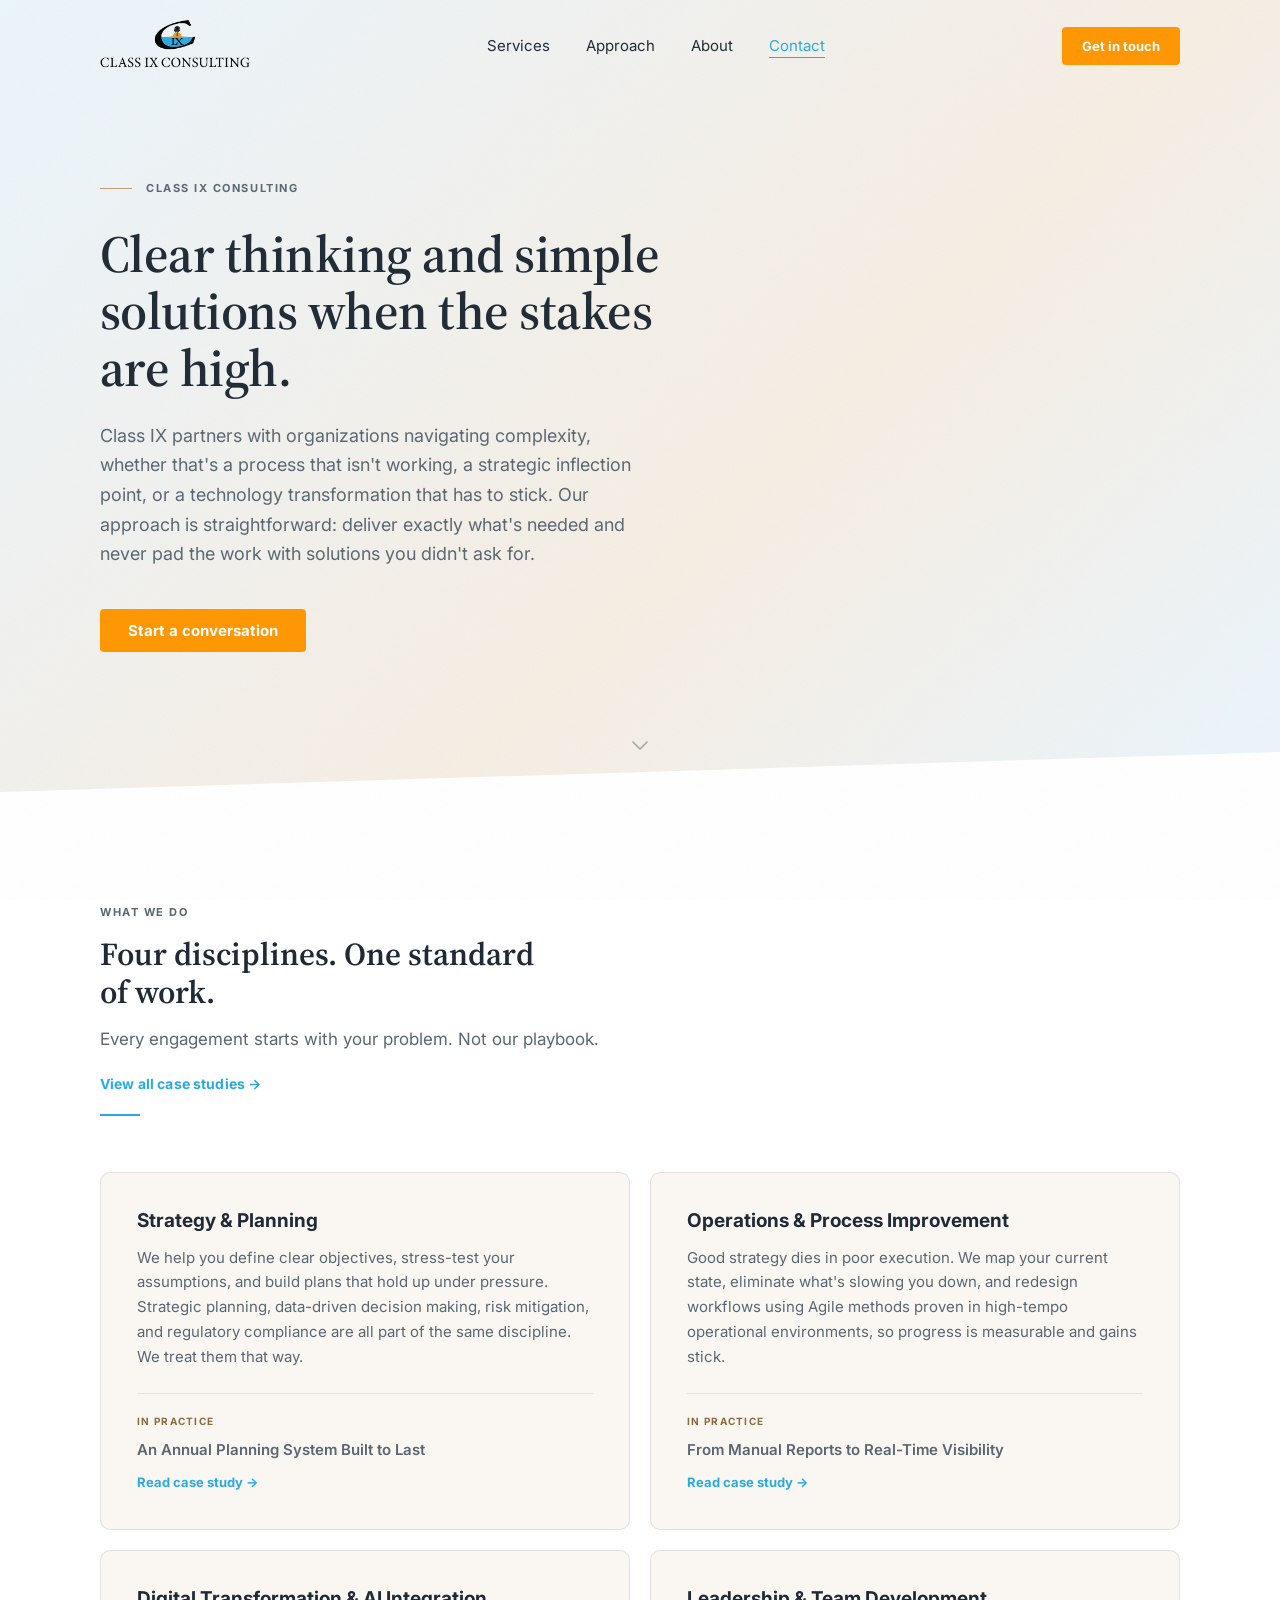
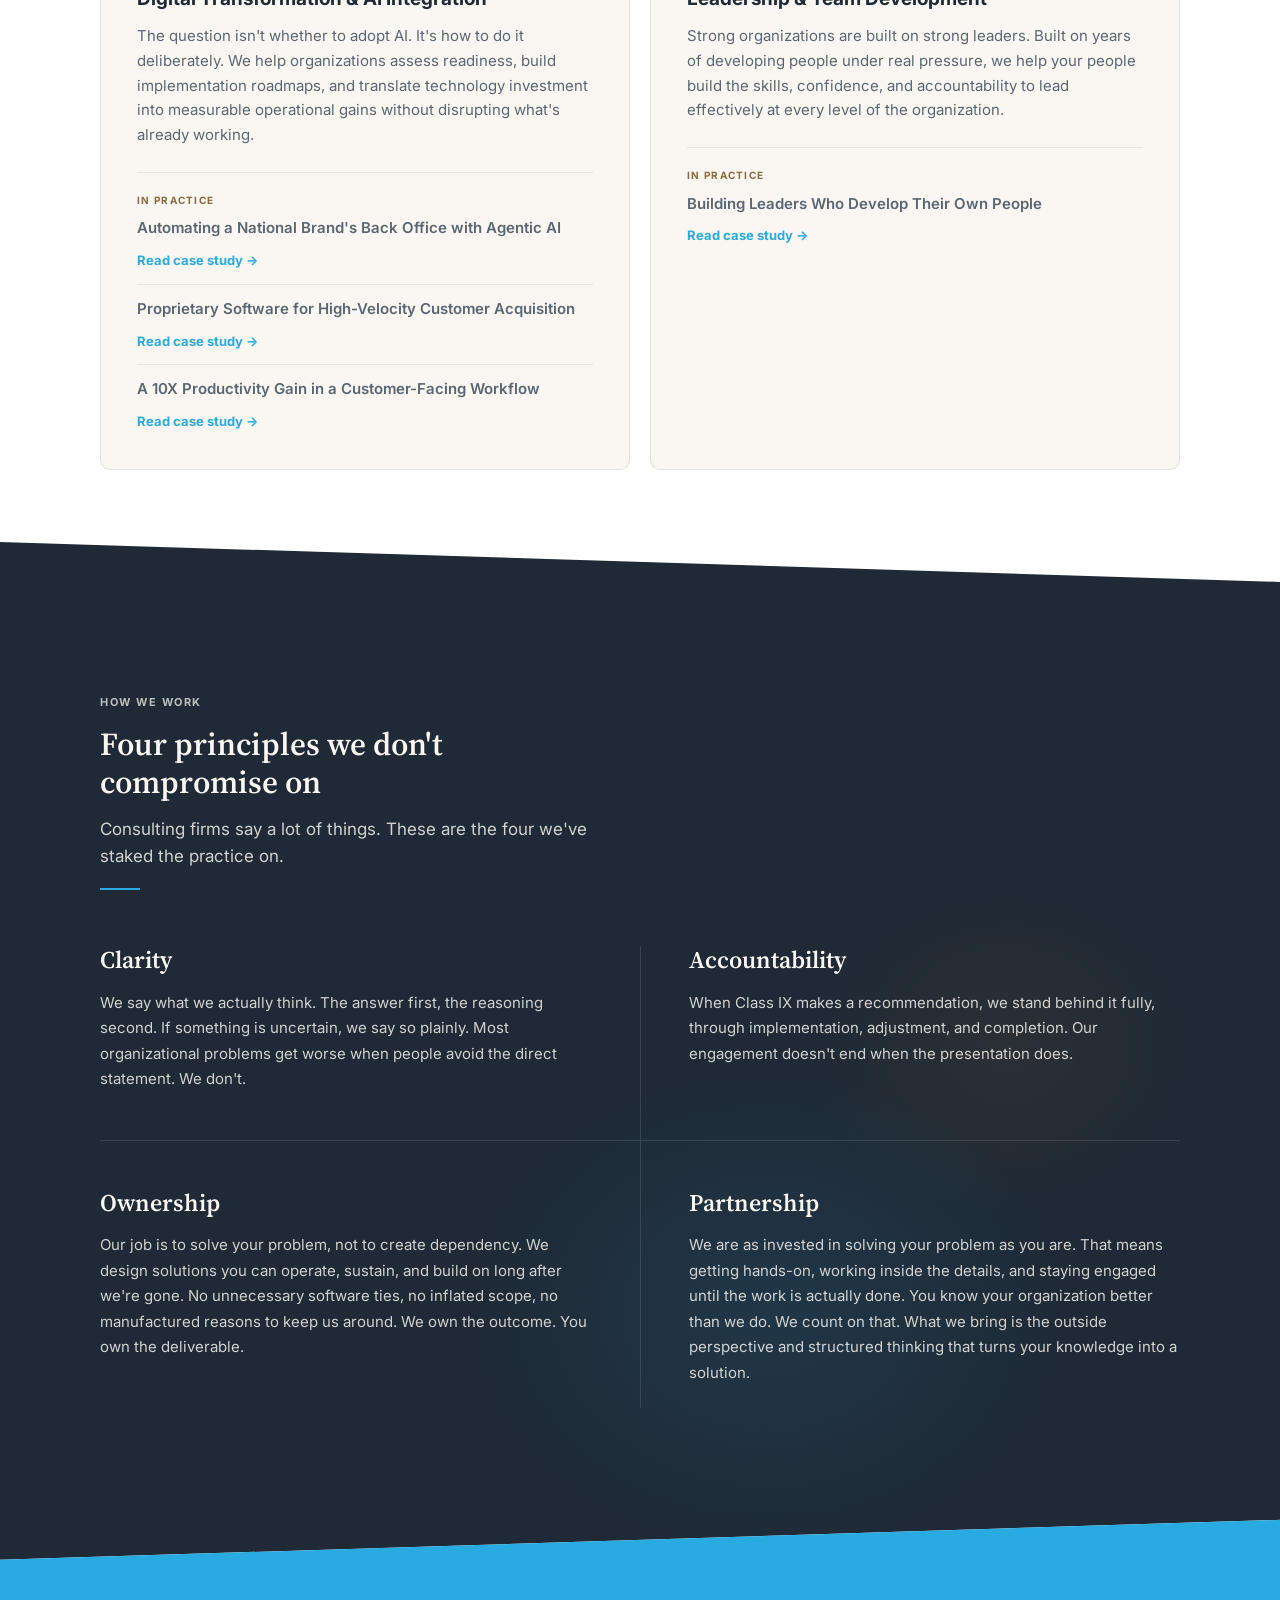
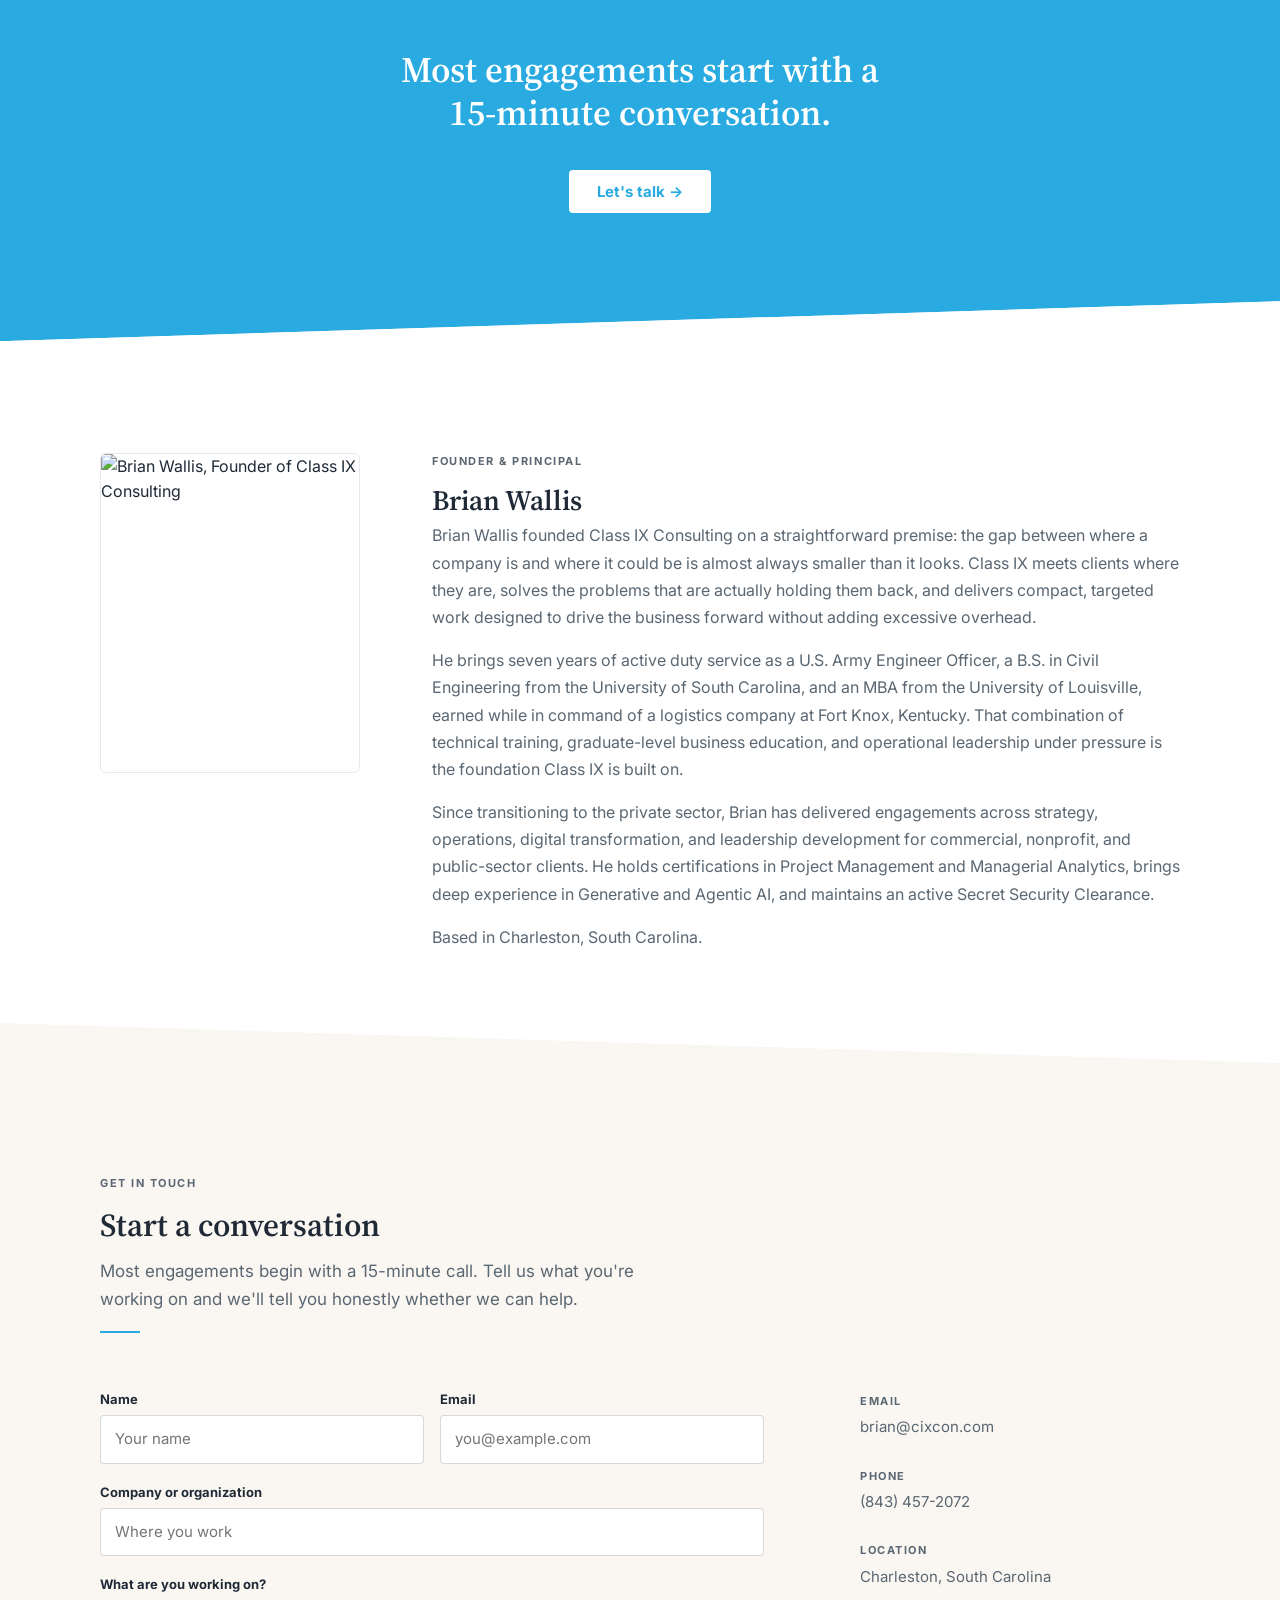
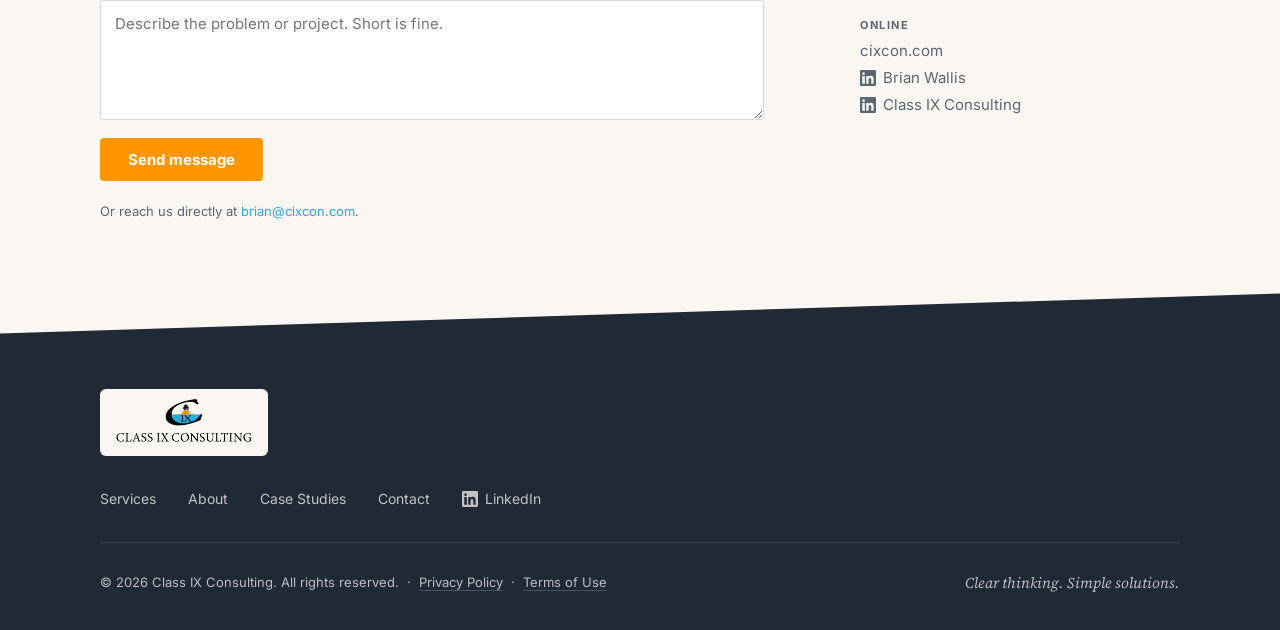
==== index.html @ 48bf20eb "Add arrow nudge, card accent, CTA word split, scroll hint, footer underline" ====
<!DOCTYPE html>
<html lang="en">
<head>
  <!-- Google tag (gtag.js) -->
  <script async src="https://www.googletagmanager.com/gtag/js?id=G-JJVH26CXZ2"></script>
  <script>
    window.dataLayer = window.dataLayer || [];
    function gtag(){dataLayer.push(arguments);}
    gtag('js', new Date());
    gtag('config', 'G-JJVH26CXZ2');
  </script>

  <meta charset="UTF-8">
  <meta name="viewport" content="width=device-width, initial-scale=1.0">
  <meta name="description" content="Class IX Consulting helps organizations close the gap between where they are and where they could be. Strategy, operations, digital transformation, and leadership development — based in Charleston, SC.">
  <title>Class IX Consulting — Clear thinking. Simple solutions.</title>

  <!-- Open Graph / Social preview -->
  <meta property="og:type" content="website">
  <meta property="og:url" content="https://cixcon.com/">
  <meta property="og:site_name" content="Class IX Consulting">
  <meta property="og:title" content="Class IX Consulting — Clear thinking. Simple solutions.">
  <meta property="og:description" content="Class IX partners with organizations navigating complexity — strategy, operations, digital transformation, and leadership development. Based in Charleston, SC.">
  <meta property="og:image" content="https://cixcon.com/images/og-image.png">
  <meta property="og:image:width" content="1200">
  <meta property="og:image:height" content="630">
  <meta property="og:image:alt" content="Class IX Consulting — Clear thinking. Simple solutions.">
  <meta name="twitter:card" content="summary_large_image">
  <meta name="twitter:title" content="Class IX Consulting — Clear thinking. Simple solutions.">
  <meta name="twitter:description" content="Class IX partners with organizations navigating complexity — strategy, operations, digital transformation, and leadership development. Based in Charleston, SC.">
  <meta name="twitter:image" content="https://cixcon.com/images/og-image.png">

  <!-- Schema.org structured data -->
  <script type="application/ld+json">
  {
    "@context": "https://schema.org",
    "@type": "ProfessionalService",
    "name": "Class IX Consulting",
    "alternateName": "CIX",
    "description": "Management consulting firm specializing in strategy, operations, digital transformation, and leadership development.",
    "url": "https://cixcon.com",
    "address": {
      "@type": "PostalAddress",
      "addressLocality": "Charleston",
      "addressRegion": "SC",
      "addressCountry": "US"
    },
    "founder": {
      "@type": "Person",
      "name": "Brian Wallis"
    },
    "sameAs": [
      "https://www.linkedin.com/company/class-ix-consulting/",
      "https://www.linkedin.com/in/bnwallis/"
    ]
  }
  </script>
  <link rel="canonical" href="https://cixcon.com/">
  <link rel="icon" href="./images/CIX-Logo_BIMI.svg" type="image/svg+xml">
  <link rel="icon" href="./images/CIX-Compact.png" type="image/png">
  <link rel="preload" as="image" href="./images/CIX-Full-Brand.png">
  <link rel="preconnect" href="https://fonts.googleapis.com">
  <link rel="preconnect" href="https://fonts.gstatic.com" crossorigin>
  <!-- Load fonts async to eliminate render-blocking -->
  <link rel="preload" as="style" onload="this.onload=null;this.rel='stylesheet'" href="https://fonts.googleapis.com/css2?family=Inter:wght@400;700&family=Source+Serif+4:ital,opsz,wght@0,8..60,400;0,8..60,600;1,8..60,400;1,8..60,600&display=swap">
  <noscript><link rel="stylesheet" href="https://fonts.googleapis.com/css2?family=Inter:wght@400;700&family=Source+Serif+4:ital,opsz,wght@0,8..60,400;0,8..60,600;1,8..60,400;1,8..60,600&display=swap"></noscript>

  <style>
    /* ── Reset ── */
    *, *::before, *::after { box-sizing: border-box; margin: 0; padding: 0; }
    img, svg { display: block; max-width: 100%; }
    ul, ol { list-style: none; }
    button { font-family: inherit; cursor: pointer; }
    input, textarea { font-family: inherit; }

    /* ── Skip link ── */
    .skip-link {
      position: absolute;
      top: -100%;
      left: 16px;
      z-index: 9999;
      background: var(--ink);
      color: var(--paper);
      font-family: var(--sans);
      font-size: 14px;
      font-weight: 700;
      padding: 10px 20px;
      border-radius: 0 0 4px 4px;
      text-decoration: none;
      transition: top 160ms;
    }
    .skip-link:focus { top: 0; }

    /* ── Tokens ── */
    :root {
      --blue:       #29ABE2;
      --orange:     #FF9600;
      --tan:        #C69C6D;
      --ink:        #1F2A36;
      --slate:      #5A6772;
      --paper:      #FAF7F2;
      --white:      #FFFFFF;
      --blue-700:   #1880AC;
      --orange-700: #C46F00;
      --tan-50:     #F6EEE3;
      --border:     rgba(31,42,54,0.10);
      --border-mid: rgba(31,42,54,0.18);
      --serif:      "Source Serif 4", Georgia, serif;
      --sans:       "Inter", -apple-system, BlinkMacSystemFont, "Segoe UI", sans-serif;
      --ease:       cubic-bezier(0.22,0.61,0.36,1);
      /* diagonal cut height */
      --cut: 40px;
    }

    html { scroll-behavior: smooth; }

    body {
      font-family: var(--sans);
      font-size: 16px;
      line-height: 1.55;
      color: var(--ink);
      background: var(--paper);
      -webkit-font-smoothing: antialiased;
      text-rendering: optimizeLegibility;
      overflow-x: hidden;
    }

    /* ── Grain texture — fixed overlay, passes clicks through ── */
    body::after {
      content: '';
      position: fixed;
      inset: 0;
      pointer-events: none;
      z-index: 9999;
      background-image: url("data:image/svg+xml,%3Csvg xmlns='http://www.w3.org/2000/svg' width='300' height='300'%3E%3Cfilter id='n'%3E%3CfeTurbulence type='fractalNoise' baseFrequency='0.75' numOctaves='4' stitchTiles='stitch'/%3E%3C/filter%3E%3Crect width='300' height='300' filter='url(%23n)'/%3E%3C/svg%3E");
      background-repeat: repeat;
      background-size: 200px 200px;
      opacity: 0.04;
    }

    /* ════════════════════════════════════════════
       KEYFRAMES
    ════════════════════════════════════════════ */

    /* Scroll-to-top button fade */
    @keyframes fadeUp {
      from { opacity: 0; transform: translateY(8px); }
      to   { opacity: 1; transform: translateY(0); }
    }

    /* Hero gradient drift — uses opacity (GPU compositable, no repaint) */
    @keyframes heroFade {
      0%   { opacity: 0; }
      100% { opacity: 1; }
    }

    /* Approach ambient light pulse */
    @keyframes ambientPulse {
      0%, 100% { opacity: 0;   transform: translate(-50%, -50%) scale(0.85); }
      50%       { opacity: 1;   transform: translate(-50%, -50%) scale(1.15); }
    }

    /* ── Layout ── */
    .wrap {
      max-width: 1160px;
      margin: 0 auto;
      padding: 0 40px;
    }
    @media (max-width: 768px) { .wrap { padding: 0 24px; } }

    .section-pad { padding: 112px 0; }
    @media (max-width: 768px) { .section-pad { padding: 64px 0; } }

    /* ── Type helpers ── */
    .eyebrow {
      display: block;
      font-size: 11px;
      font-weight: 700;
      letter-spacing: 0.14em;
      text-transform: uppercase;
      color: var(--slate);
    }

    /* ── Reveal animation — deeper travel, longer fade ── */
    .reveal {
      opacity: 0;
      transform: translateY(28px);
      transition: opacity 600ms var(--ease), transform 600ms var(--ease);
    }
    .reveal.in { opacity: 1; transform: none; }

    .stagger > .reveal:nth-child(1) { transition-delay:   0ms; }
    .stagger > .reveal:nth-child(2) { transition-delay: 120ms; }
    .stagger > .reveal:nth-child(3) { transition-delay: 240ms; }
    .stagger > .reveal:nth-child(4) { transition-delay: 360ms; }

    @media (prefers-reduced-motion: reduce) {
      .reveal { transform: none; transition: opacity 280ms linear; }
      #hero::before { animation: none; }
      #approach::before, #approach::after { animation: none; }
    }

    /* ── Focus ── */
    :focus-visible {
      outline: 2px solid var(--blue);
      outline-offset: 2px;
      border-radius: 2px;
    }

    /* ════════════════════════════════════════════════
       NAV
    ════════════════════════════════════════════════ */
    .nav {
      position: fixed;
      top: 0; left: 0; right: 0;
      z-index: 200;
      padding: 20px 0;
      transition: background 240ms var(--ease), box-shadow 240ms var(--ease), padding 240ms var(--ease);
    }
    .nav.scrolled {
      background: rgba(250,247,242,0.92);
      backdrop-filter: blur(8px);
      -webkit-backdrop-filter: blur(8px);
      box-shadow: 0 1px 0 rgba(31,42,54,0.07);
      padding: 10px 0;
    }
    .nav-inner {
      display: flex;
      align-items: center;
      justify-content: space-between;
    }
    .nav-logo img { width: 150px; height: auto; }
    .nav-links {
      display: flex;
      align-items: center;
      gap: 36px;
    }
    .nav-links a {
      font-size: 15px;
      color: var(--ink);
      text-decoration: none;
      border-bottom: none;
      padding-bottom: 0;
      position: relative;
      transition: color 140ms var(--ease);
    }
    .nav-links a::after {
      content: '';
      position: absolute;
      bottom: -3px; left: 0;
      height: 1.5px; width: 0;
      background: var(--blue);
      border-radius: 1px;
      transition: width 200ms var(--ease);
    }
    .nav-links a:hover { color: var(--blue); }
    .nav-links a:hover::after,
    .nav-links a.active::after { width: 100%; }
    .nav-links a.active { color: var(--blue); }

    /* Nav CTA button */
    .nav-cta {
      font-size: 13px;
      font-weight: 700;
      padding: 9px 20px;
      border-radius: 4px;
      background: var(--orange);
      color: var(--white);
      text-decoration: none;
      border: none;
      transition: background 140ms var(--ease), transform 140ms var(--ease);
      white-space: nowrap;
    }
    .nav-cta:hover { background: var(--orange-700); transform: translateY(-1px); }
    @media (max-width: 768px) { .nav-cta { display: none; } }

    /* Hamburger */
    .hamburger {
      display: none;
      flex-direction: column;
      justify-content: center;
      gap: 5px;
      width: 32px; height: 32px;
      background: none;
      border: none;
      padding: 0;
    }
    .hamburger span {
      display: block;
      width: 22px; height: 2px;
      background: var(--ink);
      border-radius: 1px;
      transition: transform 220ms var(--ease), opacity 220ms var(--ease);
    }
    .hamburger.open span:nth-child(1) { transform: translateY(7px) rotate(45deg); }
    .hamburger.open span:nth-child(2) { opacity: 0; transform: scaleX(0); }
    .hamburger.open span:nth-child(3) { transform: translateY(-7px) rotate(-45deg); }

    /* Mobile overlay */
    .mobile-overlay {
      position: fixed;
      inset: 0;
      z-index: 199;
      background: var(--paper);
      display: flex;
      flex-direction: column;
      align-items: center;
      justify-content: center;
      gap: 36px;
      opacity: 0;
      pointer-events: none;
      transition: opacity 220ms var(--ease);
    }
    .mobile-overlay.open { opacity: 1; pointer-events: auto; }
    .mobile-overlay a {
      font-family: var(--serif);
      font-size: 28px;
      font-weight: 600;
      color: var(--ink);
      text-decoration: none;
      transition: color 140ms;
    }
    .mobile-overlay a:hover { color: var(--blue); }
    .mob-link {
      opacity: 0;
      transform: translateY(18px);
      transition: opacity 280ms var(--ease), transform 280ms var(--ease), color 140ms;
    }
    .mobile-overlay.open .mob-link { opacity: 1; transform: none; }
    .mobile-overlay.open .mob-link:nth-child(2) { transition-delay: 60ms; }
    .mobile-overlay.open .mob-link:nth-child(3) { transition-delay: 120ms; }
    .mobile-overlay.open .mob-link:nth-child(4) { transition-delay: 180ms; }
    .mobile-overlay.open .mob-link:nth-child(5) { transition-delay: 240ms; }
    .mobile-close {
      position: absolute;
      top: 20px; right: 24px;
      background: none;
      border: none;
      font-size: 24px;
      color: var(--slate);
      line-height: 1;
      padding: 8px;
      transition: color 140ms;
    }
    .mobile-close:hover { color: var(--ink); }

    @media (max-width: 768px) {
      .nav-links { display: none; }
      .hamburger { display: flex; }
    }

    /* ── Buttons ── */
    .btn {
      display: inline-block;
      font-size: 15px;
      font-weight: 700;
      line-height: 1;
      padding: 14px 28px;
      border-radius: 4px;
      border: none;
      text-decoration: none;
      transition: background 140ms var(--ease), color 140ms var(--ease), transform 140ms var(--ease), box-shadow 140ms var(--ease);
    }
    .btn:hover {
      transform: translateY(-2px);
      box-shadow: 0 6px 20px rgba(0,0,0,0.12);
    }

    .btn-orange { background: var(--orange); color: var(--white); }
    .btn-orange:hover { background: var(--orange-700); color: var(--white); }

    .btn-outline {
      background: transparent;
      color: var(--blue);
      border: 1.5px solid var(--blue);
    }
    .btn-outline:hover { background: var(--blue); color: var(--white); }

    /* ── Section header ── */
    .sh { margin-bottom: 56px; }
    .sh .eyebrow { margin-bottom: 14px; }
    .sh h2 {
      font-family: var(--serif);
      font-size: clamp(26px,3vw,32px);
      font-weight: 600;
      color: var(--ink);
      line-height: 1.2;
      text-wrap: pretty;
      max-width: 540px;
    }
    .sh p {
      margin-top: 14px;
      font-size: 17px;
      color: var(--slate);
      line-height: 1.6;
      max-width: 540px;
    }
    .sh-rule {
      display: block;
      width: 40px; height: 2px;
      background: var(--blue);
      margin-top: 18px;
    }
    .btn-case-studies {
      display: inline-block; margin-top: 20px;
      font-size: 14px; font-weight: 700; color: var(--blue);
      text-decoration: none; letter-spacing: 0.01em;
      transition: color 140ms var(--ease);
    }
    .btn-case-studies:hover { color: var(--orange); }

    /* ════════════════════════════════════════════════
       SECTION STACKING + DIAGONAL CUTS
       Each section sits above the previous via z-index.
       clip-path creates the angled edge; negative
       margin-top pulls sections up to close the gap.
    ════════════════════════════════════════════════ */

    #hero {
      position: relative;
      z-index: 1;
    }

    /* Services — angled top-left-high ↘ */
    #services {
      position: relative;
      z-index: 2;
      margin-top: calc(-1 * var(--cut));
      clip-path: polygon(0 var(--cut), 100% 0, 100% 100%, 0 100%);
      padding-top: calc(112px + var(--cut)) !important;
    }

    /* Approach — angled top-right-high ↙ + angled bottom ↘ */
    #approach {
      position: relative;
      z-index: 3;
      overflow: hidden;
      margin-top: calc(-1 * var(--cut));
      clip-path: polygon(0 0, 100% var(--cut), 100% calc(100% - var(--cut)), 0 100%);
      padding-top: calc(112px + var(--cut)) !important;
      padding-bottom: calc(112px + var(--cut)) !important;
    }

    /* CTA Band — angled top-left-high ↘ + bottom ↘ */
    .cta-band {
      position: relative;
      z-index: 4;
      background: var(--blue);
      margin-top: calc(-1 * var(--cut));
      clip-path: polygon(0 var(--cut), 100% 0, 100% calc(100% - var(--cut)), 0 100%);
      padding: calc(88px + var(--cut)) 0 calc(88px + var(--cut));
      text-align: center;
    }

    .cta-inner { max-width: 600px; margin: 0 auto; }

    .cta-band .eyebrow { color: rgba(31,42,54,0.80); margin-bottom: 18px; }

    .cta-band h2 {
      font-family: var(--serif);
      font-size: clamp(26px, 3vw, 36px);
      font-weight: 600;
      color: var(--white);
      line-height: 1.2;
      margin-bottom: 36px;
      text-wrap: pretty;
    }

    .btn-white {
      background: var(--white);
      color: var(--blue);
    }
    .btn-white:hover {
      background: var(--paper);
      color: var(--blue-700);
    }

    /* CTA word-split entrance */
    .cta-word {
      display: inline-block;
      opacity: 0;
      transform: translateY(20px);
      transition: opacity 420ms var(--ease), transform 420ms var(--ease);
    }
    .reveal.in .cta-word { opacity: 1; transform: none; }
    .cta-btn-reveal {
      opacity: 0;
      transform: translateY(12px);
      transition: opacity 340ms var(--ease), transform 340ms var(--ease);
    }
    .reveal.in .cta-btn-reveal { opacity: 1; transform: none; }

    /* About — angled top-left-high ↘ */
    #about {
      position: relative;
      z-index: 5;
      margin-top: calc(-1 * var(--cut));
      clip-path: polygon(0 var(--cut), 100% 0, 100% 100%, 0 100%);
      padding-top: calc(112px + var(--cut)) !important;
    }

    /* Contact — angled top-right-high ↙ */
    #contact {
      position: relative;
      z-index: 6;
      margin-top: calc(-1 * var(--cut));
      clip-path: polygon(0 0, 100% var(--cut), 100% 100%, 0 100%);
      padding-top: calc(112px + var(--cut)) !important;
    }

    /* Footer — angled top-left-high ↘ */
    footer {
      position: relative;
      z-index: 7;
      margin-top: calc(-1 * var(--cut));
      clip-path: polygon(0 var(--cut), 100% 0, 100% 100%, 0 100%);
      padding-top: calc(56px + var(--cut)) !important;
    }

    /* Mobile: remove diagonal cuts — they look odd at narrow widths */
    @media (max-width: 768px) {
      #services, #approach, .cta-band, #about, #contact, footer {
        clip-path: none;
        margin-top: 0;
      }
      #services  { padding-top: 64px !important; }
      #approach  { padding-top: 64px !important; padding-bottom: 64px !important; }
      .cta-band  { padding: 64px 0 !important; }
      #about     { padding-top: 64px !important; }
      #contact   { padding-top: 64px !important; }
      footer     { padding-top: 56px !important; }
    }

    /* ════════════════════════════════════════════════
       HERO — animated gradient
    ════════════════════════════════════════════════ */
    #hero {
      background: linear-gradient(
        135deg,
        #FAF7F2 0%,
        #EAF5FC 30%,
        #F6EEE3 65%,
        #FAF7F2 100%
      );
      padding: 180px 0 140px;
      position: relative;
      overflow: hidden;
    }
    /* Animated colour wash — opacity is GPU compositable */
    #hero::before {
      content: '';
      position: absolute;
      inset: 0;
      background: linear-gradient(135deg, #EAF5FC 0%, #F6EEE3 60%, #EAF5FC 100%);
      animation: heroFade 10s ease-in-out infinite alternate;
      will-change: opacity;
      pointer-events: none;
      z-index: 0;
    }
    #hero .wrap { position: relative; z-index: 1; }

    @media (max-width: 768px) { #hero { padding: 120px 0 80px; } }

    /* Hero scroll hint */
    @keyframes hintBounce {
      0%, 100% { transform: translateX(-50%) translateY(0); }
      50%       { transform: translateX(-50%) translateY(7px); }
    }
    .hero-scroll-hint {
      position: absolute;
      bottom: 36px; left: 50%;
      transform: translateX(-50%);
      color: var(--slate);
      opacity: 0.55;
      transition: opacity 400ms var(--ease);
      animation: hintBounce 2s ease-in-out infinite;
      pointer-events: none;
    }
    .hero-scroll-hint.hidden { opacity: 0; }
    @media (max-width: 768px) { .hero-scroll-hint { bottom: 20px; } }

    .hero-eyebrow {
      display: flex;
      align-items: center;
      gap: 14px;
      margin-bottom: 28px;
    }
    .hero-rule {
      width: 32px; height: 1px;
      background: var(--tan);
    }
    #hero h1 {
      font-family: var(--serif);
      font-size: clamp(34px, 5vw, 52px);
      font-weight: 600;
      color: var(--ink);
      line-height: 1.1;
      letter-spacing: -0.01em;
      text-wrap: pretty;
      max-width: 680px;
      margin-bottom: 24px;
    }
    .hero-sub {
      font-size: 18px;
      color: var(--slate);
      line-height: 1.65;
      max-width: 560px;
      margin-bottom: 40px;
    }

    /* ════════════════════════════════════════════════
       SERVICES
    ════════════════════════════════════════════════ */
    #services { background: var(--white); }

    .services-grid {
      display: grid;
      grid-template-columns: repeat(2, 1fr);
      gap: 20px;
    }
    @media (max-width: 768px) {
      .services-grid { grid-template-columns: 1fr; }
      .svc-card { padding: 24px; }
    }

    .svc-card {
      background: var(--paper);
      border: 1px solid var(--border);
      border-radius: 10px;
      padding: 36px;
      display: flex;
      flex-direction: column;
      position: relative;
      overflow: hidden;
      transition: transform 260ms var(--ease), box-shadow 260ms var(--ease), border-color 260ms var(--ease);
    }
    .svc-card::before {
      content: '';
      position: absolute;
      top: 0; left: 0; right: 0;
      height: 3px;
      background: var(--orange);
      transform: scaleX(0);
      transform-origin: left;
      transition: transform 300ms var(--ease);
      border-radius: 10px 10px 0 0;
    }
    .svc-card:hover {
      transform: translateY(-6px);
      box-shadow: 0 20px 56px rgba(31,42,54,0.10);
      border-color: rgba(41,171,226,0.28);
    }
    .svc-card:hover::before { transform: scaleX(1); }
    .svc-card h3 {
      font-size: 19px;
      font-weight: 700;
      color: var(--ink);
      line-height: 1.3;
      margin-bottom: 12px;
    }
    .svc-card p {
      font-size: 15px;
      color: var(--slate);
      line-height: 1.65;
    }
    .svc-hook {
      margin-top: auto;
      padding-top: 20px;
      border-top: 1px solid var(--border);
      margin-top: 24px;
    }
    .svc-hook-label {
      display: block;
      font-size: 10px;
      font-weight: 700;
      letter-spacing: 0.13em;
      text-transform: uppercase;
      color: #8B6A3E;
      margin-bottom: 8px;
    }
    .svc-hook-text {
      font-size: 14px;
      color: var(--slate);
      line-height: 1.6;
      margin-bottom: 12px;
    }
    .svc-hook-link {
      font-size: 13px;
      font-weight: 700;
      color: var(--blue);
      text-decoration: none;
      display: inline-block;
      transition: color 140ms var(--ease), transform 160ms var(--ease);
    }
    .svc-hook-link:hover { color: var(--orange); transform: translateX(4px); }
    .svc-hook-cases { display: flex; flex-direction: column; }
    .svc-hook-case { padding-top: 12px; margin-top: 12px; border-top: 1px solid var(--border); }
    .svc-hook-case:first-child { border-top: none; margin-top: 0; padding-top: 0; }
    .svc-hook-case-title {
      font-size: 13px;
      font-weight: 600;
      color: var(--ink);
      line-height: 1.4;
      margin-bottom: 6px;
    }

    /* ════════════════════════════════════════════════
       APPROACH  (full-bleed Ink + ambient pulse)
    ════════════════════════════════════════════════ */
    #approach { background: var(--ink); }

    /* Ambient light sweep */
    #approach::before {
      content: '';
      position: absolute;
      top: 50%; left: 35%;
      width: 640px; height: 520px;
      background: radial-gradient(ellipse, rgba(41,171,226,0.10) 0%, transparent 65%);
      animation: ambientPulse 12s ease-in-out infinite;
      pointer-events: none;
      z-index: 0;
    }

    /* Second, slower pulse — offset in time and position */
    #approach::after {
      content: '';
      position: absolute;
      top: 30%; left: 60%;
      width: 480px; height: 400px;
      background: radial-gradient(ellipse, rgba(255,150,0,0.05) 0%, transparent 60%);
      animation: ambientPulse 18s ease-in-out 6s infinite;
      pointer-events: none;
      z-index: 0;
    }

    /* Content must sit above the pseudo-element glows */
    #approach .wrap { position: relative; z-index: 1; }

    #approach .sh h2    { color: var(--paper); }
    #approach .sh p     { color: rgba(250,247,242,0.82); }
    #approach .eyebrow  { color: rgba(250,247,242,0.72); }
    #approach .sh-rule  { background: var(--blue); }

    .approach-grid {
      display: grid;
      grid-template-columns: repeat(2, 1fr);
      gap: 0;
    }
    @media (max-width: 768px) {
      .approach-grid { grid-template-columns: 1fr; gap: 40px; }
      .ap-item { border-left: none !important; border-top: none !important; padding: 0 !important; }
      .ap-item.row-2 { border-top: 1px solid rgba(250,247,242,0.10) !important; padding-top: 40px !important; }
    }

    .ap-item {
      padding: 0 48px 48px 0;
    }
    .ap-item:nth-child(2n) {
      padding: 0 0 48px 48px;
      border-left: 1px solid rgba(250,247,242,0.12);
    }
    .ap-item:nth-child(n+3) {
      padding-top: 48px;
      border-top: 1px solid rgba(250,247,242,0.12);
    }
    .ap-item:nth-child(n+3):nth-child(2n) {
      padding: 48px 0 0 48px;
    }

    .ap-item h3 {
      font-family: var(--serif);
      font-size: 24px;
      font-weight: 600;
      color: var(--paper);
      line-height: 1.15;
      margin-bottom: 16px;
    }
    .ap-item p {
      font-size: 15px;
      color: rgba(250,247,242,0.82);
      line-height: 1.70;
    }

    /* ════════════════════════════════════════════════
       WORK
    ════════════════════════════════════════════════ */
    #work { background: var(--paper); }

    .work-grid {
      display: grid;
      grid-template-columns: repeat(2, 1fr);
      gap: 20px;
    }
    @media (max-width: 768px) {
      .work-grid { grid-template-columns: 1fr; }
      .work-card { padding: 24px; }
    }

    .work-card {
      background: var(--white);
      border: 1px solid var(--border);
      border-radius: 10px;
      padding: 36px;
      display: flex;
      flex-direction: column;
      gap: 12px;
      transition: transform 260ms var(--ease), box-shadow 260ms var(--ease), border-color 260ms var(--ease);
    }
    .work-card:hover {
      transform: translateY(-6px);
      box-shadow: 0 20px 56px rgba(31,42,54,0.10);
      border-color: rgba(41,171,226,0.28);
    }
    a.work-card { color: inherit; text-decoration: none; }
    .work-read {
      font-size: 13px;
      font-weight: 700;
      color: var(--blue);
      margin-top: auto;
      padding-top: 4px;
      transition: color 140ms var(--ease);
    }
    a.work-card:hover .work-read { color: var(--orange); }
    .work-meta {
      font-size: 11px;
      font-weight: 700;
      letter-spacing: 0.14em;
      text-transform: uppercase;
      color: #8B6A3E; /* darkened tan for contrast compliance */
    }
    .work-card p {
      font-size: 15px;
      font-weight: 400;
      color: var(--slate);
      line-height: 1.65;
    }
    .work-divider { height: 1px; background: var(--border); margin: 2px 0; }
    .work-badge {
      display: inline-block;
      font-size: 11px;
      font-weight: 700;
      letter-spacing: 0.08em;
      text-transform: uppercase;
      color: var(--slate);
      padding: 4px 10px;
      border: 1px solid var(--border);
      border-radius: 4px;
      align-self: flex-start;
    }

    /* ════════════════════════════════════════════════
       ABOUT
    ════════════════════════════════════════════════ */
    #about { background: var(--white); }

    .about-grid {
      display: grid;
      grid-template-columns: 260px 1fr;
      gap: 72px;
      align-items: start;
    }
    @media (max-width: 768px) { .about-grid { grid-template-columns: 1fr; gap: 36px; } }

    .about-photo { perspective: 900px; }
    .about-photo img {
      width: 100%;
      height: auto;
      border-radius: 6px;
      border: 1px solid var(--border);
      transition: transform 320ms var(--ease), box-shadow 320ms var(--ease);
    }
    .about-photo:hover img {
      transform: rotateX(3deg) rotateY(-5deg) scale(1.02);
      box-shadow: 12px 24px 52px rgba(31,42,54,0.15);
    }

    .about-eyebrow { margin-bottom: 14px; }
    .about-name {
      font-family: var(--serif);
      font-size: 28px;
      font-weight: 600;
      color: var(--ink);
      line-height: 1.15;
      margin-bottom: 6px;
    }
    .about-role {
      font-size: 13px;
      font-weight: 700;
      letter-spacing: 0.08em;
      text-transform: uppercase;
      color: var(--blue);
      margin-bottom: 24px;
    }
    .about-bio p {
      font-size: 16px;
      color: var(--slate);
      line-height: 1.70;
      margin-bottom: 16px;
    }
    .about-bio p:last-of-type { margin-bottom: 0; }

    .value-tags {
      display: flex;
      flex-wrap: wrap;
      gap: 8px;
      margin-top: 28px;
    }
    .vtag {
      font-size: 12px;
      font-weight: 700;
      letter-spacing: 0.06em;
      text-transform: uppercase;
      color: var(--ink);
      padding: 6px 14px;
      border: 1px solid var(--border);
      border-radius: 4px;
    }

    /* ════════════════════════════════════════════════
       CONTACT
    ════════════════════════════════════════════════ */
    #contact { background: var(--paper); }

    .contact-grid {
      display: grid;
      grid-template-columns: 1fr 320px;
      gap: 96px;
      align-items: start;
    }
    @media (max-width: 900px) { .contact-grid { grid-template-columns: 1fr; gap: 48px; } }

    .cform {
      display: flex;
      flex-direction: column;
      gap: 18px;
    }
    .form-row {
      display: grid;
      grid-template-columns: 1fr 1fr;
      gap: 16px;
    }
    @media (max-width: 560px) { .form-row { grid-template-columns: 1fr; } }

    .fg {
      display: flex;
      flex-direction: column;
      gap: 6px;
    }
    .fg label {
      font-size: 13px;
      font-weight: 700;
      color: var(--ink);
    }
    .fg input, .fg textarea {
      font-size: 15px;
      color: var(--ink);
      background: var(--white);
      border: 1px solid var(--border-mid);
      border-radius: 4px;
      padding: 12px 14px;
      outline: none;
      line-height: 1.5;
      transition: border-color 140ms var(--ease), box-shadow 140ms var(--ease);
    }
    .fg input:focus, .fg textarea:focus {
      border-color: var(--blue);
      box-shadow: 0 0 0 3px rgba(41,171,226,0.12);
    }
    .fg textarea { resize: vertical; min-height: 120px; }

    .form-note {
      font-size: 13px;
      color: var(--slate);
      margin-top: 2px;
    }
    .form-note a { color: var(--blue); border-bottom: 1px solid transparent; text-decoration: none; }
    .form-note a:hover { border-bottom-color: var(--blue); }

    /* Form success state */
    .form-success {
      display: none;
      background: #EAF7EE;
      border: 1px solid rgba(39,174,96,0.25);
      border-radius: 6px;
      padding: 20px 24px;
      font-size: 15px;
      color: #1F6B35;
      line-height: 1.5;
    }

    .cinfo {
      display: flex;
      flex-direction: column;
      gap: 28px;
      padding-top: 4px;
    }
    .ci-label {
      font-size: 11px;
      font-weight: 700;
      letter-spacing: 0.14em;
      text-transform: uppercase;
      color: var(--slate); /* tan failed contrast — slate passes 5:1 on paper */
      margin-bottom: 5px;
    }
    .ci-body {
      display: flex;
      flex-direction: column;
      gap: 2px;
    }
    .ci-body span,
    .ci-body a {
      font-size: 15px;
      color: var(--slate);
      line-height: 1.65;
      text-decoration: none;
      border-bottom: none;
    }
    .ci-body a:hover { color: var(--blue); }

    /* ════════════════════════════════════════════════
       FOOTER
    ════════════════════════════════════════════════ */
    footer {
      background: var(--ink);
      padding-bottom: 36px;
    }
    .ft-logo-plate {
      display: inline-flex;
      background: var(--paper);
      border-radius: 6px;
      padding: 10px 16px;
      margin-bottom: 32px;
    }
    .ft-links {
      display: flex;
      gap: 32px;
      margin-bottom: 32px;
    }
    .ft-links a {
      font-size: 14px;
      color: rgba(250,247,242,0.75);
      text-decoration: none;
      border-bottom: none;
      transition: color 140ms;
      display: inline-flex;
      align-items: center;
      gap: 7px;
      white-space: nowrap;
      position: relative;
    }
    .ft-links a::after {
      content: '';
      position: absolute;
      bottom: -3px; left: 0;
      height: 1px; width: 0;
      background: rgba(250,247,242,0.55);
      transition: width 200ms var(--ease);
    }
    .ft-links a:hover { color: var(--paper); }
    .ft-links a:hover::after { width: 100%; }

    /* LinkedIn icon shared style */
    .li-icon {
      display: inline-block;
      width: 16px;
      height: 16px;
      flex-shrink: 0;
      vertical-align: middle;
    }
    .ci-body a {
      display: inline-flex;
      align-items: center;
      gap: 7px;
    }
    .ft-logo-plate img { width: 136px; height: auto; }

    .ft-cols {
      display: grid;
      grid-template-columns: repeat(3, 1fr);
      gap: 48px;
      margin-bottom: 52px;
    }
    @media (max-width: 768px) { .ft-cols { grid-template-columns: 1fr; gap: 28px; } }

    .ft-col-head {
      font-size: 11px;
      font-weight: 700;
      letter-spacing: 0.14em;
      text-transform: uppercase;
      color: rgba(250,247,242,0.65);
      margin-bottom: 12px;
    }
    .ft-col-body {
      display: flex;
      flex-direction: column;
      gap: 3px;
    }
    .ft-col-body span,
    .ft-col-body a {
      font-size: 14px;
      color: rgba(250,247,242,0.75);
      line-height: 1.7;
      text-decoration: none;
      border-bottom: none;
    }
    .ft-col-body a:hover { color: var(--paper); }

    .ft-rule {
      height: 1px;
      background: rgba(250,247,242,0.10);
      margin-bottom: 28px;
    }
    .ft-bottom {
      display: flex;
      justify-content: space-between;
      align-items: center;
      flex-wrap: wrap;
      gap: 12px;
    }
    .ft-copy {
      font-size: 13px;
      color: rgba(250,247,242,0.72);
    }
    .ft-legal-link {
      color: inherit;
      text-decoration: none;
      border-bottom: 1px solid rgba(250,247,242,0.20);
      transition: color 140ms;
    }
    .ft-legal-link:hover { color: var(--paper); }
    .ft-tagline {
      font-family: var(--serif);
      font-style: italic;
      font-size: 15px;
      color: rgba(250,247,242,0.72);
    }

    /* ── Scroll progress bar ── */
    .scroll-progress {
      position: fixed;
      top: 0; left: 0;
      height: 2px; width: 0%;
      background: var(--orange);
      z-index: 9998;
      transition: width 80ms linear;
    }

    /* ── Scroll-to-top button ── */
    .back-to-top {
      position: fixed;
      bottom: 32px;
      right: 32px;
      z-index: 150;
      width: 44px;
      height: 44px;
      border-radius: 50%;
      background: var(--ink);
      color: var(--paper);
      border: none;
      cursor: pointer;
      display: flex;
      align-items: center;
      justify-content: center;
      font-size: 18px;
      opacity: 0;
      pointer-events: none;
      transition: opacity 240ms var(--ease), transform 240ms var(--ease), background 140ms var(--ease);
      box-shadow: 0 4px 16px rgba(31,42,54,0.25);
    }
    .back-to-top.visible {
      opacity: 1;
      pointer-events: auto;
    }
    .back-to-top:hover {
      background: var(--blue);
      transform: translateY(-3px);
    }
    @media (max-width: 768px) { .back-to-top { bottom: 20px; right: 20px; } }
  </style>
</head>
<body>

  <div class="scroll-progress" id="scroll-progress" aria-hidden="true"></div>
  <a href="#main-content" class="skip-link">Skip to main content</a>

  <!-- ════════════════════════════════════
       NAVIGATION
  ════════════════════════════════════ -->
  <nav class="nav" id="site-nav" aria-label="Main navigation">
    <div class="wrap nav-inner">
      <a href="/" class="nav-logo" aria-label="Class IX Consulting — home">
        <img src="./images/CIX-Full-Brand.png" alt="Class IX Consulting" width="150" height="40" fetchpriority="high">
      </a>
      <ul class="nav-links" role="list">
        <li><a href="#services">Services</a></li>
        <li><a href="#approach">Approach</a></li>
        <li><a href="#about">About</a></li>
        <li><a href="#contact">Contact</a></li>
      </ul>
      <a href="#contact" class="nav-cta">Get in touch</a>
      <button class="hamburger" id="hamburger" aria-label="Open menu" aria-expanded="false">
        <span></span>
        <span></span>
        <span></span>
      </button>
    </div>
  </nav>

  <!-- Mobile overlay -->
  <div class="mobile-overlay" id="mobile-overlay" role="dialog" aria-modal="true" aria-label="Site navigation">
    <button class="mobile-close" id="mobile-close" aria-label="Close menu">✕</button>
    <a href="#services" class="mob-link">Services</a>
    <a href="#approach" class="mob-link">Approach</a>
    <a href="#about" class="mob-link">About</a>
    <a href="#contact" class="mob-link">Contact</a>
  </div>

  <main id="main-content">

  <!-- ════════════════════════════════════
       HERO
  ════════════════════════════════════ -->
  <section id="hero">
    <div class="wrap">
      <div class="reveal">
        <div class="hero-eyebrow">
          <div class="hero-rule"></div>
          <span class="eyebrow">Class IX Consulting</span>
        </div>
        <h1>Clear thinking and simple solutions when the stakes are high.</h1>
        <p class="hero-sub">Class IX partners with organizations navigating complexity, whether that's a process that isn't working, a strategic inflection point, or a technology transformation that has to stick. Our approach is straightforward: deliver exactly what's needed and never pad the work with solutions you didn't ask for.</p>
        <a href="#contact" class="btn btn-orange">Start a conversation</a>
      </div>
    </div>
    <div class="hero-scroll-hint" id="hero-scroll-hint" aria-hidden="true">
      <svg width="22" height="22" viewBox="0 0 22 22" fill="none" xmlns="http://www.w3.org/2000/svg"><path d="M4 8l7 7 7-7" stroke="currentColor" stroke-width="1.5" stroke-linecap="round" stroke-linejoin="round"/></svg>
    </div>
  </section>

  <!-- ════════════════════════════════════
       SERVICES
  ════════════════════════════════════ -->
  <section id="services" class="section-pad">
    <div class="wrap">
      <div class="sh reveal">
        <span class="eyebrow">What we do</span>
        <h2>Four disciplines. One standard of work.</h2>
        <p>Every engagement starts with your problem. Not our playbook.</p>
        <a href="/case-studies.html" class="btn-case-studies">View all case studies &rarr;</a>
        <span class="sh-rule"></span>
      </div>
      <div class="services-grid stagger">
        <div class="svc-card reveal">
          <h3>Strategy &amp; Planning</h3>
          <p>We help you define clear objectives, stress-test your assumptions, and build plans that hold up under pressure. Strategic planning, data-driven decision making, risk mitigation, and regulatory compliance are all part of the same discipline. We treat them that way.</p>
          <div class="svc-hook">
            <span class="svc-hook-label">In practice</span>
            <div class="svc-hook-cases">
              <div class="svc-hook-case">
                <p class="svc-hook-case-title">An Annual Planning System Built to Last</p>
                <a href="/case-study-strategy.html" class="svc-hook-link">Read case study &rarr;</a>
              </div>
            </div>
          </div>
        </div>
        <div class="svc-card reveal">
          <h3>Operations &amp; Process Improvement</h3>
          <p>Good strategy dies in poor execution. We map your current state, eliminate what's slowing you down, and redesign workflows using Agile methods proven in high-tempo operational environments, so progress is measurable and gains stick.</p>
          <div class="svc-hook">
            <span class="svc-hook-label">In practice</span>
            <div class="svc-hook-cases">
              <div class="svc-hook-case">
                <p class="svc-hook-case-title">From Manual Reports to Real-Time Visibility</p>
                <a href="/case-study-operations.html" class="svc-hook-link">Read case study &rarr;</a>
              </div>
            </div>
          </div>
        </div>
        <div class="svc-card reveal">
          <h3>Digital Transformation &amp; AI Integration</h3>
          <p>The question isn't whether to adopt AI. It's how to do it deliberately. We help organizations assess readiness, build implementation roadmaps, and translate technology investment into measurable operational gains without disrupting what's already working.</p>
          <div class="svc-hook">
            <span class="svc-hook-label">In practice</span>
            <div class="svc-hook-cases">
              <div class="svc-hook-case">
                <p class="svc-hook-case-title">Automating a National Brand's Back Office with Agentic AI</p>
                <a href="/case-study-ai-workflows.html" class="svc-hook-link">Read case study &rarr;</a>
              </div>
              <div class="svc-hook-case">
                <p class="svc-hook-case-title">Proprietary Software for High-Velocity Customer Acquisition</p>
                <a href="/case-study-digital.html" class="svc-hook-link">Read case study &rarr;</a>
              </div>
              <div class="svc-hook-case">
                <p class="svc-hook-case-title">A 10X Productivity Gain in a Customer-Facing Workflow</p>
                <a href="/case-study-productivity.html" class="svc-hook-link">Read case study &rarr;</a>
              </div>
            </div>
          </div>
        </div>
        <div class="svc-card reveal">
          <h3>Leadership &amp; Team Development</h3>
          <p>Strong organizations are built on strong leaders. Built on years of developing people under real pressure, we help your people build the skills, confidence, and accountability to lead effectively at every level of the organization.</p>
          <div class="svc-hook">
            <span class="svc-hook-label">In practice</span>
            <div class="svc-hook-cases">
              <div class="svc-hook-case">
                <p class="svc-hook-case-title">Building Leaders Who Develop Their Own People</p>
                <a href="/case-study-leadership.html" class="svc-hook-link">Read case study &rarr;</a>
              </div>
            </div>
          </div>
        </div>
      </div>
    </div>
  </section>

  <!-- ════════════════════════════════════
       APPROACH  (full-bleed Ink)
  ════════════════════════════════════ -->
  <section id="approach" class="section-pad">
    <div class="wrap">
      <div class="sh reveal">
        <span class="eyebrow">How we work</span>
        <h2>Four principles we don't compromise on</h2>
        <p>Consulting firms say a lot of things. These are the four we've staked the practice on.</p>
        <span class="sh-rule"></span>
      </div>
      <div class="approach-grid stagger">
        <div class="ap-item reveal">
          <h3>Clarity</h3>
          <p>We say what we actually think. The answer first, the reasoning second. If something is uncertain, we say so plainly. Most organizational problems get worse when people avoid the direct statement. We don't.</p>
        </div>
        <div class="ap-item reveal">
          <h3>Accountability</h3>
          <p>When Class IX makes a recommendation, we stand behind it fully, through implementation, adjustment, and completion. Our engagement doesn't end when the presentation does.</p>
        </div>
        <div class="ap-item row-2 reveal">
          <h3>Ownership</h3>
          <p>Our job is to solve your problem, not to create dependency. We design solutions you can operate, sustain, and build on long after we're gone. No unnecessary software ties, no inflated scope, no manufactured reasons to keep us around. We own the outcome. You own the deliverable.</p>
        </div>
        <div class="ap-item row-2 reveal">
          <h3>Partnership</h3>
          <p>We are as invested in solving your problem as you are. That means getting hands-on, working inside the details, and staying engaged until the work is actually done. You know your organization better than we do. We count on that. What we bring is the outside perspective and structured thinking that turns your knowledge into a solution.</p>
        </div>
      </div>

    </div>
  </section>

  <!-- ════════════════════════════════════
       CTA BAND
  ════════════════════════════════════ -->
  <section class="cta-band" aria-label="Get in touch">
    <div class="wrap">
      <div class="cta-inner reveal">
        <h2>Most engagements start with a 15-minute conversation.</h2>
        <a href="#contact" class="btn btn-white cta-btn-reveal">Let's talk &rarr;</a>
      </div>
    </div>
  </section>

  <!-- ════════════════════════════════════
       ABOUT
  ════════════════════════════════════ -->
  <section id="about" class="section-pad">
    <div class="wrap">
      <div class="about-grid">
        <div class="about-photo reveal">
          <img src="./images/owner-headshot.png" alt="Brian Wallis, Founder of Class IX Consulting" width="260" height="320" loading="lazy">
        </div>
        <div class="about-content reveal">
          <span class="eyebrow about-eyebrow">Founder &amp; Principal</span>
          <div class="about-name">Brian Wallis</div>
          <div class="about-bio">
            <p>Brian Wallis founded Class IX Consulting on a straightforward premise: the gap between where a company is and where it could be is almost always smaller than it looks. Class IX meets clients where they are, solves the problems that are actually holding them back, and delivers compact, targeted work designed to drive the business forward without adding excessive overhead.</p>
            <p>He brings seven years of active duty service as a U.S. Army Engineer Officer, a B.S. in Civil Engineering from the University of South Carolina, and an MBA from the University of Louisville, earned while in command of a logistics company at Fort Knox, Kentucky. That combination of technical training, graduate-level business education, and operational leadership under pressure is the foundation Class IX is built on.</p>
            <p>Since transitioning to the private sector, Brian has delivered engagements across strategy, operations, digital transformation, and leadership development for commercial, nonprofit, and public-sector clients. He holds certifications in Project Management and Managerial Analytics, brings deep experience in Generative and Agentic AI, and maintains an active Secret Security Clearance.</p>
            <p>Based in Charleston, South Carolina.</p>
          </div>
        </div>
      </div>
    </div>
  </section>

  <!-- ════════════════════════════════════
       CONTACT
  ════════════════════════════════════ -->
  <section id="contact" class="section-pad">
    <div class="wrap">
      <div class="sh reveal">
        <span class="eyebrow">Get in touch</span>
        <h2>Start a conversation</h2>
        <p>Most engagements begin with a 15-minute call. Tell us what you're working on and we'll tell you honestly whether we can help.</p>
        <span class="sh-rule"></span>
      </div>
      <div class="contact-grid">
        <form
          class="cform reveal"
          id="contact-form"
          action="https://formspree.io/f/xaqvanll"
          method="POST"
          novalidate
          aria-label="Contact form"
        >
          <div class="form-row">
            <div class="fg">
              <label for="f-name">Name</label>
              <input type="text" id="f-name" name="name" autocomplete="name" placeholder="Your name" required>
            </div>
            <div class="fg">
              <label for="f-email">Email</label>
              <input type="email" id="f-email" name="email" autocomplete="email" placeholder="you@example.com" required>
            </div>
          </div>
          <div class="fg">
            <label for="f-company">Company or organization</label>
            <input type="text" id="f-company" name="company" autocomplete="organization" placeholder="Where you work">
          </div>
          <div class="fg">
            <label for="f-message">What are you working on?</label>
            <textarea id="f-message" name="message" placeholder="Describe the problem or project. Short is fine." required></textarea>
          </div>
          <div>
            <button type="submit" class="btn btn-orange">Send message</button>
          </div>
          <p class="form-note">Or reach us directly at <a href="mailto:brian@cixcon.com">brian@cixcon.com</a>.</p>
          <div class="form-success" id="form-success">
            <strong>Message received.</strong> We'll follow up within one business day.
          </div>
        </form>

        <div class="cinfo reveal">
          <div>
            <div class="ci-label">Email</div>
            <div class="ci-body">
              <a href="mailto:brian@cixcon.com">brian@cixcon.com</a>
            </div>
          </div>
          <div>
            <div class="ci-label">Phone</div>
            <div class="ci-body">
              <a href="tel:+18434572072">(843) 457-2072</a>
            </div>
          </div>
          <div>
            <div class="ci-label">Location</div>
            <div class="ci-body">
              <span>Charleston, South Carolina</span>
            </div>
          </div>
          <div>
            <div class="ci-label">Online</div>
            <div class="ci-body">
              <a href="https://cixcon.com">cixcon.com</a>
              <a href="https://www.linkedin.com/in/bnwallis/" target="_blank" rel="noopener noreferrer"><svg class="li-icon" viewBox="0 0 24 24" fill="currentColor" xmlns="http://www.w3.org/2000/svg"><path d="M20.447 20.452H16.89v-5.569c0-1.328-.027-3.037-1.852-3.037-1.853 0-2.136 1.445-2.136 2.939v5.667H9.351V9h3.414v1.561h.046c.477-.9 1.637-1.85 3.37-1.85 3.601 0 4.267 2.37 4.267 5.455v6.286zM5.337 7.433a1.958 1.958 0 1 1 0-3.916 1.958 1.958 0 0 1 0 3.916zm1.957 13.019H3.379V9h3.915v11.452zM22.225 0H1.771C.792 0 0 .774 0 1.729v20.542C0 23.227.792 24 1.771 24h20.451C23.2 24 24 23.227 24 22.271V1.729C24 .774 23.2 0 22.222 0h.003z"/></svg>Brian Wallis</a>
              <a href="https://www.linkedin.com/company/class-ix-consulting/" target="_blank" rel="noopener noreferrer"><svg class="li-icon" viewBox="0 0 24 24" fill="currentColor" xmlns="http://www.w3.org/2000/svg"><path d="M20.447 20.452H16.89v-5.569c0-1.328-.027-3.037-1.852-3.037-1.853 0-2.136 1.445-2.136 2.939v5.667H9.351V9h3.414v1.561h.046c.477-.9 1.637-1.85 3.37-1.85 3.601 0 4.267 2.37 4.267 5.455v6.286zM5.337 7.433a1.958 1.958 0 1 1 0-3.916 1.958 1.958 0 0 1 0 3.916zm1.957 13.019H3.379V9h3.915v11.452zM22.225 0H1.771C.792 0 0 .774 0 1.729v20.542C0 23.227.792 24 1.771 24h20.451C23.2 24 24 23.227 24 22.271V1.729C24 .774 23.2 0 22.222 0h.003z"/></svg>Class IX Consulting</a>
            </div>
          </div>
        </div>
      </div>
    </div>
  </section>

  </main>

  <!-- ════════════════════════════════════
       FOOTER
  ════════════════════════════════════ -->
  <footer>
    <div class="wrap">
      <div class="ft-logo-plate">
        <img src="./images/CIX-Full-Brand.png" alt="Class IX Consulting" width="136" height="36" loading="lazy">
      </div>
      <div class="ft-links">
        <a href="/#services">Services</a>
        <a href="/#about">About</a>
        <a href="/case-studies.html">Case Studies</a>
        <a href="/#contact">Contact</a>
        <a href="https://www.linkedin.com/company/class-ix-consulting/" target="_blank" rel="noopener noreferrer"><svg class="li-icon" viewBox="0 0 24 24" fill="currentColor" xmlns="http://www.w3.org/2000/svg"><path d="M20.447 20.452H16.89v-5.569c0-1.328-.027-3.037-1.852-3.037-1.853 0-2.136 1.445-2.136 2.939v5.667H9.351V9h3.414v1.561h.046c.477-.9 1.637-1.85 3.37-1.85 3.601 0 4.267 2.37 4.267 5.455v6.286zM5.337 7.433a1.958 1.958 0 1 1 0-3.916 1.958 1.958 0 0 1 0 3.916zm1.957 13.019H3.379V9h3.915v11.452zM22.225 0H1.771C.792 0 0 .774 0 1.729v20.542C0 23.227.792 24 1.771 24h20.451C23.2 24 24 23.227 24 22.271V1.729C24 .774 23.2 0 22.222 0h.003z"/></svg>LinkedIn</a>
      </div>
      <div class="ft-rule"></div>
      <div class="ft-bottom">
        <span class="ft-copy">© 2026 Class IX Consulting. All rights reserved. &nbsp;·&nbsp; <a href="/privacy.html" class="ft-legal-link">Privacy Policy</a> &nbsp;·&nbsp; <a href="/terms.html" class="ft-legal-link">Terms of Use</a></span>
        <span class="ft-tagline">Clear thinking. Simple solutions.</span>
      </div>
    </div>
  </footer>

  <!-- Scroll to top -->
  <button class="back-to-top" id="back-to-top" aria-label="Back to top"><span aria-hidden="true">↑</span></button>

  <script>
    (function () {

      /* ── Sticky nav ── */
      var nav  = document.getElementById('site-nav');
      var hero = document.getElementById('hero');

      var backBtn = document.getElementById('back-to-top');
      var progressBar = document.getElementById('scroll-progress');
      var scrollHint = document.getElementById('hero-scroll-hint');
      function checkScroll() {
        var y = window.scrollY;
        nav.classList.toggle('scrolled', y > 80);
        backBtn.classList.toggle('visible', y > 400);
        if (scrollHint) scrollHint.classList.toggle('hidden', y > 80);
        var docHeight = document.documentElement.scrollHeight - window.innerHeight;
        progressBar.style.width = (docHeight > 0 ? (y / docHeight) * 100 : 0) + '%';
      }
      window.addEventListener('scroll', checkScroll, { passive: true });
      checkScroll();

      /* ── Hamburger / mobile overlay + focus trap ── */
      var btn     = document.getElementById('hamburger');
      var overlay = document.getElementById('mobile-overlay');
      var closeB  = document.getElementById('mobile-close');
      var links   = document.querySelectorAll('.mob-link');

      function getFocusable() {
        return Array.from(overlay.querySelectorAll('a, button, [tabindex]:not([tabindex="-1"])'))
          .filter(function(el) { return !el.disabled; });
      }

      function openMenu() {
        overlay.classList.add('open');
        btn.classList.add('open');
        btn.setAttribute('aria-expanded', 'true');
        document.body.style.overflow = 'hidden';
        var focusable = getFocusable();
        if (focusable.length) focusable[0].focus();
      }
      function closeMenu() {
        overlay.classList.remove('open');
        btn.classList.remove('open');
        btn.setAttribute('aria-expanded', 'false');
        document.body.style.overflow = '';
        btn.focus();
      }

      /* Focus trap: cycle within overlay, close on Escape */
      overlay.addEventListener('keydown', function(e) {
        var focusable = getFocusable();
        if (!focusable.length) return;
        var first = focusable[0], last = focusable[focusable.length - 1];
        if (e.key === 'Escape') { closeMenu(); return; }
        if (e.key === 'Tab') {
          if (e.shiftKey) {
            if (document.activeElement === first) { e.preventDefault(); last.focus(); }
          } else {
            if (document.activeElement === last) { e.preventDefault(); first.focus(); }
          }
        }
      });

      btn.addEventListener('click', function() {
        overlay.classList.contains('open') ? closeMenu() : openMenu();
      });
      closeB.addEventListener('click', closeMenu);
      links.forEach(function (l) { l.addEventListener('click', closeMenu); });

      /* ── Contact form (Formspree AJAX) ── */
      var form    = document.getElementById('contact-form');
      var success = document.getElementById('form-success');

      form.addEventListener('submit', function (e) {
        e.preventDefault();
        /* Basic client-side validation */
        var name    = form.querySelector('[name="name"]').value.trim();
        var email   = form.querySelector('[name="email"]').value.trim();
        var message = form.querySelector('[name="message"]').value.trim();
        var emailOk = /^[^\s@]+@[^\s@]+\.[^\s@]+$/.test(email);
        if (!name || !email || !message || !emailOk) {
          var errMsg = !name ? 'Please enter your name.' :
                       !email || !emailOk ? 'Please enter a valid email address.' :
                       'Please describe what you\'re working on.';
          var errEl = form.querySelector('.form-error');
          if (!errEl) {
            errEl = document.createElement('p');
            errEl.className = 'form-error';
            errEl.style.cssText = 'color:#B91C1C;font-size:14px;margin-top:-8px;';
            form.insertBefore(errEl, form.querySelector('[type="submit"]').parentNode);
          }
          errEl.textContent = errMsg;
          return;
        }
        var existingErr = form.querySelector('.form-error');
        if (existingErr) existingErr.remove();
        var submitBtn = form.querySelector('[type="submit"]');
        submitBtn.disabled = true;
        submitBtn.textContent = 'Sending…';
        var data = new FormData(form);
        fetch(form.action, {
          method: 'POST',
          body: data,
          headers: { 'Accept': 'application/json' }
        }).then(function (res) {
          if (res.ok) {
            form.reset();
            success.style.display = 'block';
            submitBtn.style.display = 'none';
          } else {
            alert('Something went wrong. Please email brian@cixcon.com directly.');
            submitBtn.disabled = false;
            submitBtn.textContent = 'Send message';
          }
        }).catch(function () {
          alert('Something went wrong. Please email brian@cixcon.com directly.');
          submitBtn.disabled = false;
          submitBtn.textContent = 'Send message';
        });
      });

      /* ── CTA word split ── */
      var ctaH2 = document.querySelector('.cta-band h2');
      if (ctaH2) {
        ctaH2.innerHTML = ctaH2.textContent.trim().split(' ').map(function(w, i) {
          return '<span class="cta-word" style="transition-delay:' + (i * 45 + 80) + 'ms">' + w + '</span>';
        }).join(' ');
      }

      /* ── Scroll reveal (IntersectionObserver) ── */
      var reveals = document.querySelectorAll('.reveal');
      var io = new IntersectionObserver(function (entries) {
        entries.forEach(function (entry) {
          if (entry.isIntersecting) {
            entry.target.classList.add('in');
            io.unobserve(entry.target);
          }
        });
      }, { threshold: 0.08, rootMargin: '0px 0px -32px 0px' });

      reveals.forEach(function (el) { io.observe(el); });

      /* ── Active nav highlighting ── */
      var navAnchors = document.querySelectorAll('.nav-links a[href^="#"]');
      var sections = Array.from(navAnchors).map(function(a) {
        return document.querySelector(a.getAttribute('href'));
      });

      var sectionObserver = new IntersectionObserver(function(entries) {
        entries.forEach(function(entry) {
          if (entry.isIntersecting) {
            var id = entry.target.id;
            navAnchors.forEach(function(a) {
              a.classList.toggle('active', a.getAttribute('href') === '#' + id);
            });
          }
        });
      }, { threshold: 0.35 });

      sections.forEach(function(s) { if (s) sectionObserver.observe(s); });

      /* ── Scroll-to-top button ── */
      backBtn.addEventListener('click', function() {
        window.scrollTo({ top: 0, behavior: 'smooth' });
      });

      /* ── Smooth-scroll with nav offset ── */
      document.querySelectorAll('a[href^="#"]').forEach(function (a) {
        a.addEventListener('click', function (e) {
          var id = this.getAttribute('href');
          if (!id || id === '#') return;   /* guard: bare # throws on querySelector */
          var target = document.querySelector(id);
          if (!target) return;
          e.preventDefault();
          var offset = nav.offsetHeight + 16;
          var top = target.getBoundingClientRect().top + window.scrollY - offset;
          window.scrollTo({ top: top, behavior: 'smooth' });
        });
      });

    })();
  </script>

</body>
</html>
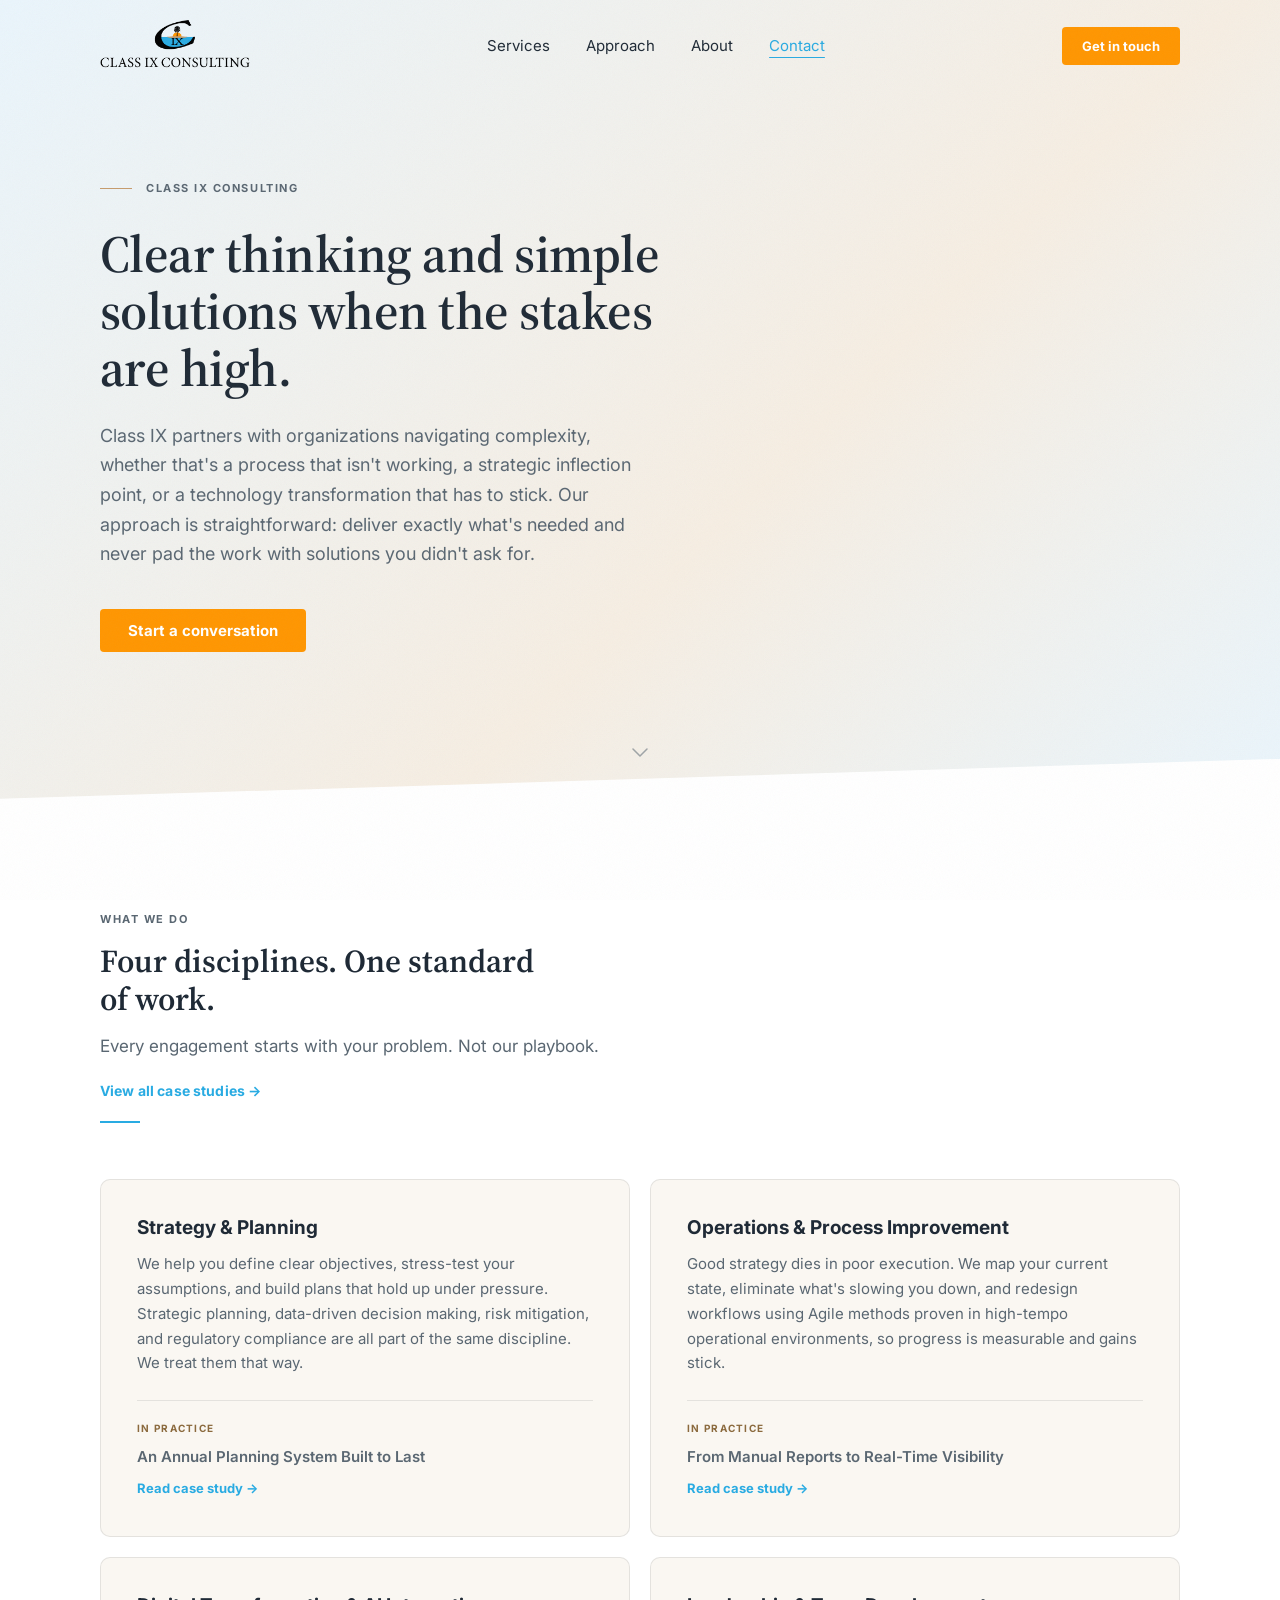
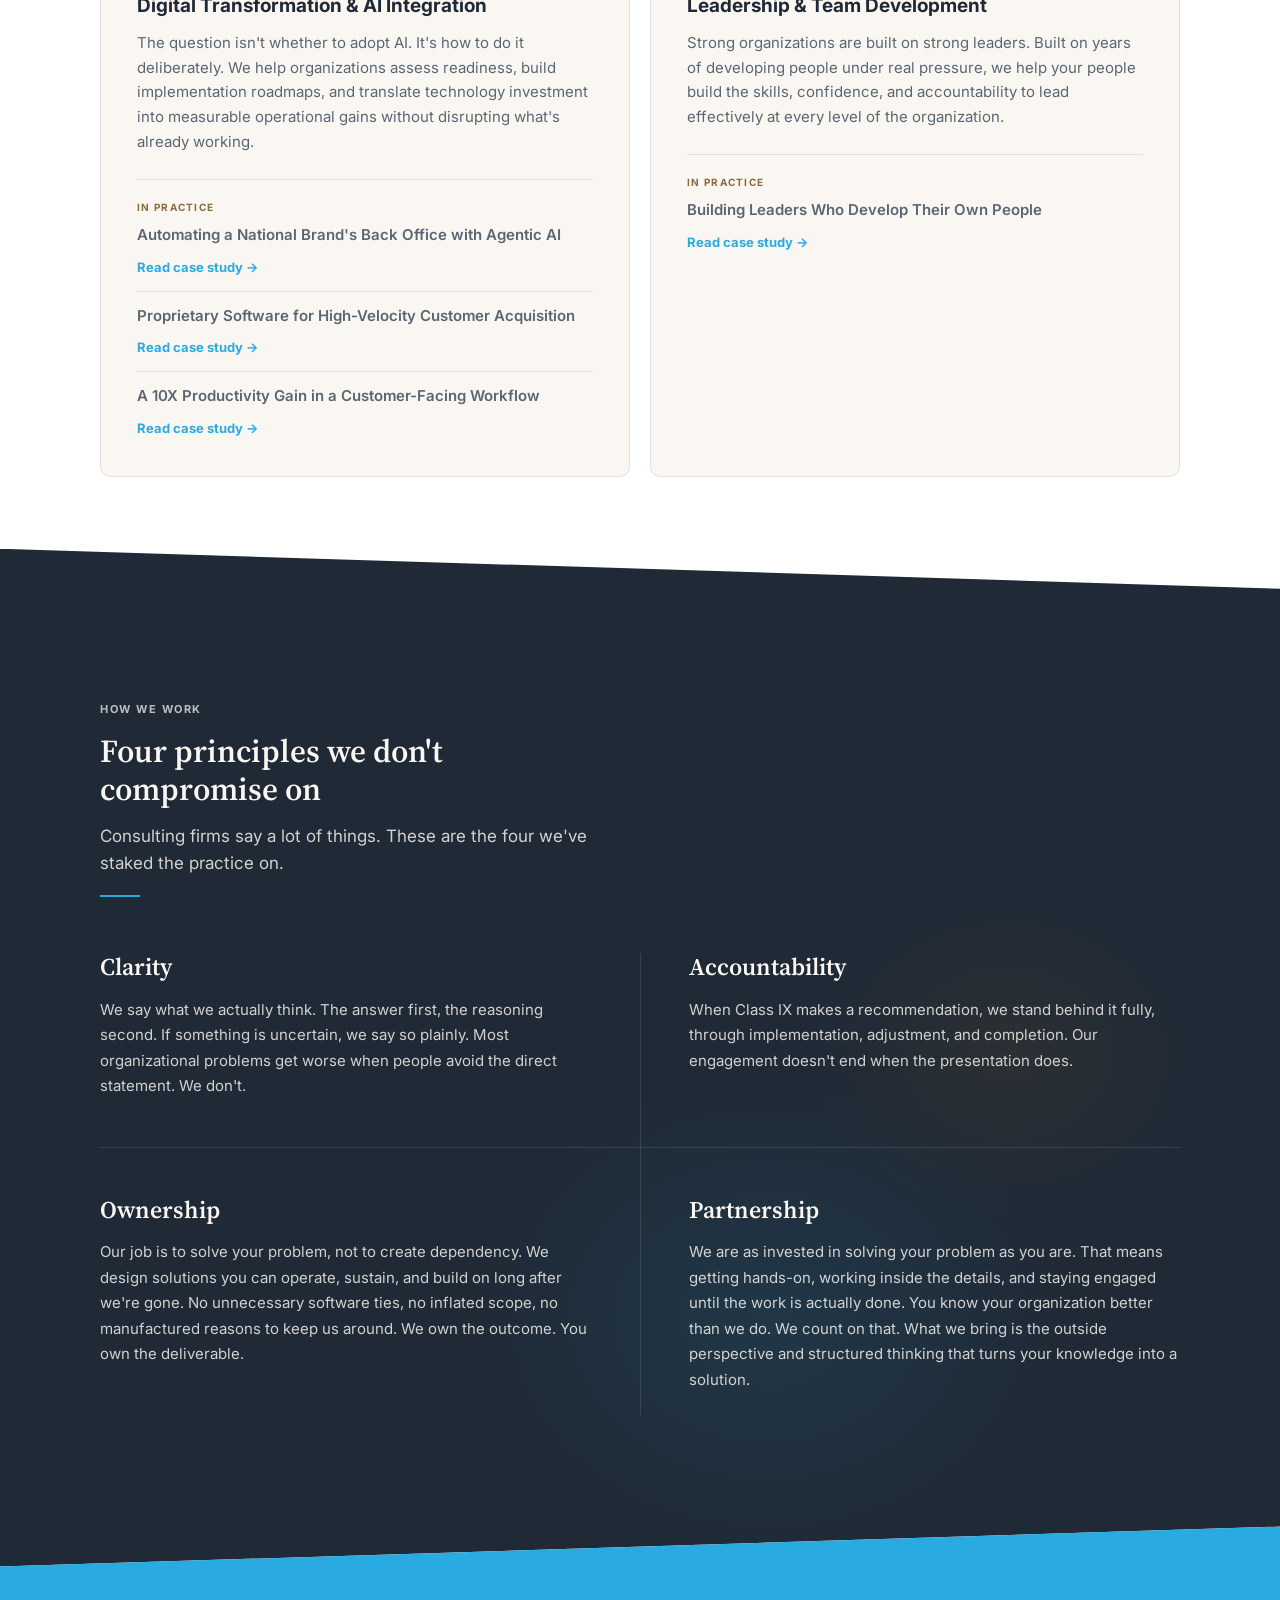
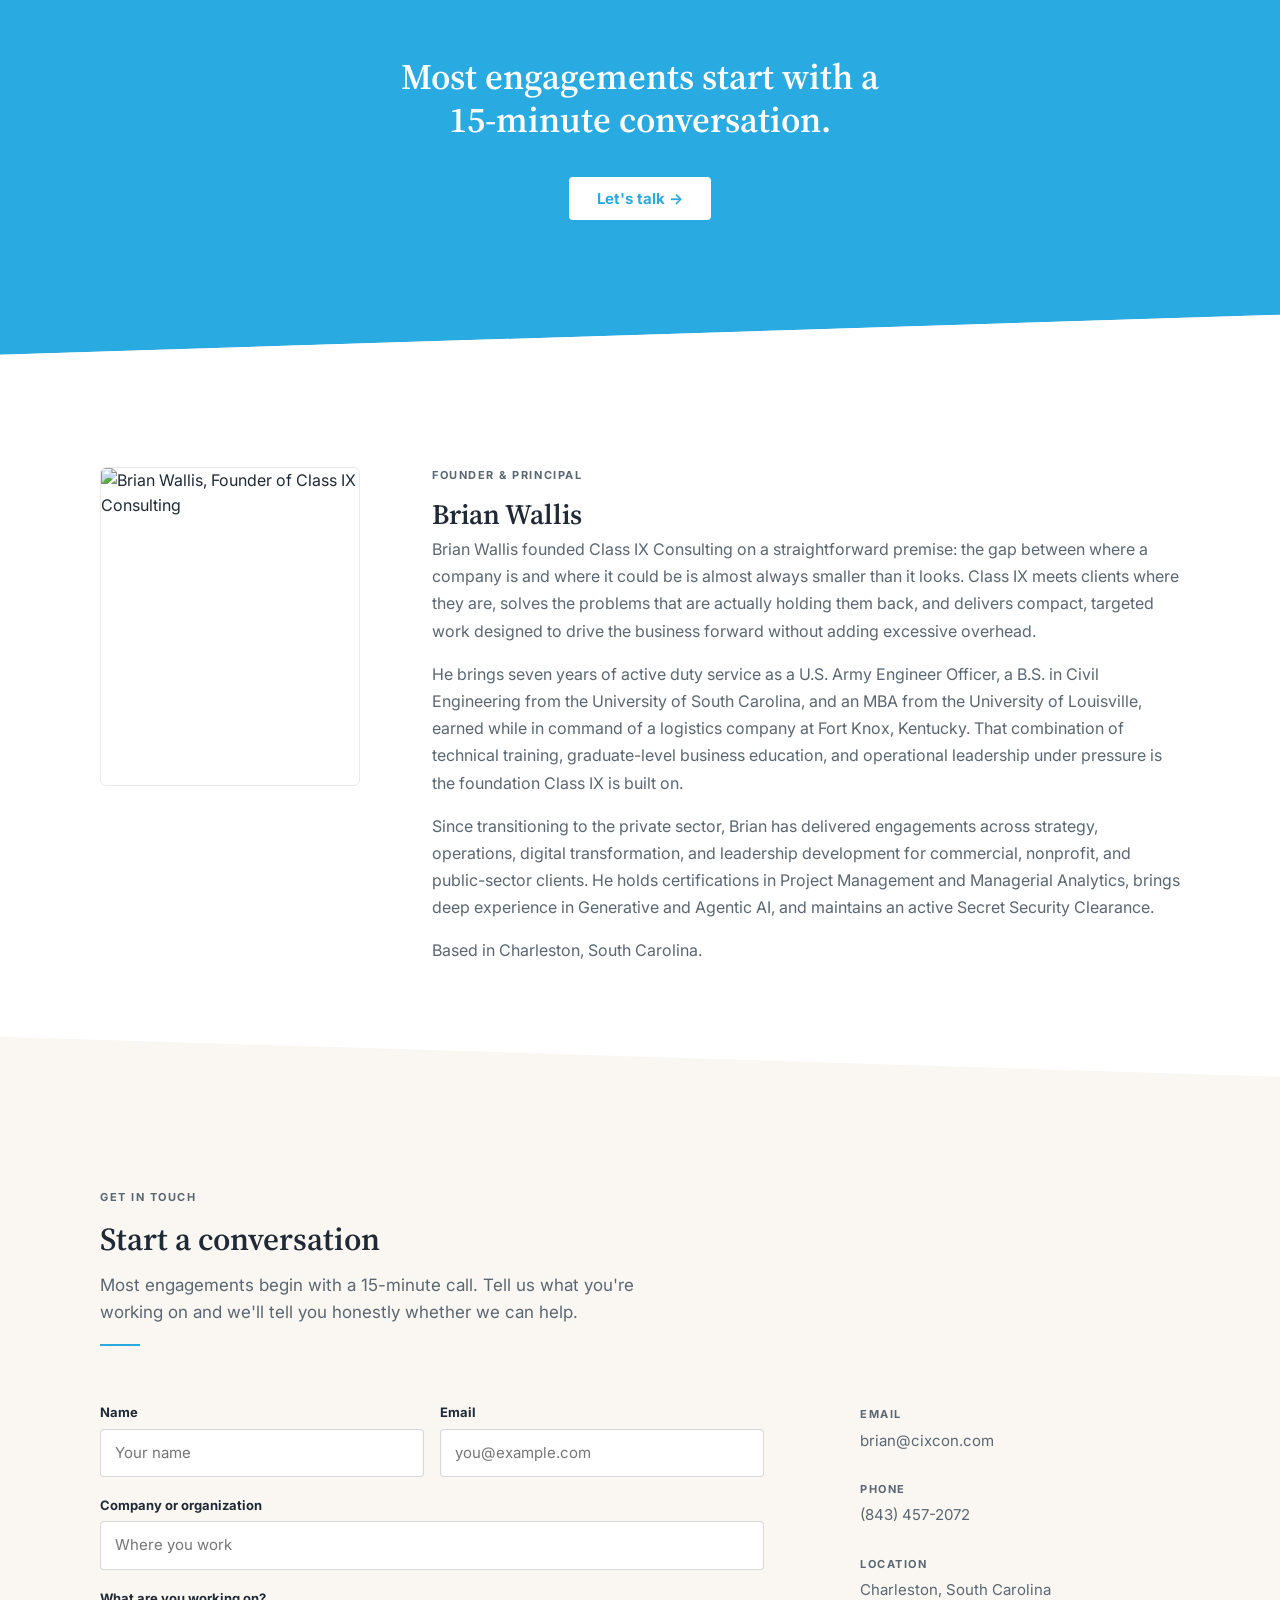
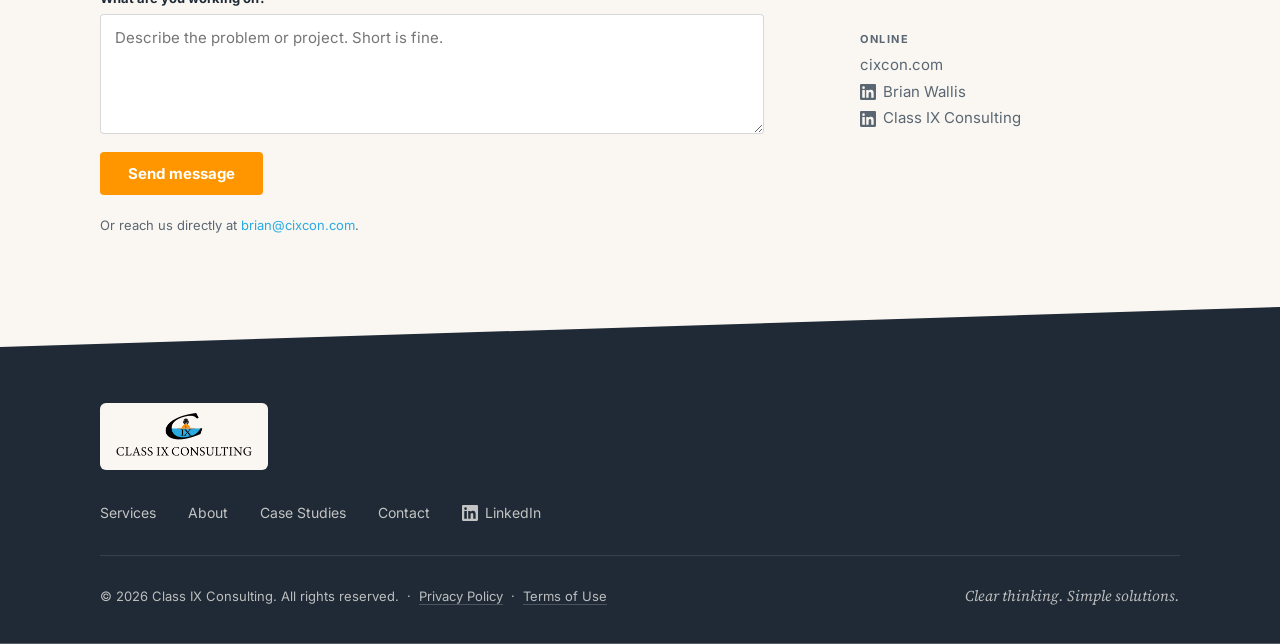
==== commit ebe1c5d1: "Add ripple, card stagger, page transition" ====
--- a/index.html
+++ b/index.html
@@ -1134,6 +1134,32 @@
       font-size: 15px;
       color: rgba(250,247,242,0.72);
     }
+
+    /* ── Button ripple ── */
+    .btn { position: relative; overflow: hidden; }
+    .btn-ripple {
+      position: absolute;
+      border-radius: 50%;
+      background: rgba(255,255,255,0.30);
+      transform: scale(0);
+      animation: rippleOut 520ms var(--ease) forwards;
+      pointer-events: none;
+    }
+    @keyframes rippleOut {
+      to { transform: scale(4); opacity: 0; }
+    }
+
+    /* ── Service card child stagger ── */
+    .svc-card h3,
+    .svc-card > p,
+    .svc-card .svc-hook {
+      opacity: 0;
+      transform: translateY(12px);
+      transition: opacity 360ms var(--ease), transform 360ms var(--ease);
+    }
+    .svc-card.in h3   { opacity: 1; transform: none; transition-delay: 100ms; }
+    .svc-card.in > p  { opacity: 1; transform: none; transition-delay: 190ms; }
+    .svc-card.in .svc-hook { opacity: 1; transform: none; transition-delay: 280ms; }
 
     /* ── Scroll progress bar ── */
     .scroll-progress {
@@ -1610,6 +1636,19 @@
         });
       });
 
+      /* ── Button ripple ── */
+      document.querySelectorAll('.btn').forEach(function(btn) {
+        btn.addEventListener('click', function(e) {
+          var rect = btn.getBoundingClientRect();
+          var size = Math.max(rect.width, rect.height);
+          var r = document.createElement('span');
+          r.className = 'btn-ripple';
+          r.style.cssText = 'width:' + size + 'px;height:' + size + 'px;left:' + (e.clientX - rect.left - size/2) + 'px;top:' + (e.clientY - rect.top - size/2) + 'px;';
+          btn.appendChild(r);
+          r.addEventListener('animationend', function() { r.remove(); });
+        });
+      });
+
       /* ── CTA word split ── */
       var ctaH2 = document.querySelector('.cta-band h2');
       if (ctaH2) {
@@ -1672,5 +1711,25 @@
     })();
   </script>
 
+  <script>
+  (function(){
+    var o = document.createElement('div');
+    o.style.cssText = 'position:fixed;inset:0;background:#FAF7F2;opacity:1;pointer-events:auto;z-index:10000;transition:opacity 260ms cubic-bezier(0.22,0.61,0.36,1)';
+    document.body.appendChild(o);
+    requestAnimationFrame(function(){ requestAnimationFrame(function(){ o.style.opacity='0'; o.style.pointerEvents='none'; }); });
+    document.addEventListener('click', function(e) {
+      var a = e.target.closest('a[href]');
+      if (!a) return;
+      var h = a.getAttribute('href');
+      if (!h || h[0]==='#' || /^(https?:|mailto:|tel:)/.test(h) || a.target==='_blank') return;
+      e.preventDefault();
+      o.style.opacity='1'; o.style.pointerEvents='auto';
+      setTimeout(function(){ window.location.href=h; }, 260);
+    });
+    window.addEventListener('pageshow', function(e) {
+      if (e.persisted) { o.style.opacity='0'; o.style.pointerEvents='none'; }
+    });
+  })();
+  </script>
 </body>
 </html>
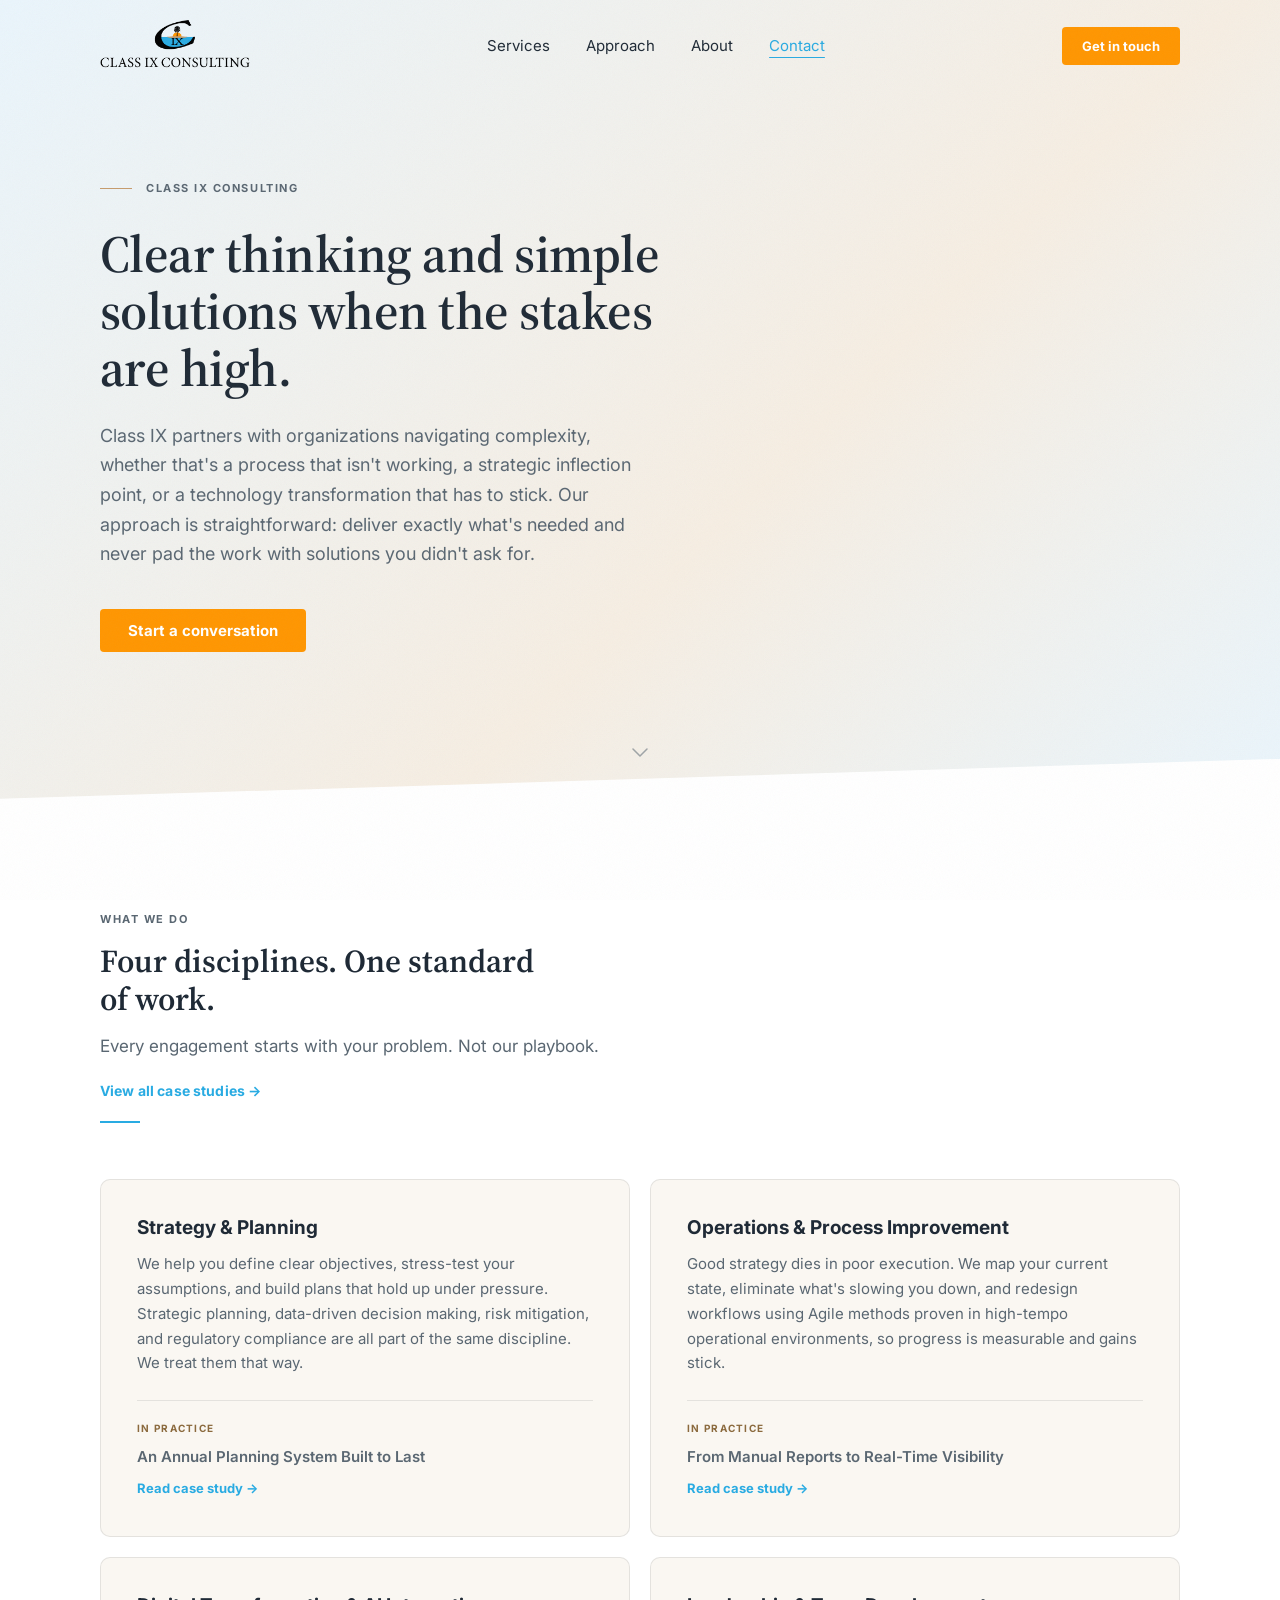
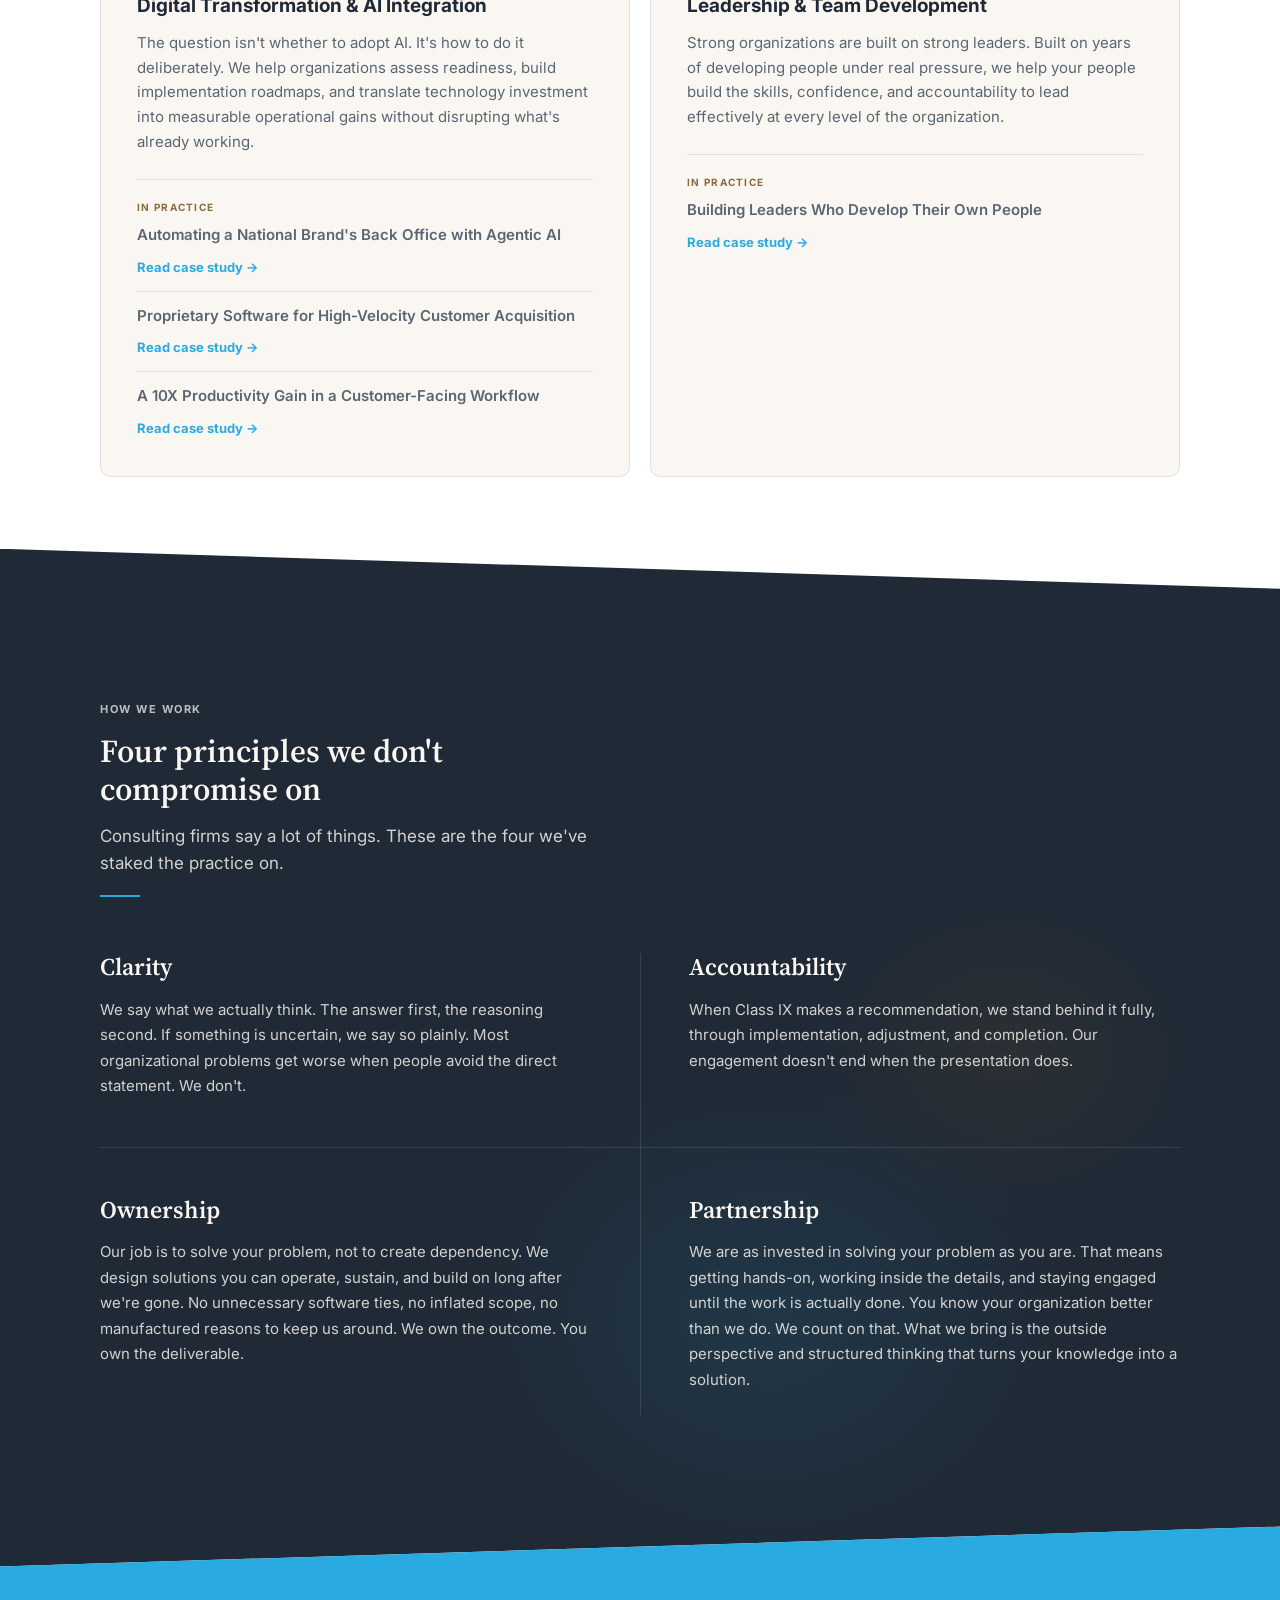
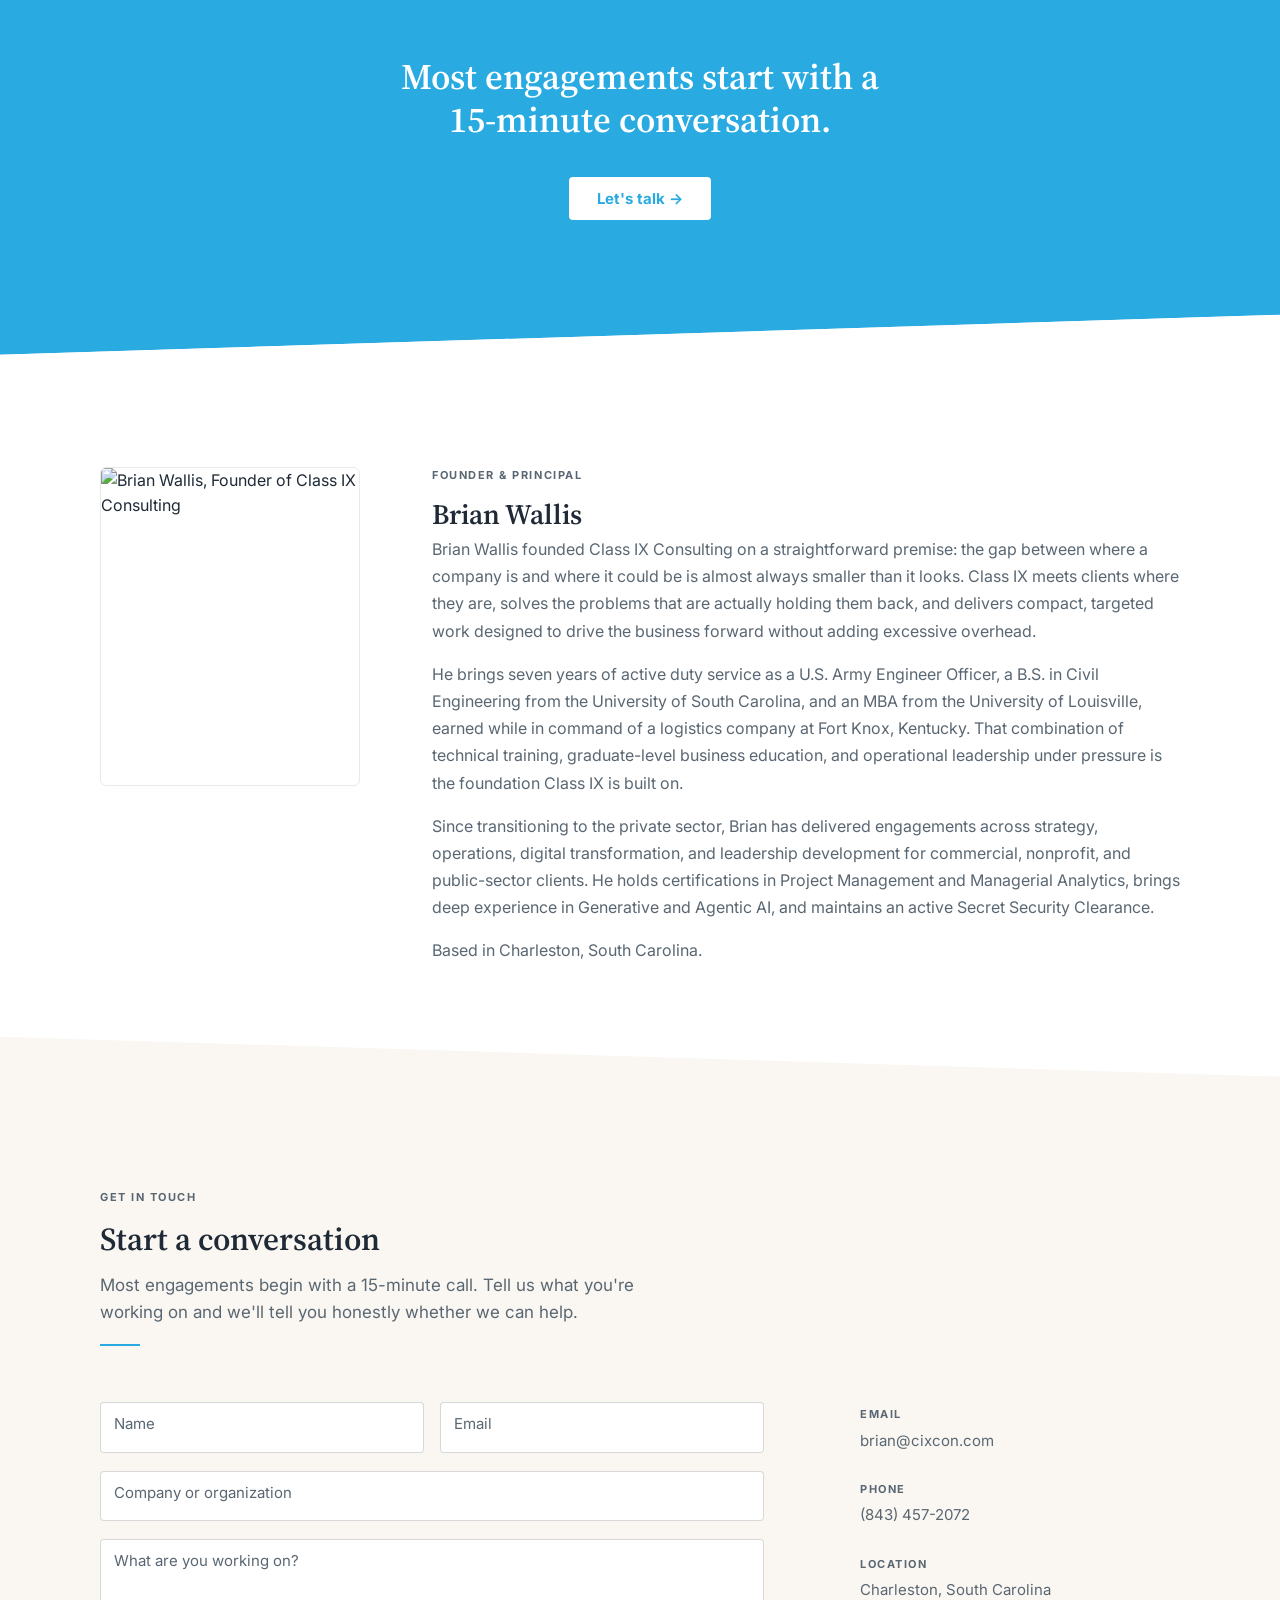
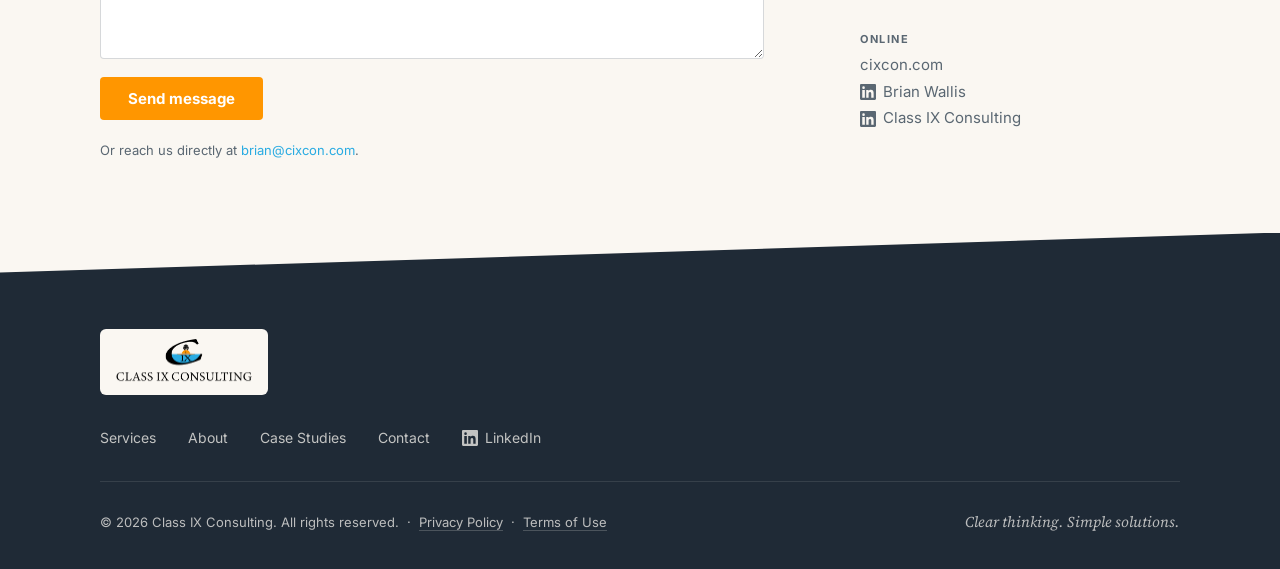
==== commit b3c305f3: "Add floating label pattern to contact form" ====
--- a/index.html
+++ b/index.html
@@ -941,23 +941,16 @@
     }
     @media (max-width: 560px) { .form-row { grid-template-columns: 1fr; } }
 
-    .fg {
-      display: flex;
-      flex-direction: column;
-      gap: 6px;
-    }
-    .fg label {
-      font-size: 13px;
-      font-weight: 700;
-      color: var(--ink);
-    }
+    .fg { position: relative; }
     .fg input, .fg textarea {
+      display: block;
+      width: 100%;
       font-size: 15px;
       color: var(--ink);
       background: var(--white);
       border: 1px solid var(--border-mid);
       border-radius: 4px;
-      padding: 12px 14px;
+      padding: 18px 14px 8px;
       outline: none;
       line-height: 1.5;
       transition: border-color 140ms var(--ease), box-shadow 140ms var(--ease);
@@ -967,6 +960,29 @@
       box-shadow: 0 0 0 3px rgba(41,171,226,0.12);
     }
     .fg textarea { resize: vertical; min-height: 120px; }
+    .fg label {
+      position: absolute;
+      left: 14px; top: 14px;
+      font-size: 15px; font-weight: 400;
+      color: var(--slate);
+      line-height: 1;
+      pointer-events: none;
+      transform-origin: left center;
+      background: transparent;
+      transition: transform 180ms var(--ease), color 180ms var(--ease), font-weight 180ms var(--ease);
+      z-index: 1;
+    }
+    .fg input:focus + label,
+    .fg input:not(:placeholder-shown) + label,
+    .fg textarea:focus + label,
+    .fg textarea:not(:placeholder-shown) + label {
+      transform: translateY(-10px) scale(0.78);
+      font-weight: 700;
+    }
+    .fg input:focus + label,
+    .fg textarea:focus + label { color: var(--blue); }
+    .fg input:not(:focus):not(:placeholder-shown) + label,
+    .fg textarea:not(:focus):not(:placeholder-shown) + label { color: var(--ink); }
 
     .form-note {
       font-size: 13px;
@@ -1430,21 +1446,21 @@
         >
           <div class="form-row">
             <div class="fg">
+              <input type="text" id="f-name" name="name" autocomplete="name" placeholder=" " required>
               <label for="f-name">Name</label>
-              <input type="text" id="f-name" name="name" autocomplete="name" placeholder="Your name" required>
             </div>
             <div class="fg">
+              <input type="email" id="f-email" name="email" autocomplete="email" placeholder=" " required>
               <label for="f-email">Email</label>
-              <input type="email" id="f-email" name="email" autocomplete="email" placeholder="you@example.com" required>
             </div>
           </div>
           <div class="fg">
+            <input type="text" id="f-company" name="company" autocomplete="organization" placeholder=" ">
             <label for="f-company">Company or organization</label>
-            <input type="text" id="f-company" name="company" autocomplete="organization" placeholder="Where you work">
           </div>
           <div class="fg">
+            <textarea id="f-message" name="message" placeholder=" " required></textarea>
             <label for="f-message">What are you working on?</label>
-            <textarea id="f-message" name="message" placeholder="Describe the problem or project. Short is fine." required></textarea>
           </div>
           <div>
             <button type="submit" class="btn btn-orange">Send message</button>
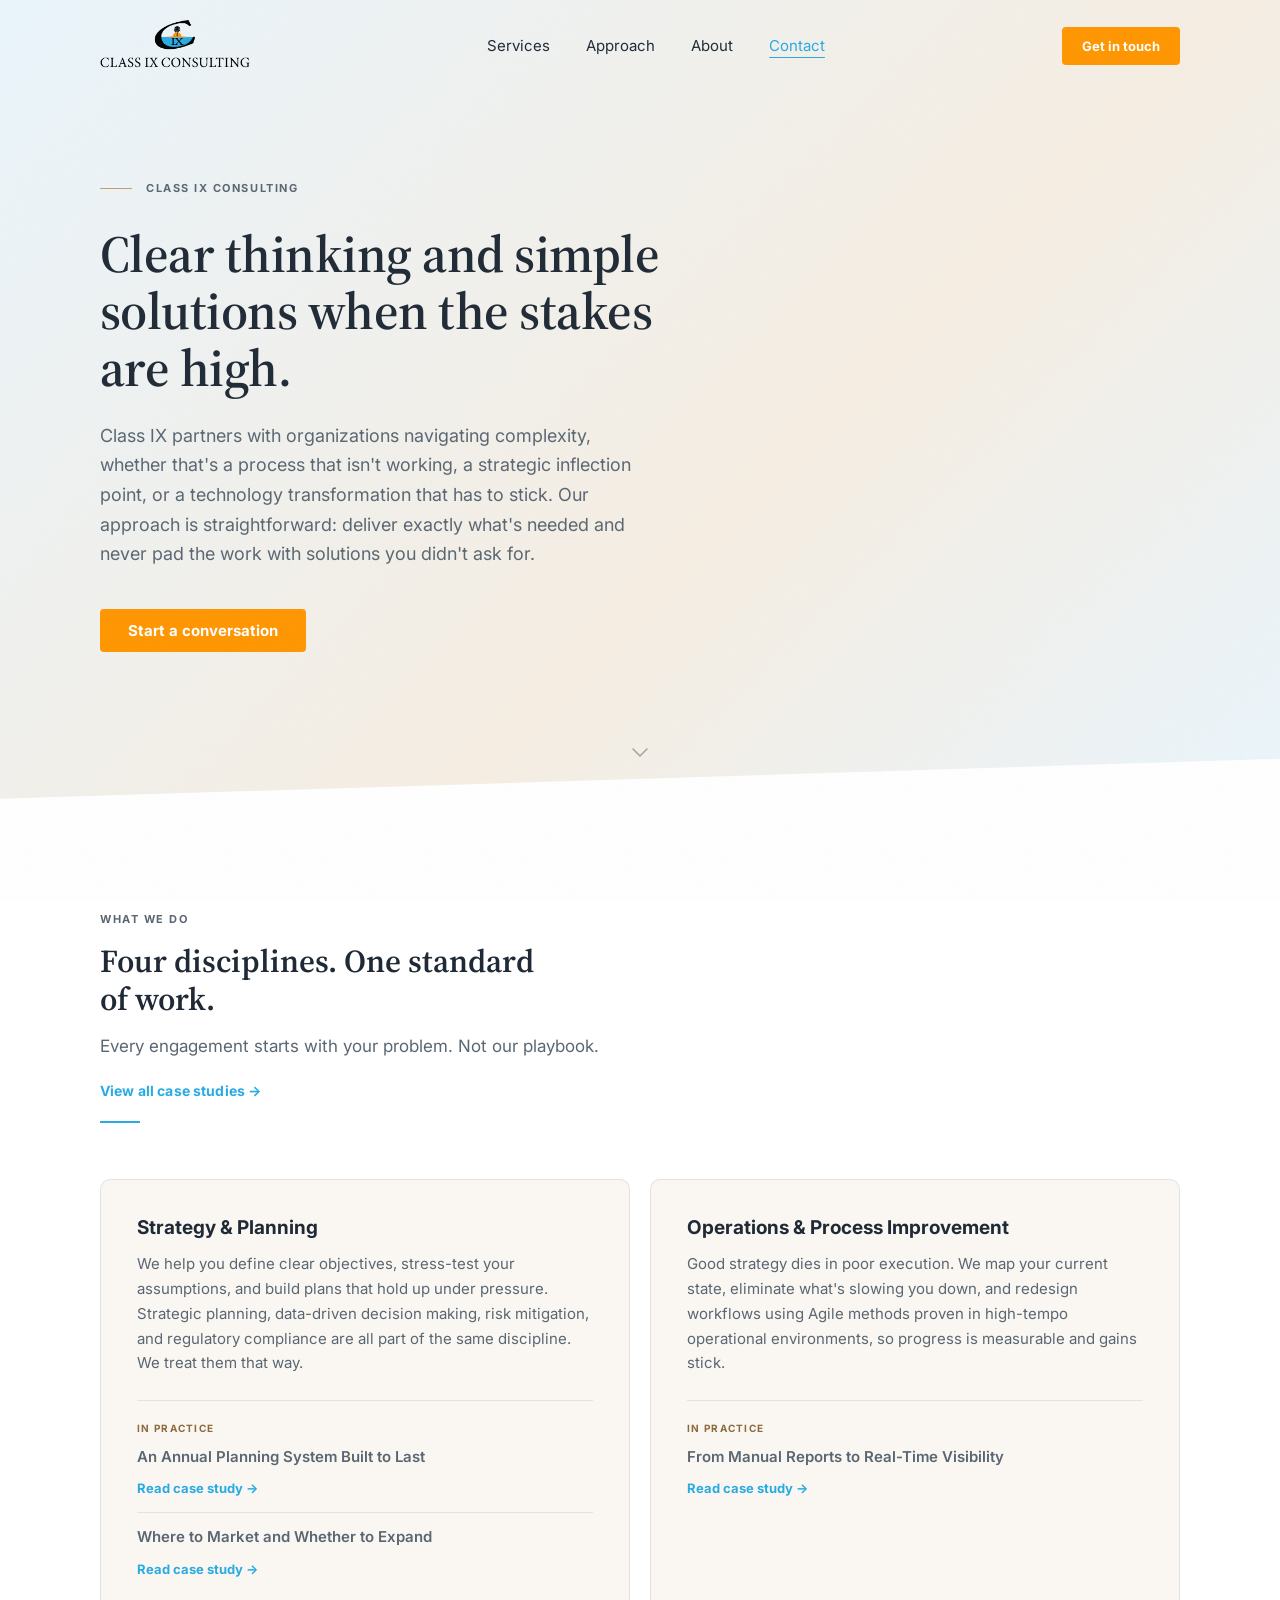
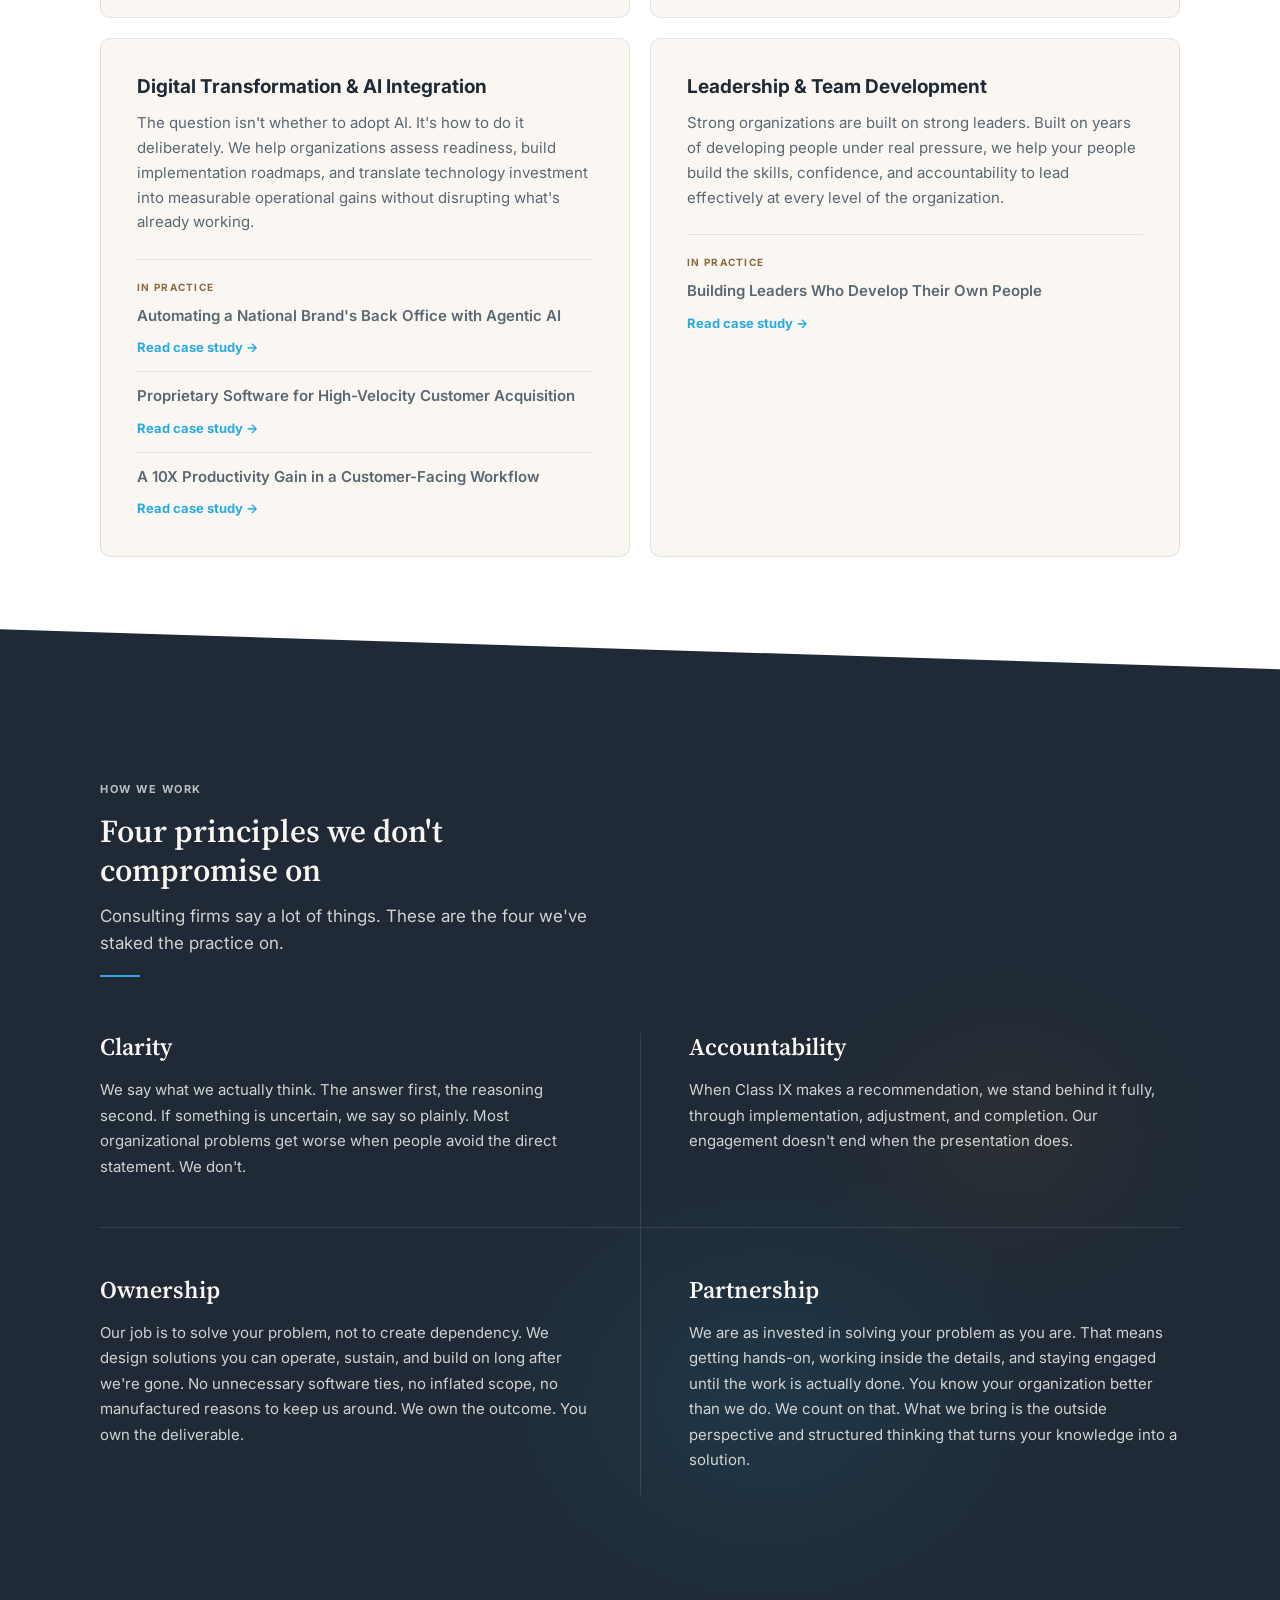
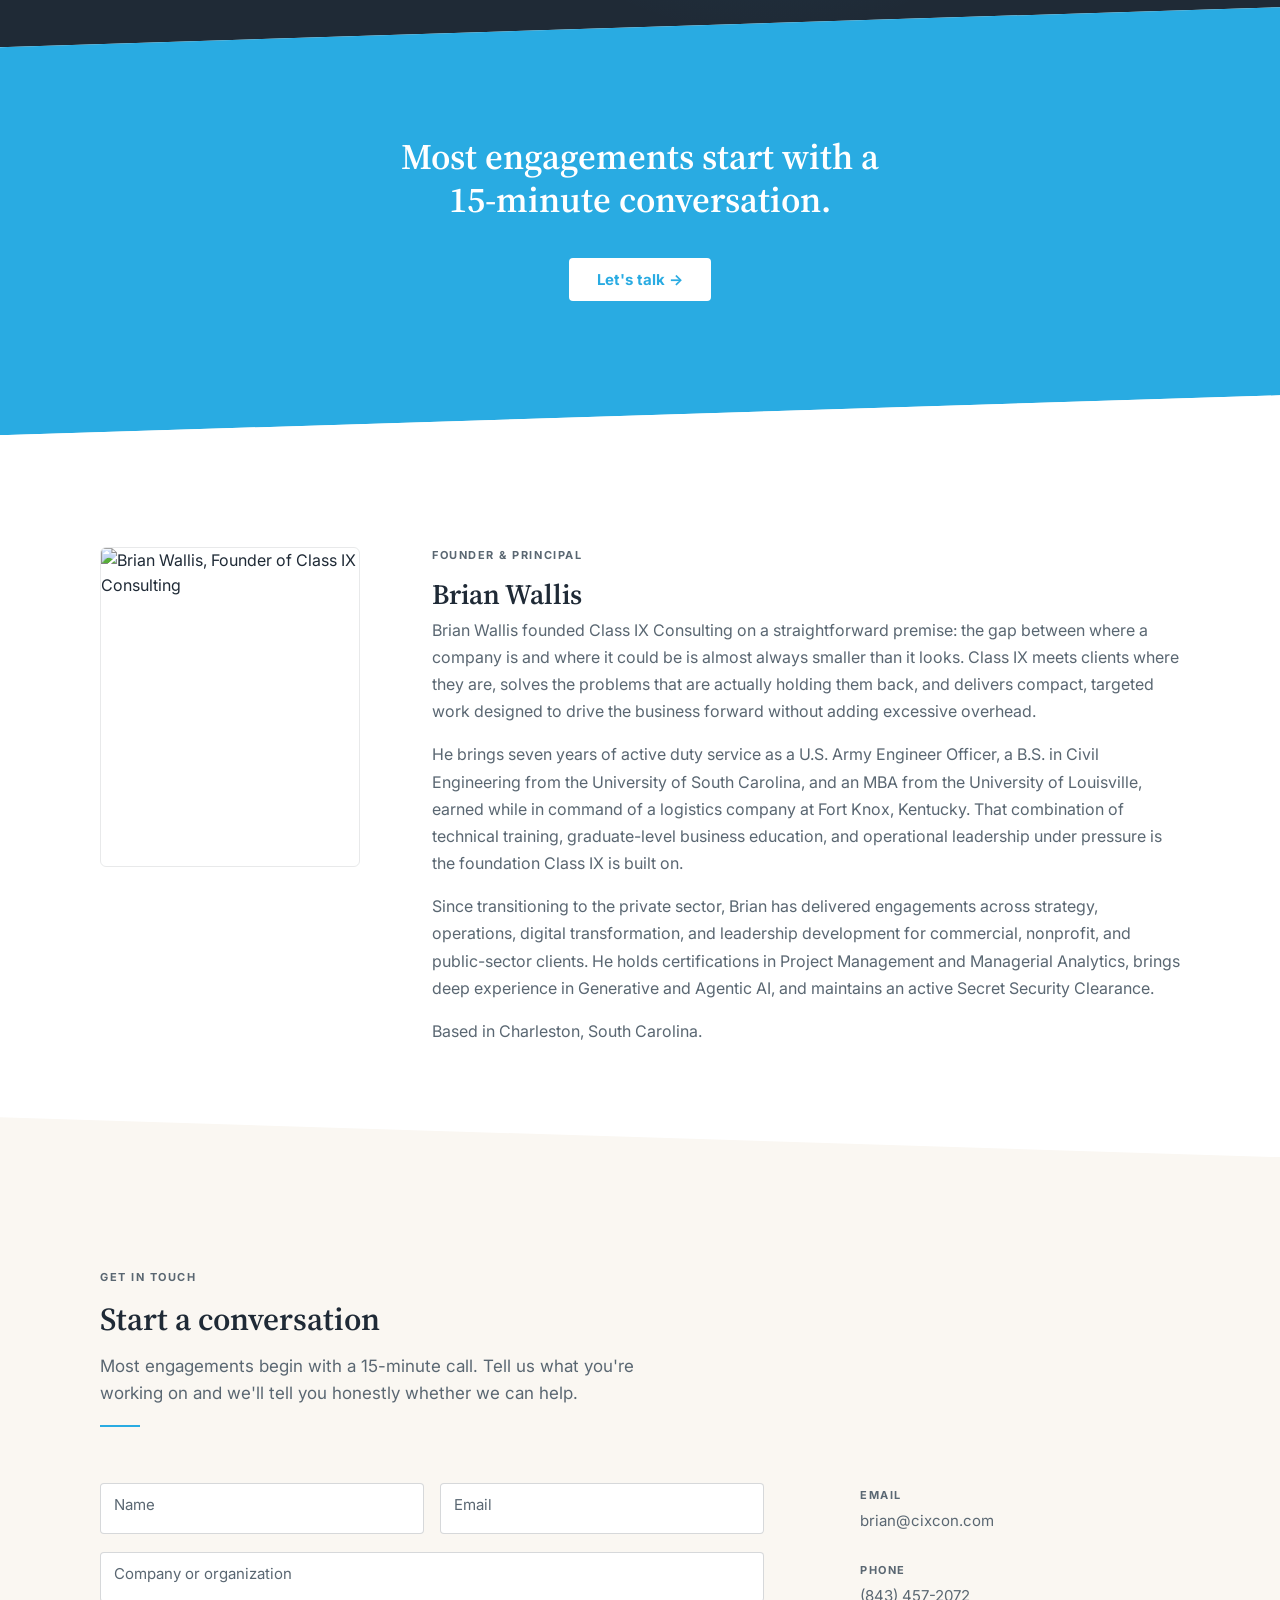
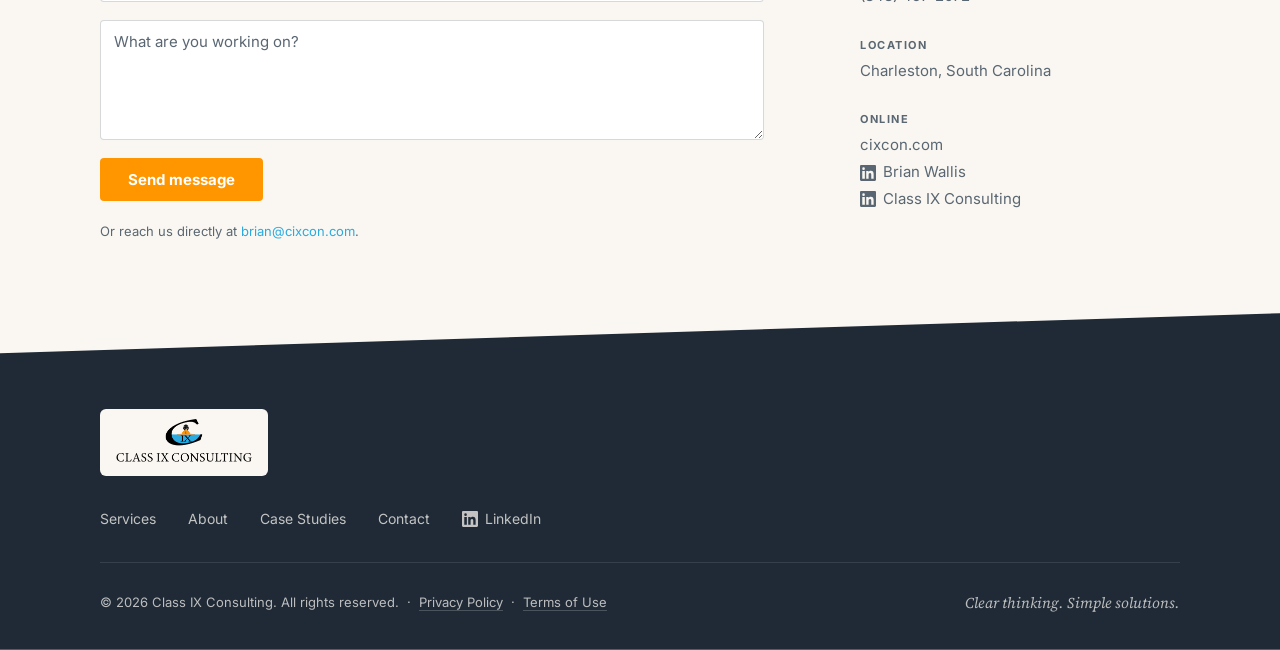
==== commit 9d6d9de2: "Add/update index.html: market strategy case study" ====
--- a/index.html
+++ b/index.html
@@ -1301,6 +1301,10 @@
               <div class="svc-hook-case">
                 <p class="svc-hook-case-title">An Annual Planning System Built to Last</p>
                 <a href="/case-study-strategy.html" class="svc-hook-link">Read case study &rarr;</a>
+              </div>
+              <div class="svc-hook-case">
+                <p class="svc-hook-case-title">Where to Market and Whether to Expand</p>
+                <a href="/case-study-market.html" class="svc-hook-link">Read case study &rarr;</a>
               </div>
             </div>
           </div>
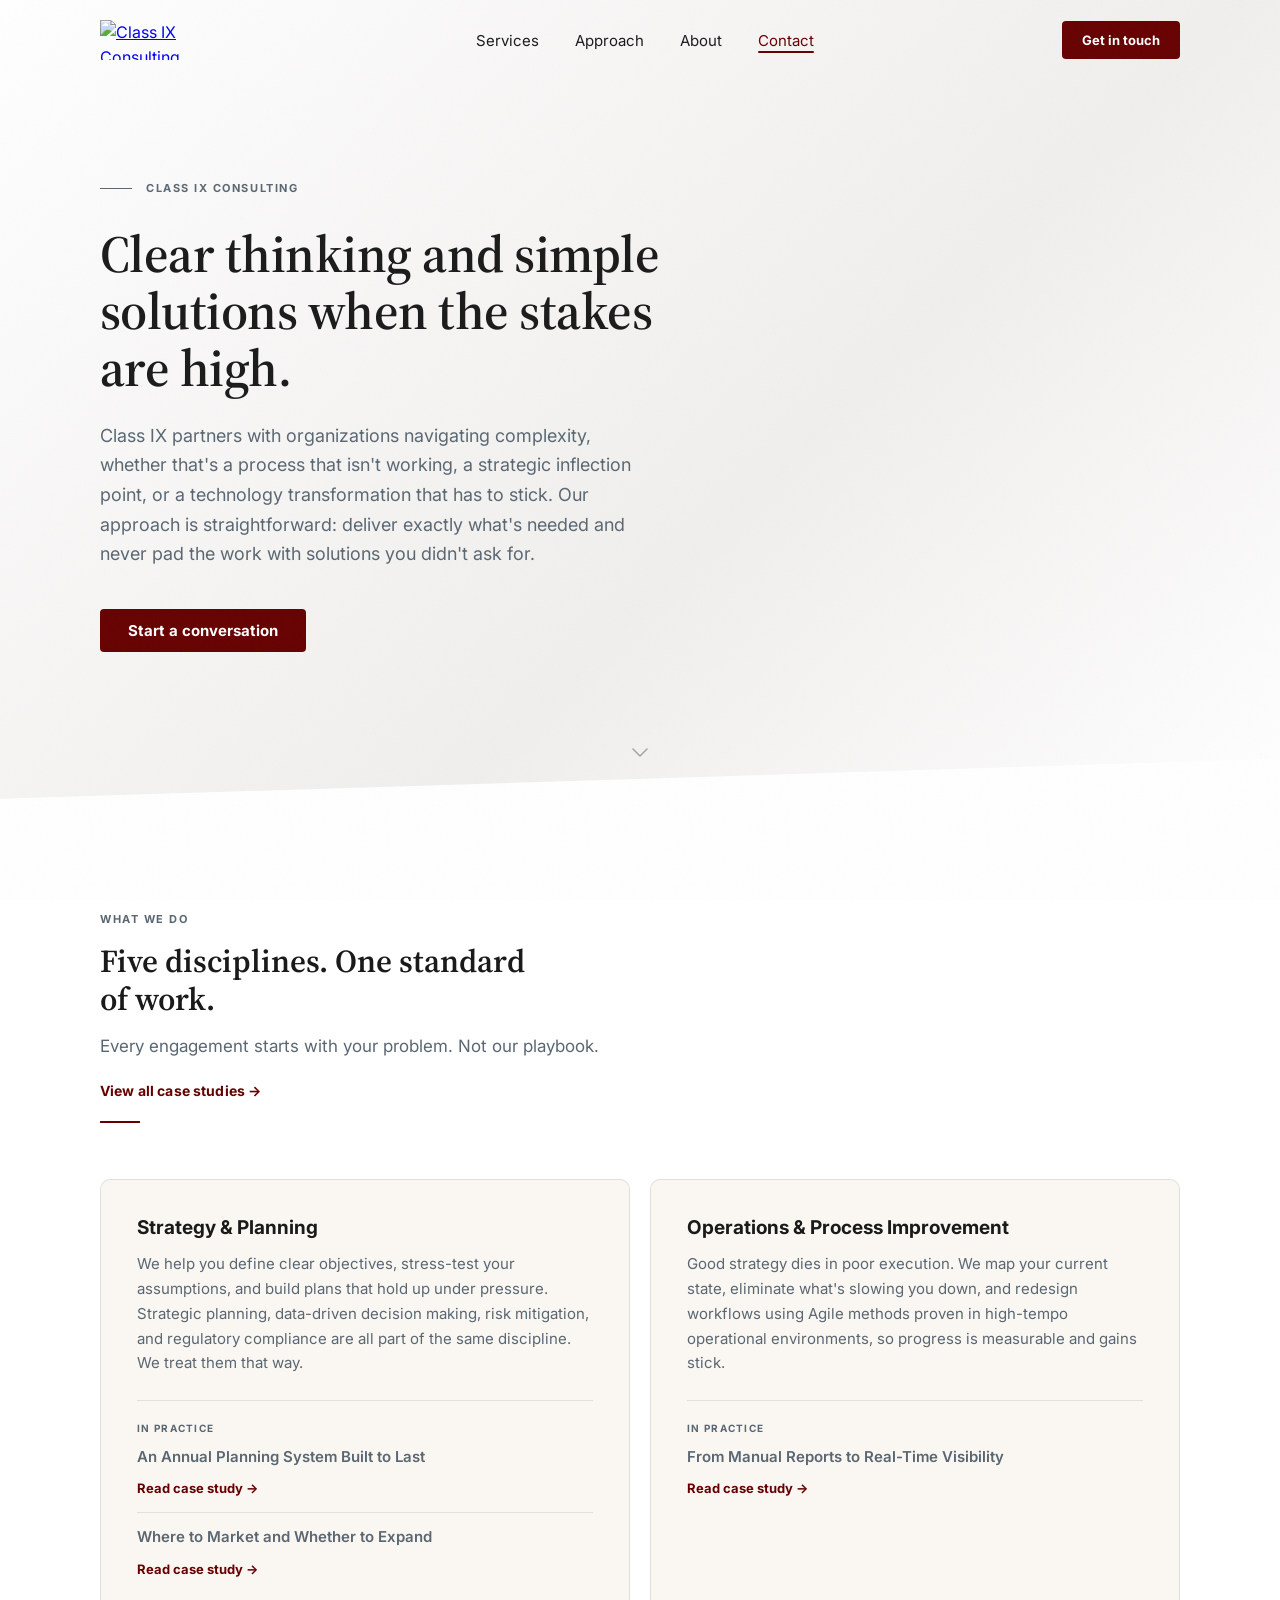
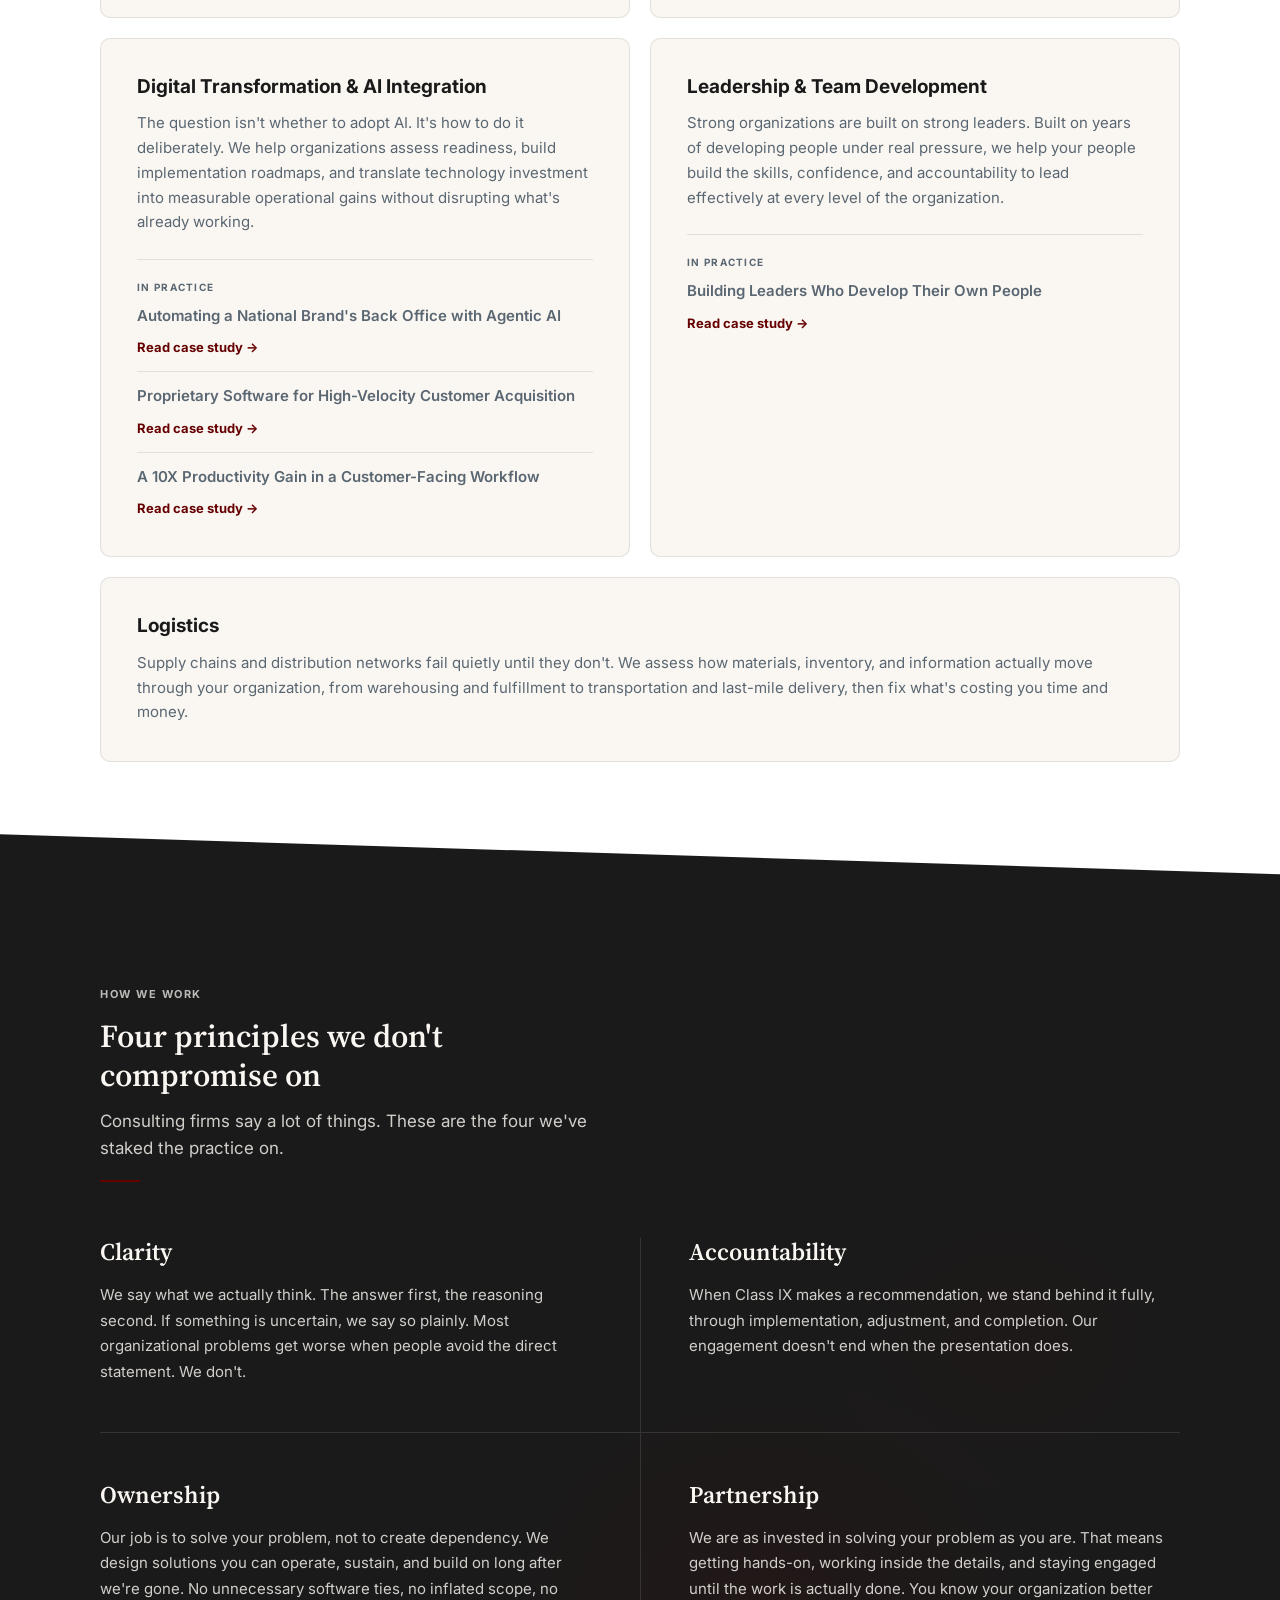
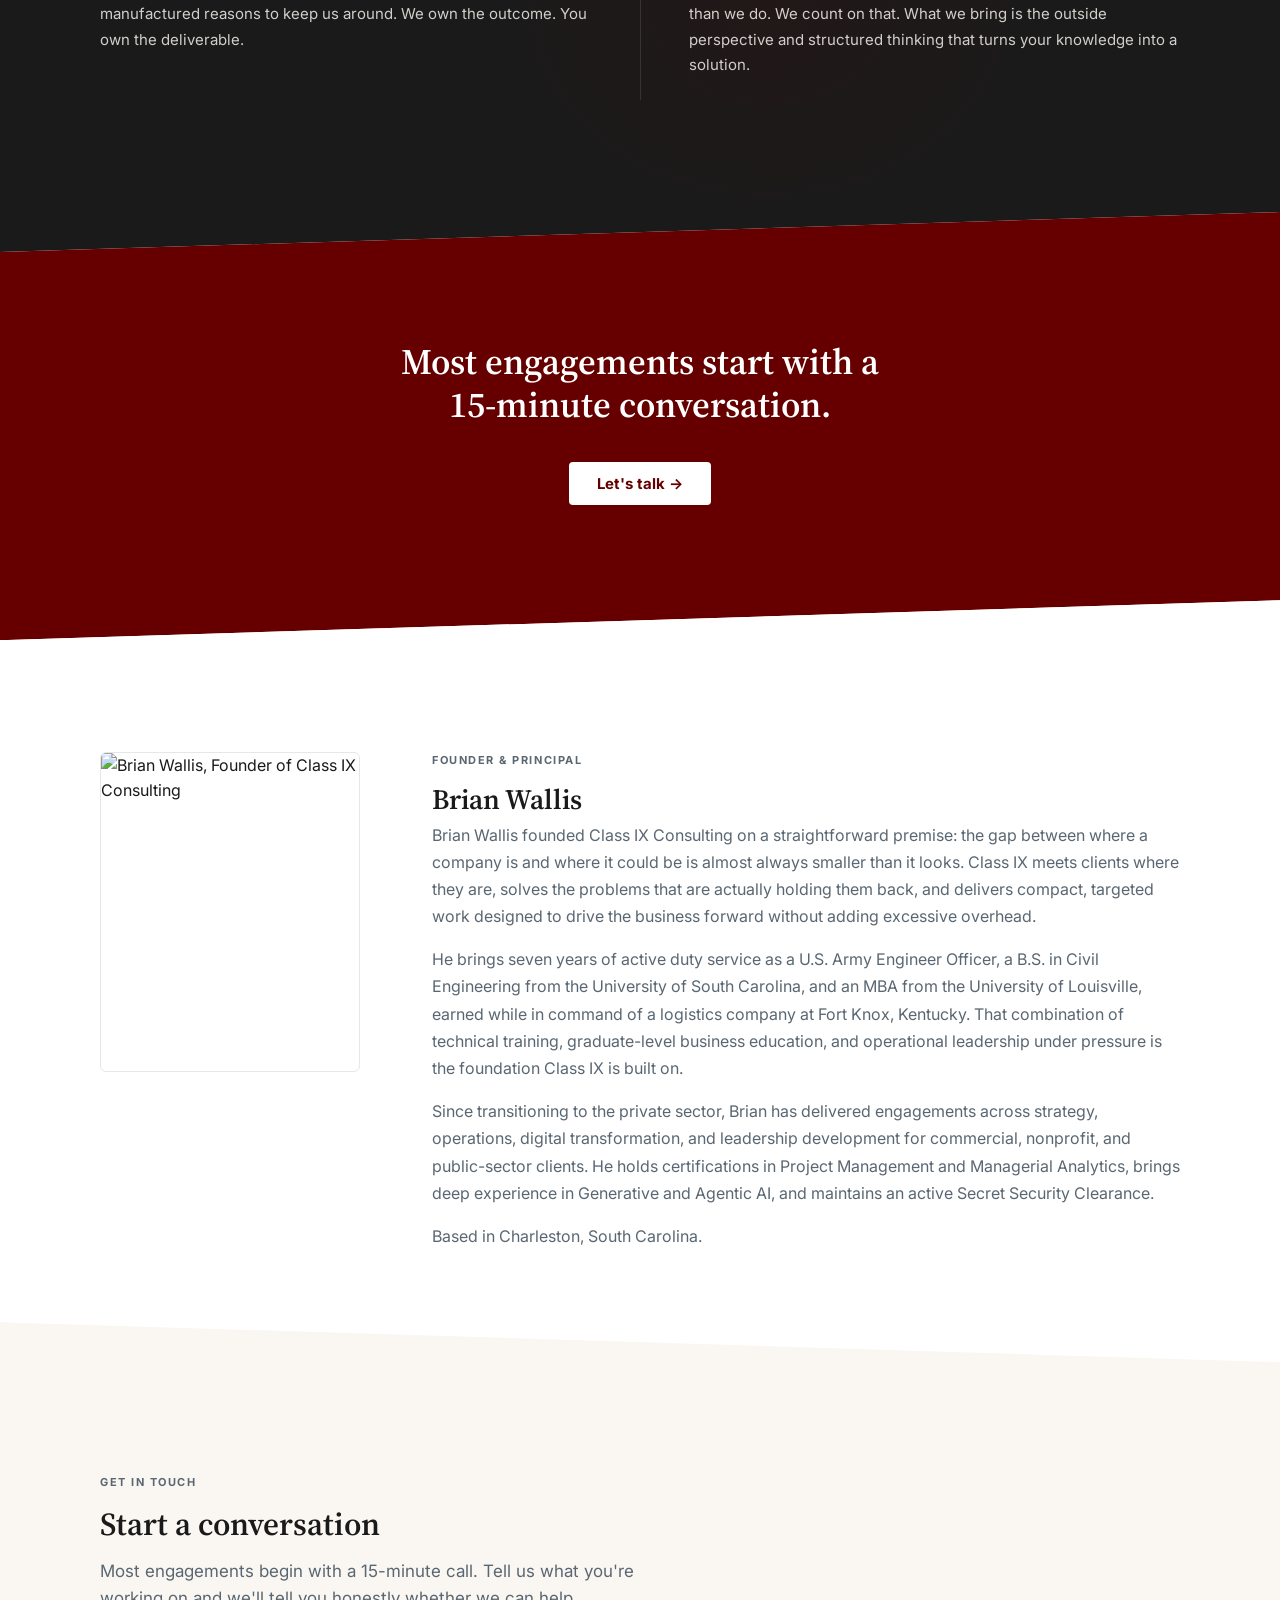
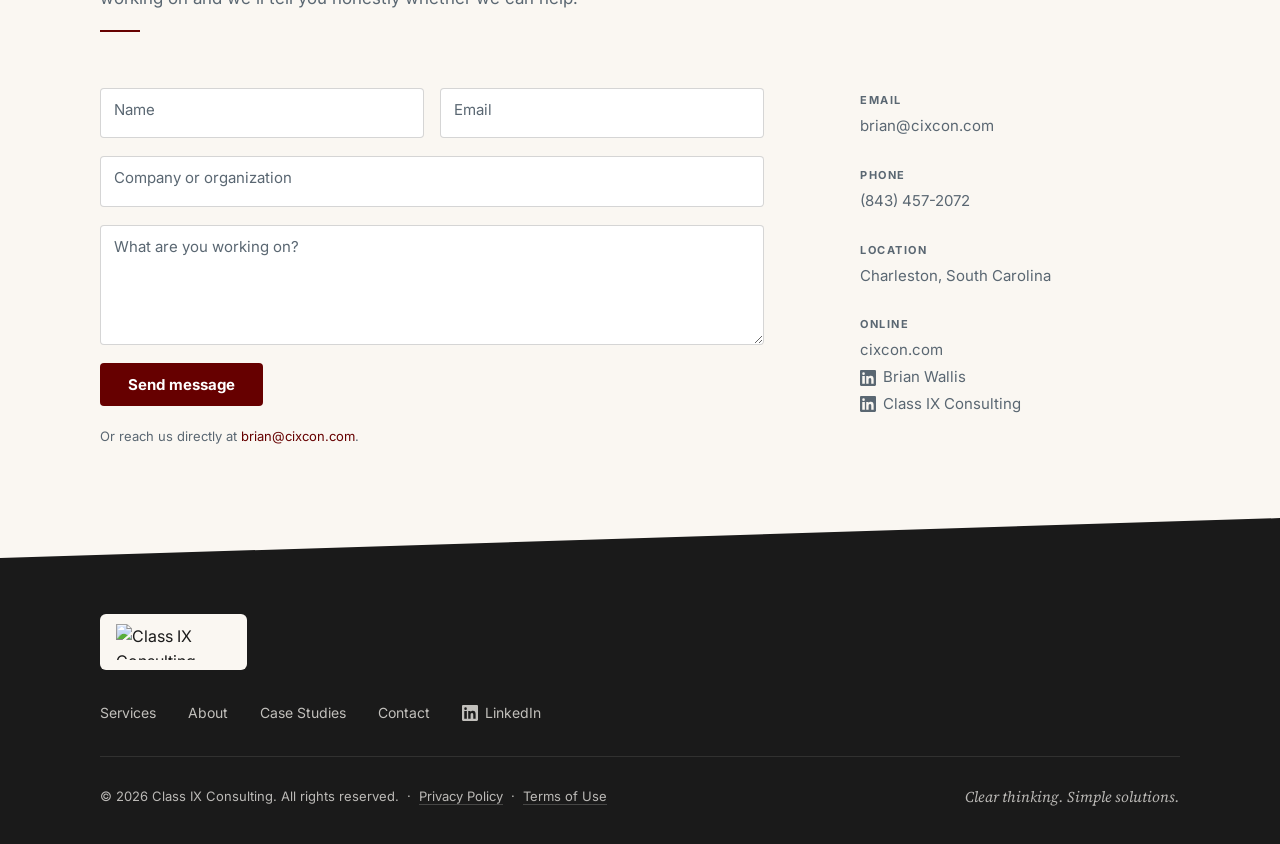
==== commit 2f0acd9e: "Rebrand: Class IX Garamond wordmark, oxblood/greyscale palette, Logistics discipline, manifest/theme" ====
--- a/index.html
+++ b/index.html
@@ -56,9 +56,12 @@
   }
   </script>
   <link rel="canonical" href="https://cixcon.com/">
-  <link rel="icon" href="./images/CIX-Logo_BIMI.svg" type="image/svg+xml">
-  <link rel="icon" href="./images/CIX-Compact.png" type="image/png">
-  <link rel="preload" as="image" href="./images/CIX-Full-Brand.png">
+  <link rel="icon" href="./images/branding/class-ix-rect.svg" type="image/svg+xml">
+  <link rel="icon" href="./images/branding/favicon-32.png" type="image/png">
+  <link rel="apple-touch-icon" href="./images/branding/apple-touch-icon.png">
+  <link rel="manifest" href="./site.webmanifest">
+  <meta name="theme-color" content="#660000">
+  <link rel="preload" as="image" href="./images/branding/class-ix-two-liner.svg">
   <link rel="preconnect" href="https://fonts.googleapis.com">
   <link rel="preconnect" href="https://fonts.gstatic.com" crossorigin>
   <!-- Load fonts async to eliminate render-blocking -->
@@ -93,18 +96,13 @@
 
     /* ── Tokens ── */
     :root {
-      --blue:       #29ABE2;
-      --orange:     #FF9600;
-      --tan:        #C69C6D;
-      --ink:        #1F2A36;
+      --oxblood:    #660000;
+      --ink:        #1A1A1A;
       --slate:      #5A6772;
       --paper:      #FAF7F2;
       --white:      #FFFFFF;
-      --blue-700:   #1880AC;
-      --orange-700: #C46F00;
-      --tan-50:     #F6EEE3;
-      --border:     rgba(31,42,54,0.10);
-      --border-mid: rgba(31,42,54,0.18);
+      --border:     rgba(26,26,26,0.10);
+      --border-mid: rgba(26,26,26,0.18);
       --serif:      "Source Serif 4", Georgia, serif;
       --sans:       "Inter", -apple-system, BlinkMacSystemFont, "Segoe UI", sans-serif;
       --ease:       cubic-bezier(0.22,0.61,0.36,1);
@@ -202,7 +200,7 @@
 
     /* ── Focus ── */
     :focus-visible {
-      outline: 2px solid var(--blue);
+      outline: 2px solid var(--oxblood);
       outline-offset: 2px;
       border-radius: 2px;
     }
@@ -221,7 +219,7 @@
       background: rgba(250,247,242,0.92);
       backdrop-filter: blur(8px);
       -webkit-backdrop-filter: blur(8px);
-      box-shadow: 0 1px 0 rgba(31,42,54,0.07);
+      box-shadow: 0 1px 0 rgba(26,26,26,0.07);
       padding: 10px 0;
     }
     .nav-inner {
@@ -229,7 +227,7 @@
       align-items: center;
       justify-content: space-between;
     }
-    .nav-logo img { width: 150px; height: auto; }
+    .nav-logo img { width: 128px; height: auto; }
     .nav-links {
       display: flex;
       align-items: center;
@@ -249,14 +247,14 @@
       position: absolute;
       bottom: -3px; left: 0;
       height: 1.5px; width: 0;
-      background: var(--blue);
+      background: var(--oxblood);
       border-radius: 1px;
       transition: width 200ms var(--ease);
     }
-    .nav-links a:hover { color: var(--blue); }
+    .nav-links a:hover { color: var(--oxblood); }
     .nav-links a:hover::after,
     .nav-links a.active::after { width: 100%; }
-    .nav-links a.active { color: var(--blue); }
+    .nav-links a.active { color: var(--oxblood); }
 
     /* Nav CTA button */
     .nav-cta {
@@ -264,14 +262,14 @@
       font-weight: 700;
       padding: 9px 20px;
       border-radius: 4px;
-      background: var(--orange);
+      background: var(--oxblood);
       color: var(--white);
       text-decoration: none;
       border: none;
       transition: background 140ms var(--ease), transform 140ms var(--ease);
       white-space: nowrap;
     }
-    .nav-cta:hover { background: var(--orange-700); transform: translateY(-1px); }
+    .nav-cta:hover { background: var(--ink); transform: translateY(-1px); }
     @media (max-width: 768px) { .nav-cta { display: none; } }
 
     /* Hamburger */
@@ -320,7 +318,7 @@
       text-decoration: none;
       transition: color 140ms;
     }
-    .mobile-overlay a:hover { color: var(--blue); }
+    .mobile-overlay a:hover { color: var(--oxblood); }
     .mob-link {
       opacity: 0;
       transform: translateY(18px);
@@ -331,19 +329,6 @@
     .mobile-overlay.open .mob-link:nth-child(3) { transition-delay: 120ms; }
     .mobile-overlay.open .mob-link:nth-child(4) { transition-delay: 180ms; }
     .mobile-overlay.open .mob-link:nth-child(5) { transition-delay: 240ms; }
-    .mobile-close {
-      position: absolute;
-      top: 20px; right: 24px;
-      background: none;
-      border: none;
-      font-size: 24px;
-      color: var(--slate);
-      line-height: 1;
-      padding: 8px;
-      transition: color 140ms;
-    }
-    .mobile-close:hover { color: var(--ink); }
-
     @media (max-width: 768px) {
       .nav-links { display: none; }
       .hamburger { display: flex; }
@@ -366,15 +351,15 @@
       box-shadow: 0 6px 20px rgba(0,0,0,0.12);
     }
 
-    .btn-orange { background: var(--orange); color: var(--white); }
-    .btn-orange:hover { background: var(--orange-700); color: var(--white); }
+    .btn-orange { background: var(--oxblood); color: var(--white); }
+    .btn-orange:hover { background: var(--ink); color: var(--white); }
 
     .btn-outline {
       background: transparent;
-      color: var(--blue);
-      border: 1.5px solid var(--blue);
-    }
-    .btn-outline:hover { background: var(--blue); color: var(--white); }
+      color: var(--oxblood);
+      border: 1.5px solid var(--oxblood);
+    }
+    .btn-outline:hover { background: var(--oxblood); color: var(--white); }
 
     /* ── Section header ── */
     .sh { margin-bottom: 56px; }
@@ -398,16 +383,16 @@
     .sh-rule {
       display: block;
       width: 40px; height: 2px;
-      background: var(--blue);
+      background: var(--oxblood);
       margin-top: 18px;
     }
     .btn-case-studies {
       display: inline-block; margin-top: 20px;
-      font-size: 14px; font-weight: 700; color: var(--blue);
+      font-size: 14px; font-weight: 700; color: var(--oxblood);
       text-decoration: none; letter-spacing: 0.01em;
       transition: color 140ms var(--ease);
     }
-    .btn-case-studies:hover { color: var(--orange); }
+    .btn-case-studies:hover { color: var(--oxblood); }
 
     /* ════════════════════════════════════════════════
        SECTION STACKING + DIAGONAL CUTS
@@ -445,7 +430,7 @@
     .cta-band {
       position: relative;
       z-index: 4;
-      background: var(--blue);
+      background: var(--oxblood);
       margin-top: calc(-1 * var(--cut));
       clip-path: polygon(0 var(--cut), 100% 0, 100% calc(100% - var(--cut)), 0 100%);
       padding: calc(88px + var(--cut)) 0 calc(88px + var(--cut));
@@ -454,7 +439,7 @@
 
     .cta-inner { max-width: 600px; margin: 0 auto; }
 
-    .cta-band .eyebrow { color: rgba(31,42,54,0.80); margin-bottom: 18px; }
+    .cta-band .eyebrow { color: rgba(26,26,26,0.80); margin-bottom: 18px; }
 
     .cta-band h2 {
       font-family: var(--serif);
@@ -468,11 +453,11 @@
 
     .btn-white {
       background: var(--white);
-      color: var(--blue);
+      color: var(--oxblood);
     }
     .btn-white:hover {
       background: var(--paper);
-      color: var(--blue-700);
+      color: var(--ink);
     }
 
     /* CTA word-split entrance */
@@ -537,10 +522,10 @@
     #hero {
       background: linear-gradient(
         135deg,
-        #FAF7F2 0%,
-        #EAF5FC 30%,
-        #F6EEE3 65%,
-        #FAF7F2 100%
+        var(--paper) 0%,
+        var(--white) 30%,
+        #F0EFED 65%,
+        var(--paper) 100%
       );
       padding: 180px 0 140px;
       position: relative;
@@ -551,7 +536,7 @@
       content: '';
       position: absolute;
       inset: 0;
-      background: linear-gradient(135deg, #EAF5FC 0%, #F6EEE3 60%, #EAF5FC 100%);
+      background: linear-gradient(135deg, var(--white) 0%, #F0EFED 60%, var(--white) 100%);
       animation: heroFade 10s ease-in-out infinite alternate;
       will-change: opacity;
       pointer-events: none;
@@ -587,7 +572,7 @@
     }
     .hero-rule {
       width: 32px; height: 1px;
-      background: var(--tan);
+      background: var(--slate);
     }
     #hero h1 {
       font-family: var(--serif);
@@ -618,6 +603,7 @@
       grid-template-columns: repeat(2, 1fr);
       gap: 20px;
     }
+    .svc-card-wide { grid-column: 1 / -1; }
     @media (max-width: 768px) {
       .services-grid { grid-template-columns: 1fr; }
       .svc-card { padding: 24px; }
@@ -639,7 +625,7 @@
       position: absolute;
       top: 0; left: 0; right: 0;
       height: 3px;
-      background: var(--orange);
+      background: var(--oxblood);
       transform: scaleX(0);
       transform-origin: left;
       transition: transform 300ms var(--ease);
@@ -647,8 +633,8 @@
     }
     .svc-card:hover {
       transform: translateY(-6px);
-      box-shadow: 0 20px 56px rgba(31,42,54,0.10);
-      border-color: rgba(41,171,226,0.28);
+      box-shadow: 0 20px 56px rgba(26,26,26,0.10);
+      border-color: rgba(102,0,0,0.28);
     }
     .svc-card:hover::before { transform: scaleX(1); }
     .svc-card h3 {
@@ -675,7 +661,7 @@
       font-weight: 700;
       letter-spacing: 0.13em;
       text-transform: uppercase;
-      color: #8B6A3E;
+      color: var(--slate);
       margin-bottom: 8px;
     }
     .svc-hook-text {
@@ -687,12 +673,12 @@
     .svc-hook-link {
       font-size: 13px;
       font-weight: 700;
-      color: var(--blue);
+      color: var(--oxblood);
       text-decoration: none;
       display: inline-block;
       transition: color 140ms var(--ease), transform 160ms var(--ease);
     }
-    .svc-hook-link:hover { color: var(--orange); transform: translateX(4px); }
+    .svc-hook-link:hover { color: var(--oxblood); transform: translateX(4px); }
     .svc-hook-cases { display: flex; flex-direction: column; }
     .svc-hook-case { padding-top: 12px; margin-top: 12px; border-top: 1px solid var(--border); }
     .svc-hook-case:first-child { border-top: none; margin-top: 0; padding-top: 0; }
@@ -715,7 +701,7 @@
       position: absolute;
       top: 50%; left: 35%;
       width: 640px; height: 520px;
-      background: radial-gradient(ellipse, rgba(41,171,226,0.10) 0%, transparent 65%);
+      background: radial-gradient(ellipse, rgba(102,0,0,0.10) 0%, transparent 65%);
       animation: ambientPulse 12s ease-in-out infinite;
       pointer-events: none;
       z-index: 0;
@@ -727,7 +713,7 @@
       position: absolute;
       top: 30%; left: 60%;
       width: 480px; height: 400px;
-      background: radial-gradient(ellipse, rgba(255,150,0,0.05) 0%, transparent 60%);
+      background: radial-gradient(ellipse, rgba(102,0,0,0.05) 0%, transparent 60%);
       animation: ambientPulse 18s ease-in-out 6s infinite;
       pointer-events: none;
       z-index: 0;
@@ -739,7 +725,7 @@
     #approach .sh h2    { color: var(--paper); }
     #approach .sh p     { color: rgba(250,247,242,0.82); }
     #approach .eyebrow  { color: rgba(250,247,242,0.72); }
-    #approach .sh-rule  { background: var(--blue); }
+    #approach .sh-rule  { background: var(--oxblood); }
 
     .approach-grid {
       display: grid;
@@ -808,25 +794,25 @@
     }
     .work-card:hover {
       transform: translateY(-6px);
-      box-shadow: 0 20px 56px rgba(31,42,54,0.10);
-      border-color: rgba(41,171,226,0.28);
+      box-shadow: 0 20px 56px rgba(26,26,26,0.10);
+      border-color: rgba(102,0,0,0.28);
     }
     a.work-card { color: inherit; text-decoration: none; }
     .work-read {
       font-size: 13px;
       font-weight: 700;
-      color: var(--blue);
+      color: var(--oxblood);
       margin-top: auto;
       padding-top: 4px;
       transition: color 140ms var(--ease);
     }
-    a.work-card:hover .work-read { color: var(--orange); }
+    a.work-card:hover .work-read { color: var(--oxblood); }
     .work-meta {
       font-size: 11px;
       font-weight: 700;
       letter-spacing: 0.14em;
       text-transform: uppercase;
-      color: #8B6A3E; /* darkened tan for contrast compliance */
+      color: var(--slate); /* contrast-compliant neutral */
     }
     .work-card p {
       font-size: 15px;
@@ -871,7 +857,7 @@
     }
     .about-photo:hover img {
       transform: rotateX(3deg) rotateY(-5deg) scale(1.02);
-      box-shadow: 12px 24px 52px rgba(31,42,54,0.15);
+      box-shadow: 12px 24px 52px rgba(26,26,26,0.15);
     }
 
     .about-eyebrow { margin-bottom: 14px; }
@@ -888,7 +874,7 @@
       font-weight: 700;
       letter-spacing: 0.08em;
       text-transform: uppercase;
-      color: var(--blue);
+      color: var(--oxblood);
       margin-bottom: 24px;
     }
     .about-bio p {
@@ -956,8 +942,8 @@
       transition: border-color 140ms var(--ease), box-shadow 140ms var(--ease);
     }
     .fg input:focus, .fg textarea:focus {
-      border-color: var(--blue);
-      box-shadow: 0 0 0 3px rgba(41,171,226,0.12);
+      border-color: var(--oxblood);
+      box-shadow: 0 0 0 3px rgba(102,0,0,0.12);
     }
     .fg textarea { resize: vertical; min-height: 120px; }
     .fg label {
@@ -980,7 +966,7 @@
       font-weight: 700;
     }
     .fg input:focus + label,
-    .fg textarea:focus + label { color: var(--blue); }
+    .fg textarea:focus + label { color: var(--oxblood); }
     .fg input:not(:focus):not(:placeholder-shown) + label,
     .fg textarea:not(:focus):not(:placeholder-shown) + label { color: var(--ink); }
 
@@ -989,8 +975,8 @@
       color: var(--slate);
       margin-top: 2px;
     }
-    .form-note a { color: var(--blue); border-bottom: 1px solid transparent; text-decoration: none; }
-    .form-note a:hover { border-bottom-color: var(--blue); }
+    .form-note a { color: var(--oxblood); border-bottom: 1px solid transparent; text-decoration: none; }
+    .form-note a:hover { border-bottom-color: var(--oxblood); }
 
     /* Form success state */
     .form-success {
@@ -1031,7 +1017,7 @@
       text-decoration: none;
       border-bottom: none;
     }
-    .ci-body a:hover { color: var(--blue); }
+    .ci-body a:hover { color: var(--oxblood); }
 
     /* ════════════════════════════════════════════════
        FOOTER
@@ -1088,7 +1074,7 @@
       align-items: center;
       gap: 7px;
     }
-    .ft-logo-plate img { width: 136px; height: auto; }
+    .ft-logo-plate img { width: 115px; height: auto; }
 
     .ft-cols {
       display: grid;
@@ -1182,7 +1168,7 @@
       position: fixed;
       top: 0; left: 0;
       height: 2px; width: 0%;
-      background: var(--orange);
+      background: var(--oxblood);
       z-index: 9998;
       transition: width 80ms linear;
     }
@@ -1207,14 +1193,14 @@
       opacity: 0;
       pointer-events: none;
       transition: opacity 240ms var(--ease), transform 240ms var(--ease), background 140ms var(--ease);
-      box-shadow: 0 4px 16px rgba(31,42,54,0.25);
+      box-shadow: 0 4px 16px rgba(26,26,26,0.25);
     }
     .back-to-top.visible {
       opacity: 1;
       pointer-events: auto;
     }
     .back-to-top:hover {
-      background: var(--blue);
+      background: var(--oxblood);
       transform: translateY(-3px);
     }
     @media (max-width: 768px) { .back-to-top { bottom: 20px; right: 20px; } }
@@ -1231,7 +1217,7 @@
   <nav class="nav" id="site-nav" aria-label="Main navigation">
     <div class="wrap nav-inner">
       <a href="/" class="nav-logo" aria-label="Class IX Consulting — home">
-        <img src="./images/CIX-Full-Brand.png" alt="Class IX Consulting" width="150" height="40" fetchpriority="high">
+        <img src="./images/branding/class-ix-two-liner.svg" alt="Class IX Consulting" width="128" height="40" fetchpriority="high">
       </a>
       <ul class="nav-links" role="list">
         <li><a href="#services">Services</a></li>
@@ -1250,7 +1236,6 @@
 
   <!-- Mobile overlay -->
   <div class="mobile-overlay" id="mobile-overlay" role="dialog" aria-modal="true" aria-label="Site navigation">
-    <button class="mobile-close" id="mobile-close" aria-label="Close menu">✕</button>
     <a href="#services" class="mob-link">Services</a>
     <a href="#approach" class="mob-link">Approach</a>
     <a href="#about" class="mob-link">About</a>
@@ -1286,7 +1271,7 @@
     <div class="wrap">
       <div class="sh reveal">
         <span class="eyebrow">What we do</span>
-        <h2>Four disciplines. One standard of work.</h2>
+        <h2>Five disciplines. One standard of work.</h2>
         <p>Every engagement starts with your problem. Not our playbook.</p>
         <a href="/case-studies.html" class="btn-case-studies">View all case studies &rarr;</a>
         <span class="sh-rule"></span>
@@ -1356,6 +1341,10 @@
             </div>
           </div>
         </div>
+        <div class="svc-card svc-card-wide reveal">
+          <h3>Logistics</h3>
+          <p>Supply chains and distribution networks fail quietly until they don't. We assess how materials, inventory, and information actually move through your organization, from warehousing and fulfillment to transportation and last-mile delivery, then fix what's costing you time and money.</p>
+        </div>
       </div>
     </div>
   </section>
@@ -1515,7 +1504,7 @@
   <footer>
     <div class="wrap">
       <div class="ft-logo-plate">
-        <img src="./images/CIX-Full-Brand.png" alt="Class IX Consulting" width="136" height="36" loading="lazy">
+        <img src="./images/branding/class-ix-two-liner.svg" alt="Class IX Consulting" width="115" height="36" loading="lazy">
       </div>
       <div class="ft-links">
         <a href="/#services">Services</a>
@@ -1559,7 +1548,6 @@
       /* ── Hamburger / mobile overlay + focus trap ── */
       var btn     = document.getElementById('hamburger');
       var overlay = document.getElementById('mobile-overlay');
-      var closeB  = document.getElementById('mobile-close');
       var links   = document.querySelectorAll('.mob-link');
 
       function getFocusable() {
@@ -1601,7 +1589,6 @@
       btn.addEventListener('click', function() {
         overlay.classList.contains('open') ? closeMenu() : openMenu();
       });
-      closeB.addEventListener('click', closeMenu);
       links.forEach(function (l) { l.addEventListener('click', closeMenu); });
 
       /* ── Contact form (Formspree AJAX) ── */
@@ -1736,7 +1723,9 @@
     var o = document.createElement('div');
     o.style.cssText = 'position:fixed;inset:0;background:#FAF7F2;opacity:1;pointer-events:auto;z-index:10000;transition:opacity 260ms cubic-bezier(0.22,0.61,0.36,1)';
     document.body.appendChild(o);
-    requestAnimationFrame(function(){ requestAnimationFrame(function(){ o.style.opacity='0'; o.style.pointerEvents='none'; }); });
+    function reveal(){ o.style.opacity='0'; o.style.pointerEvents='none'; }
+    requestAnimationFrame(function(){ requestAnimationFrame(reveal); });
+    setTimeout(reveal, 100);
     document.addEventListener('click', function(e) {
       var a = e.target.closest('a[href]');
       if (!a) return;
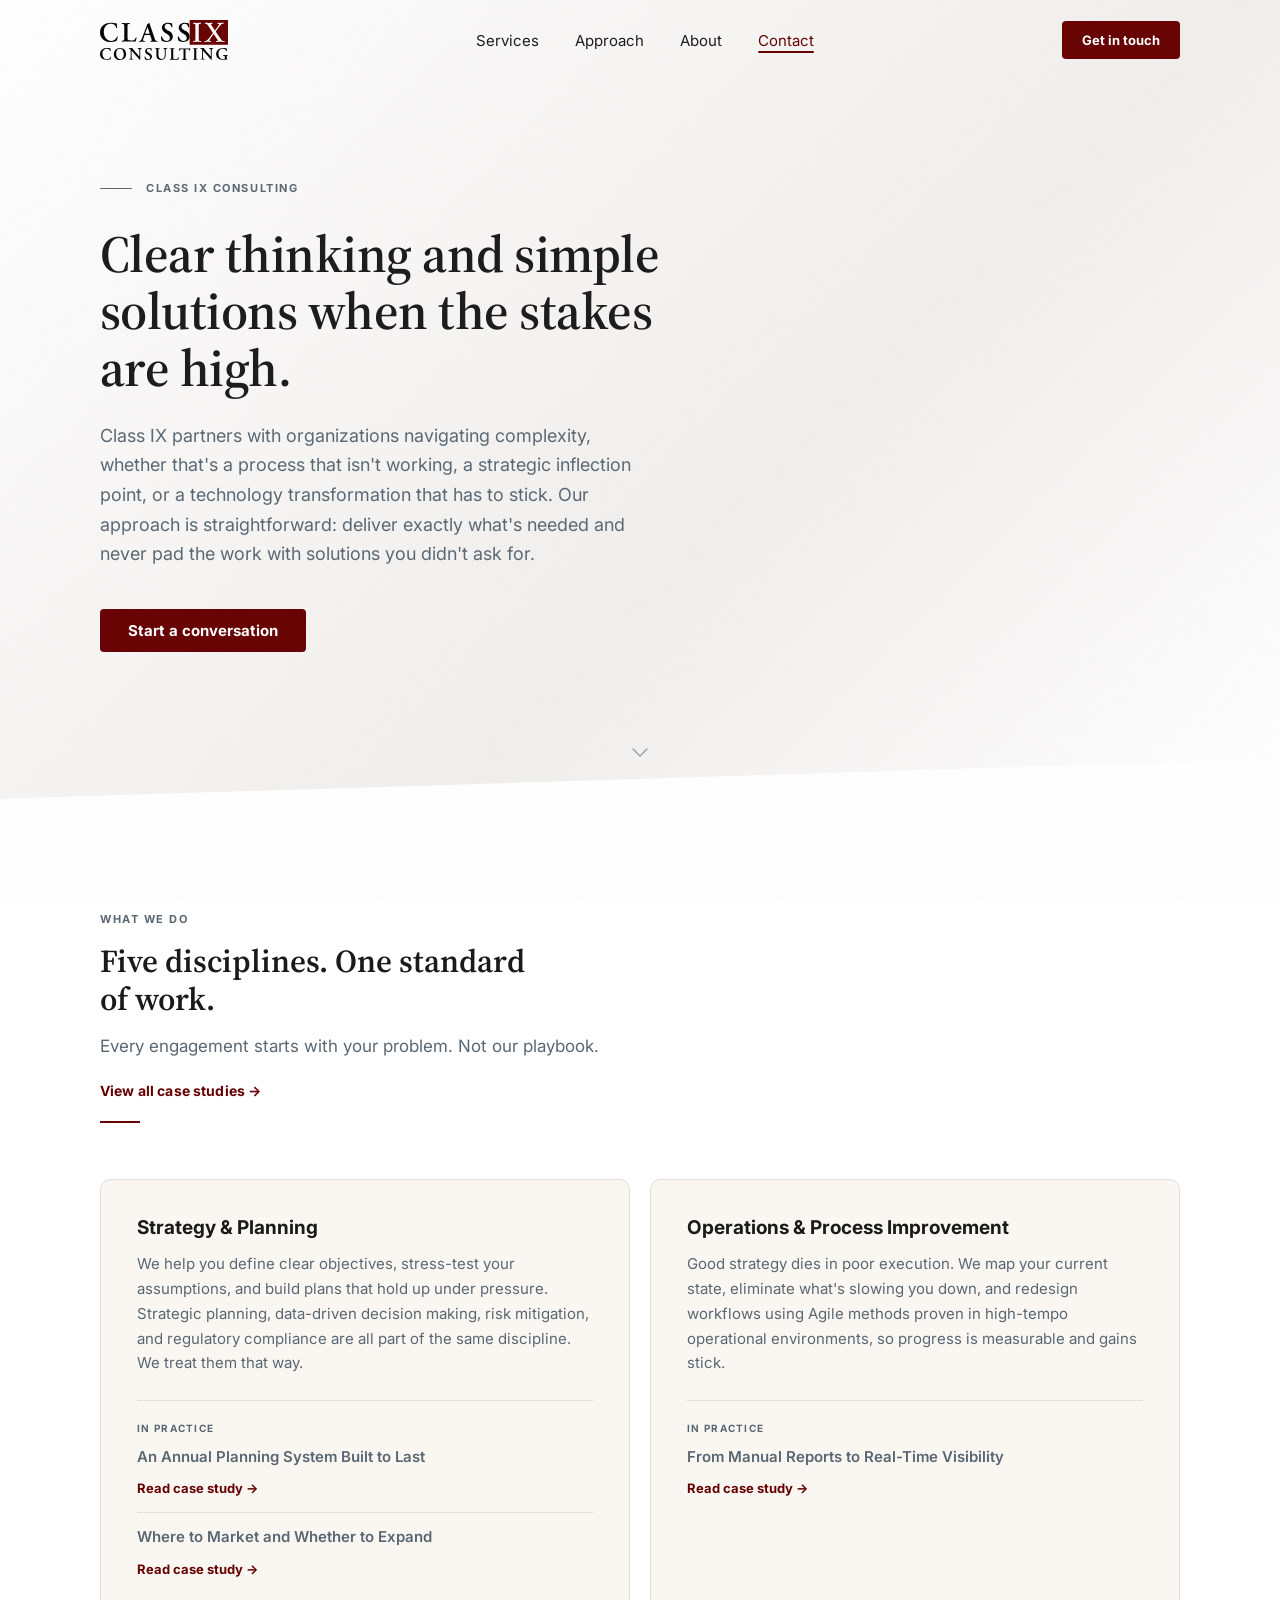
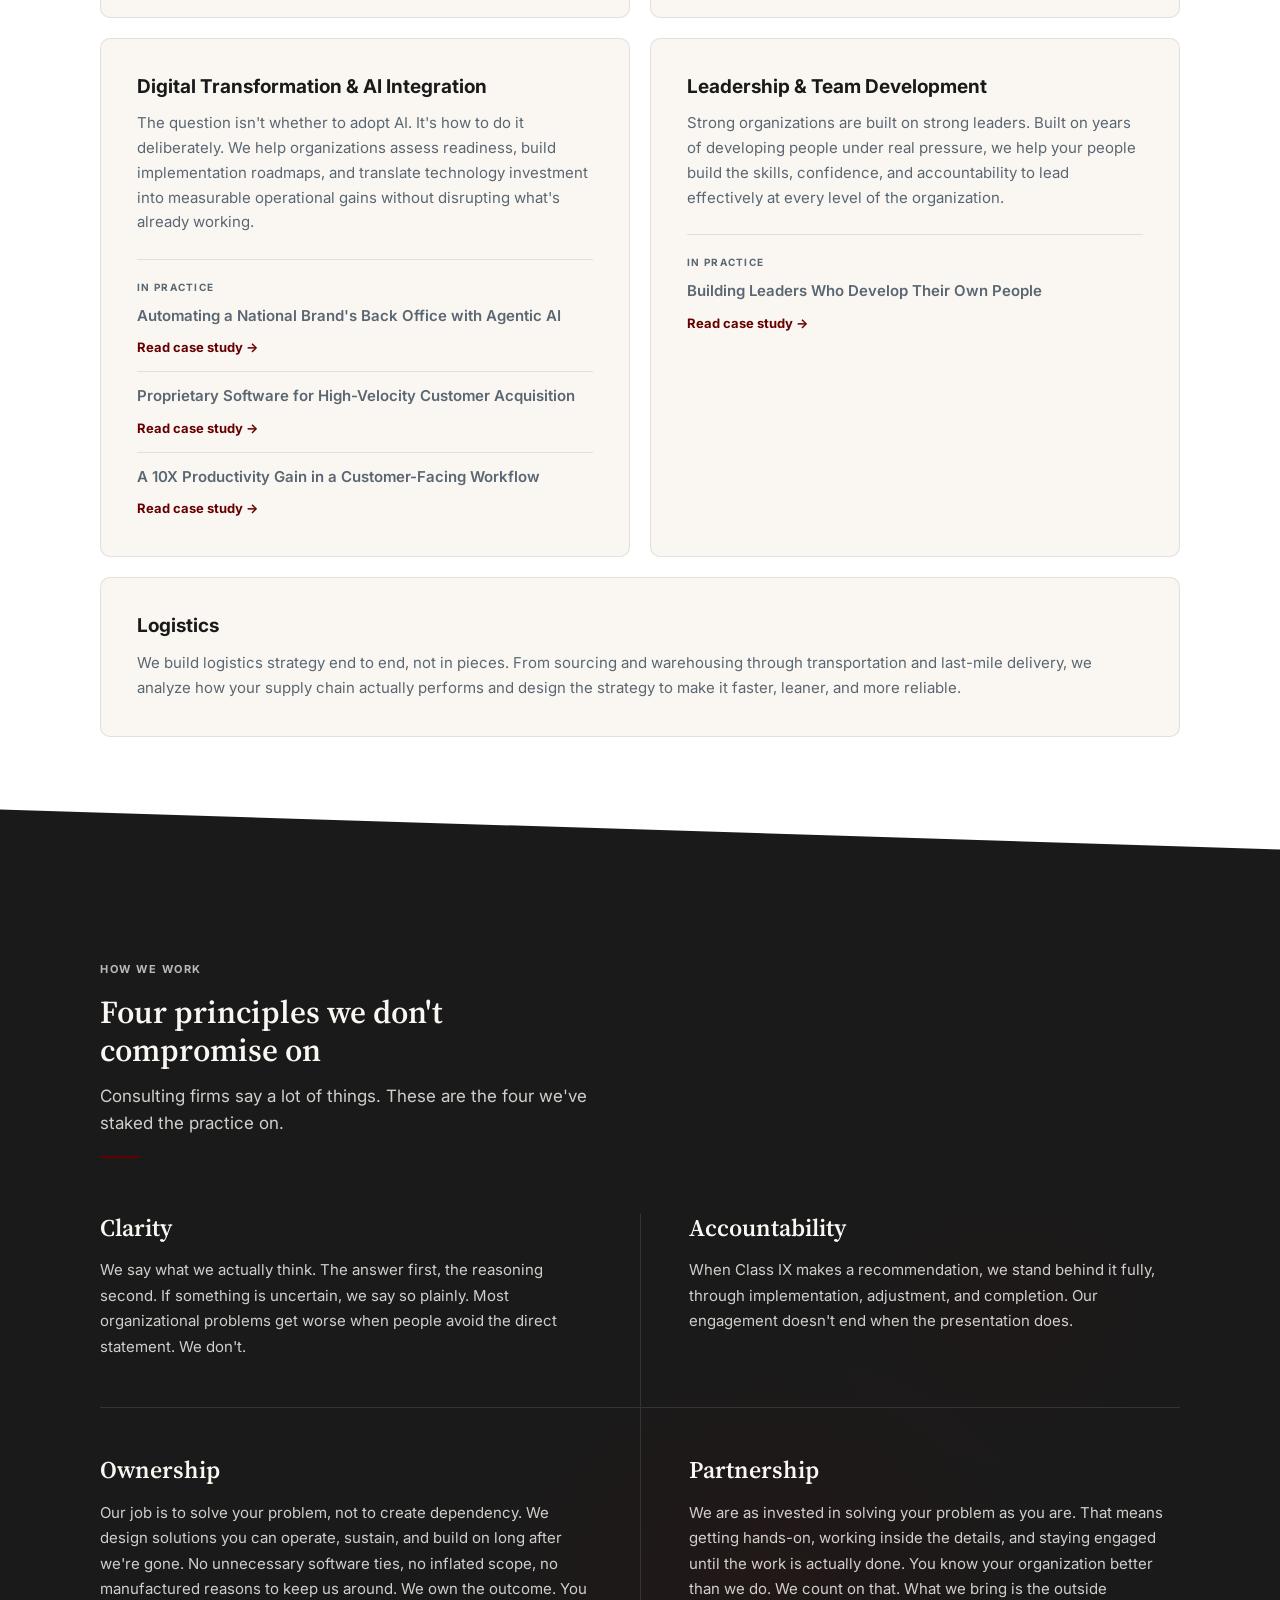
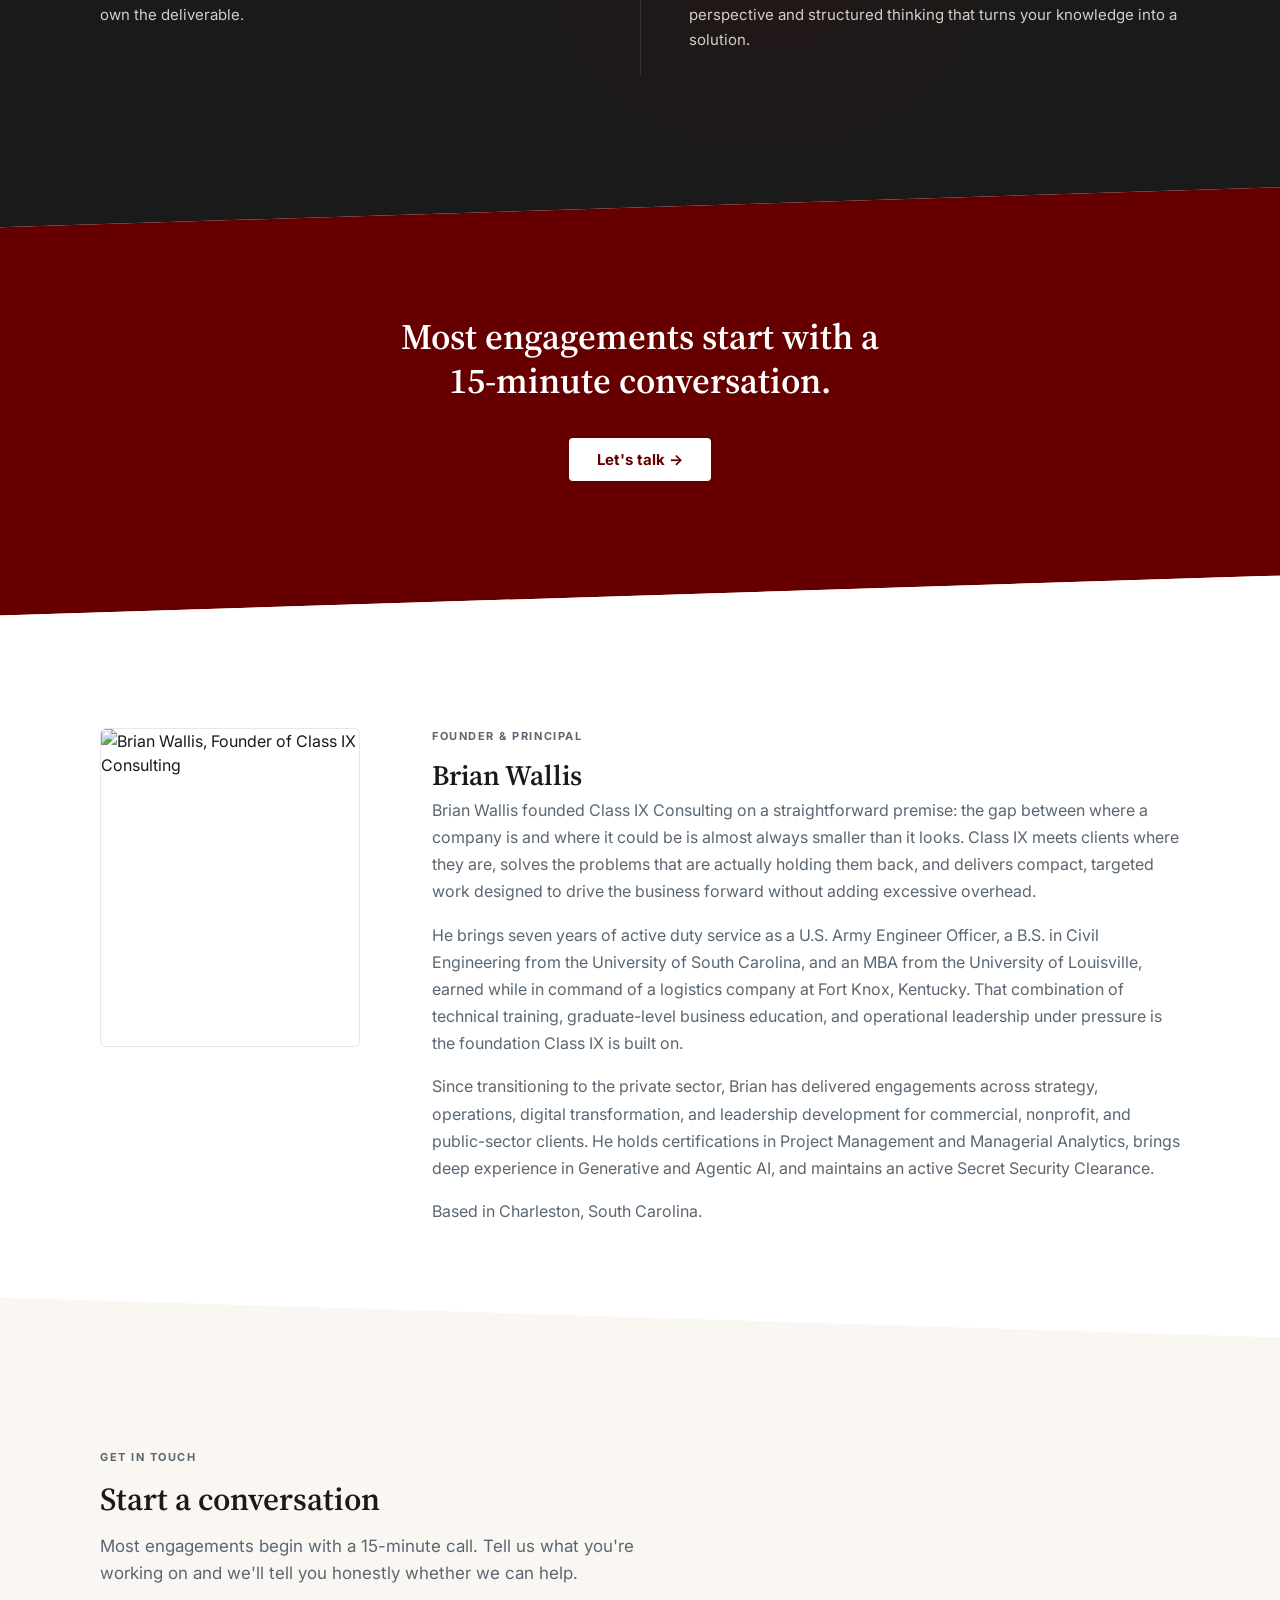
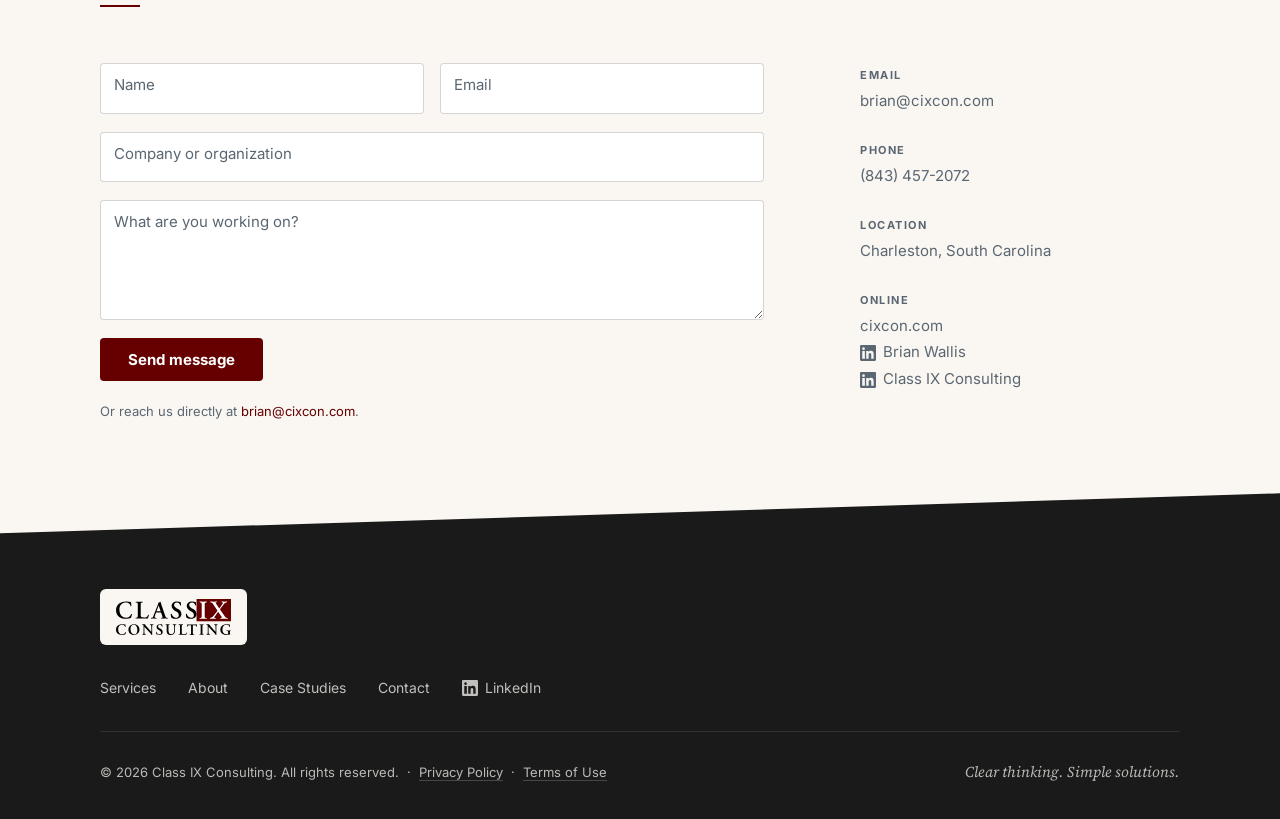
==== commit fdea6754: "Update Logistics discipline copy: logistics strategy and supply chain analysis, end to end" ====
--- a/index.html
+++ b/index.html
@@ -1343,7 +1343,7 @@
         </div>
         <div class="svc-card svc-card-wide reveal">
           <h3>Logistics</h3>
-          <p>Supply chains and distribution networks fail quietly until they don't. We assess how materials, inventory, and information actually move through your organization, from warehousing and fulfillment to transportation and last-mile delivery, then fix what's costing you time and money.</p>
+          <p>We build logistics strategy end to end, not in pieces. From sourcing and warehousing through transportation and last-mile delivery, we analyze how your supply chain actually performs and design the strategy to make it faster, leaner, and more reliable.</p>
         </div>
       </div>
     </div>
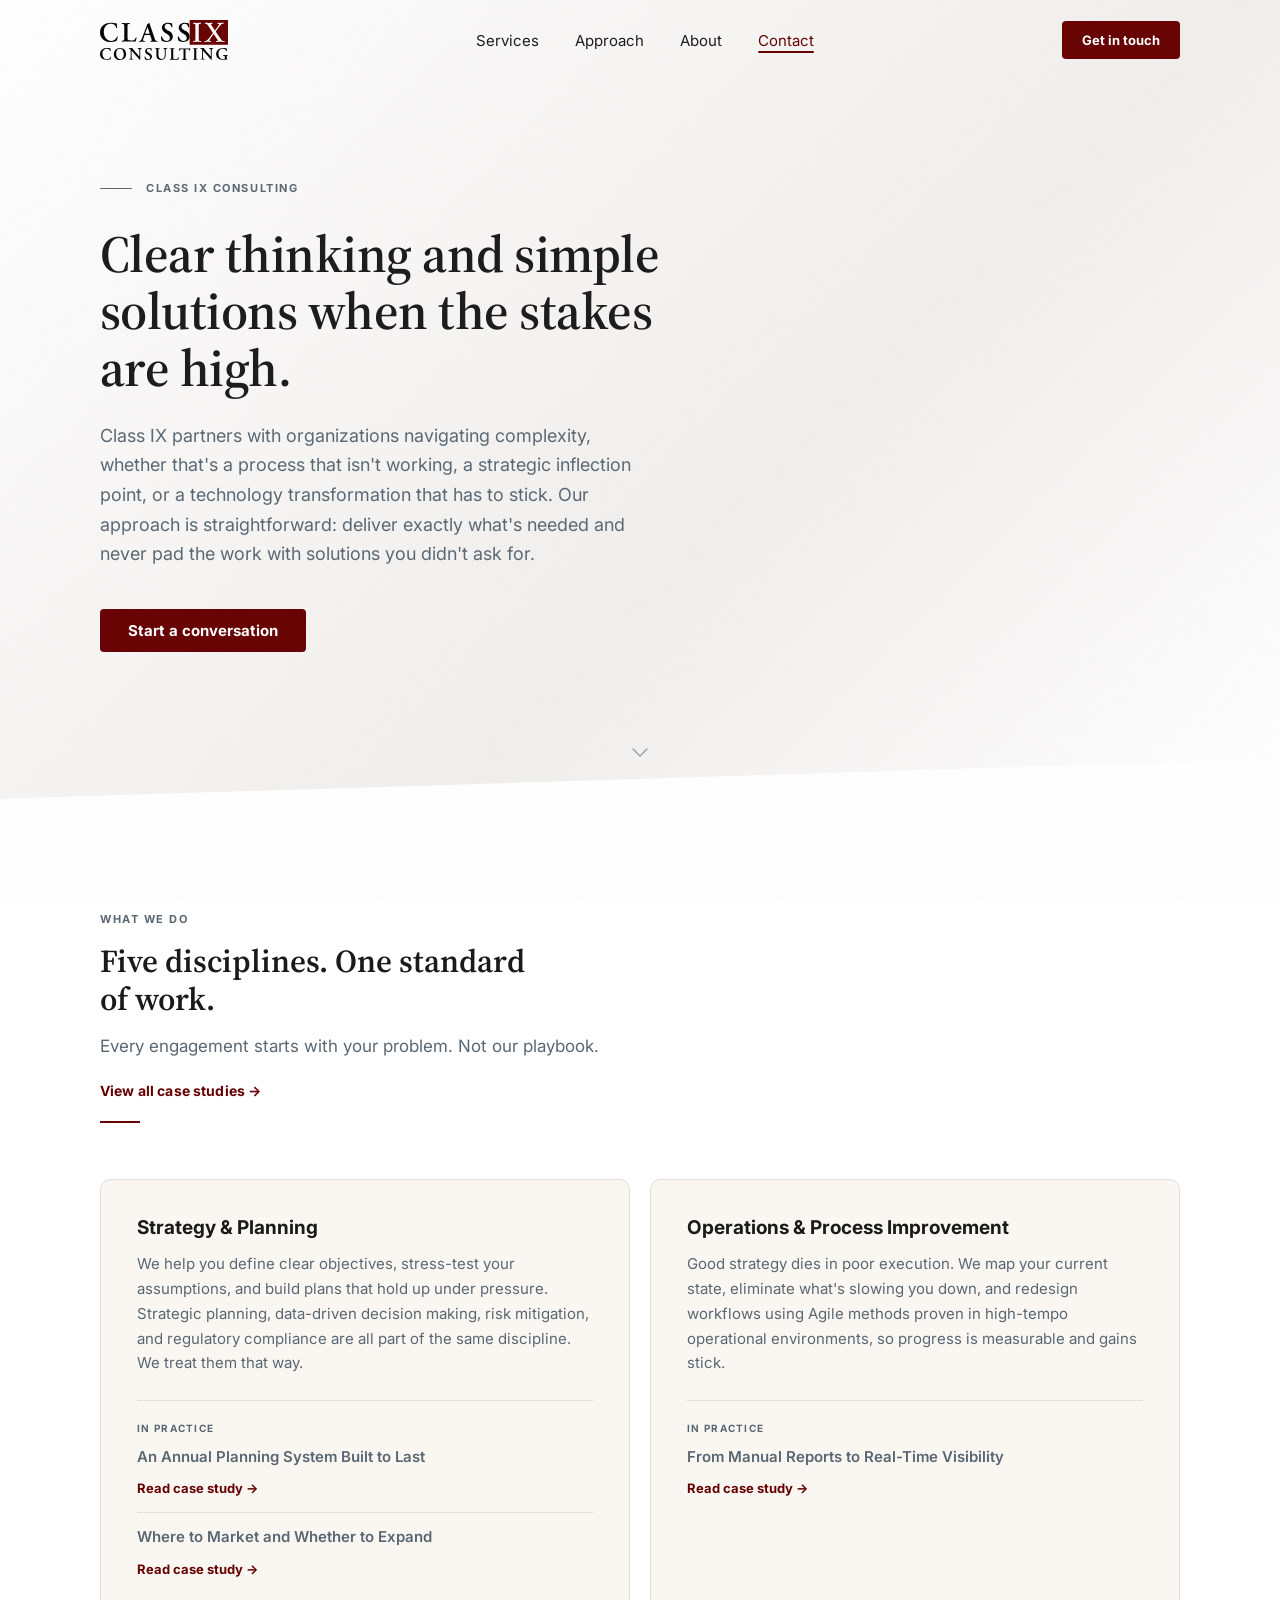
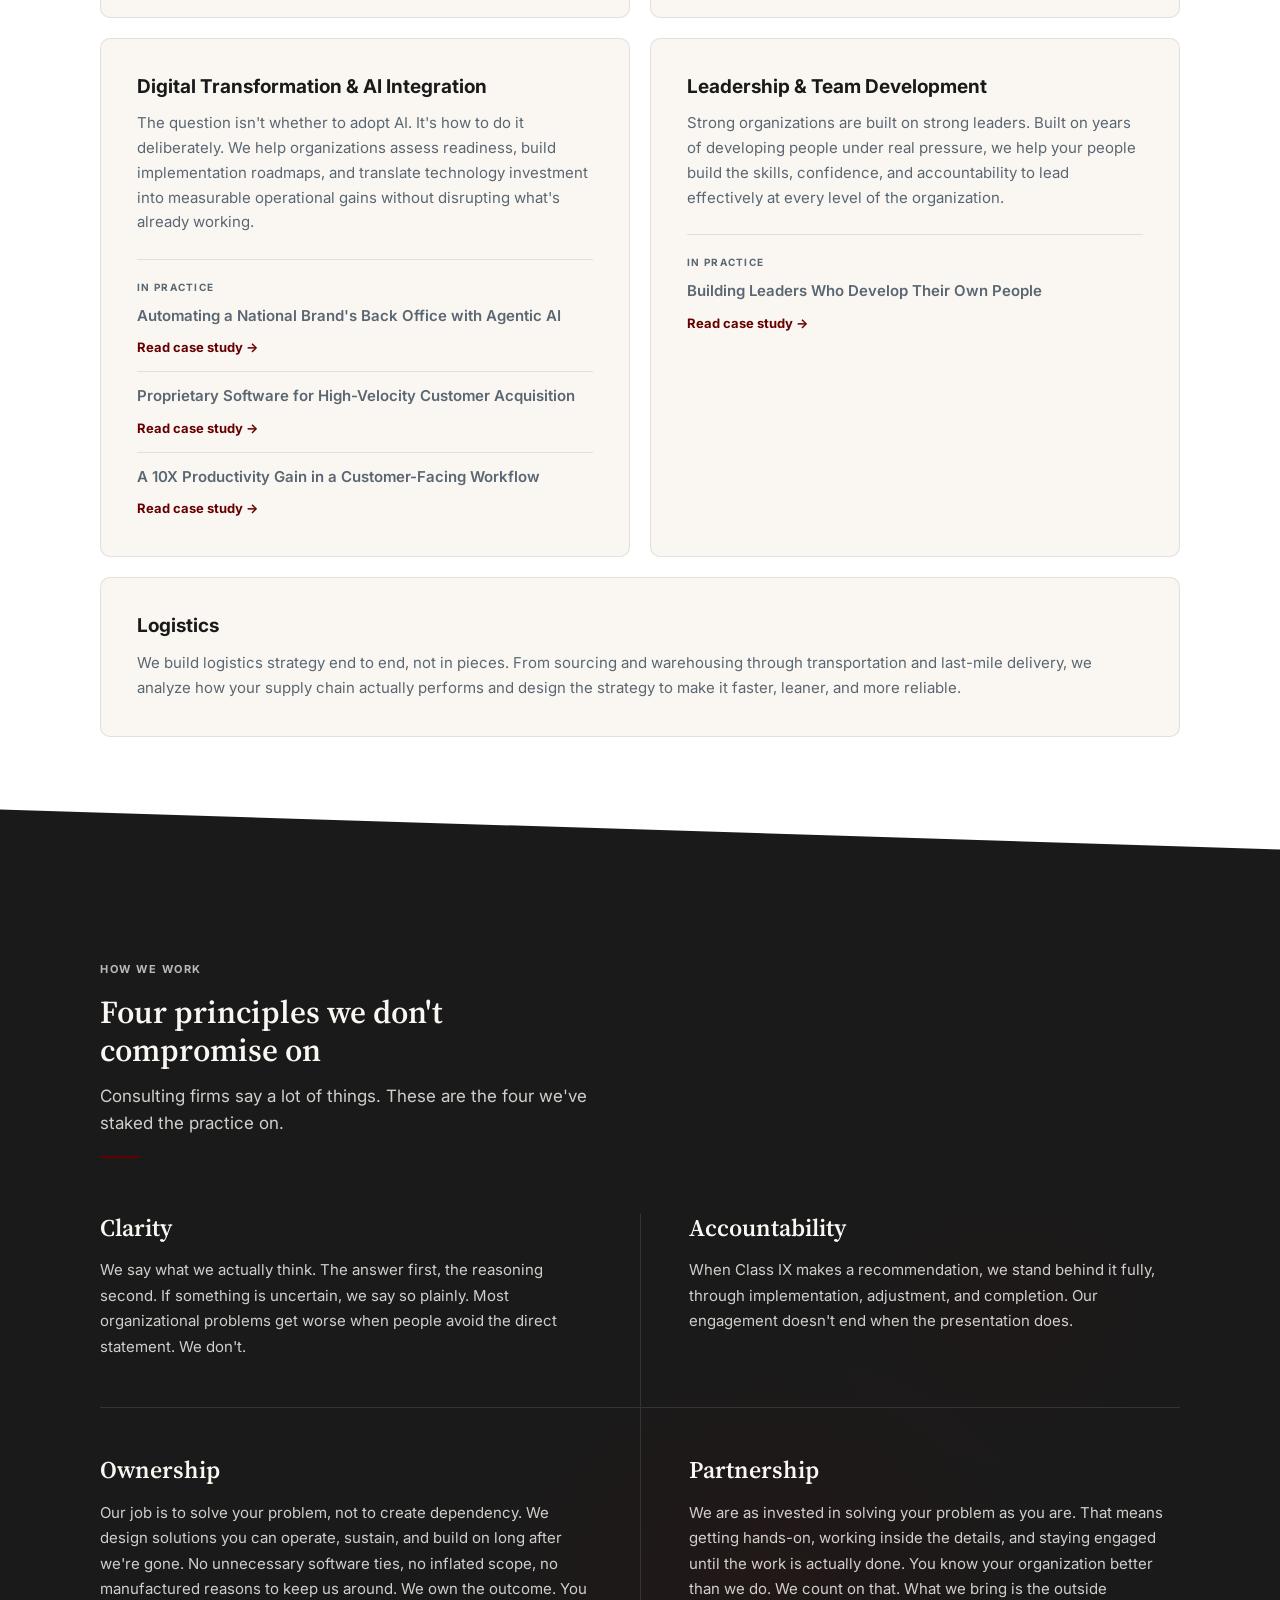
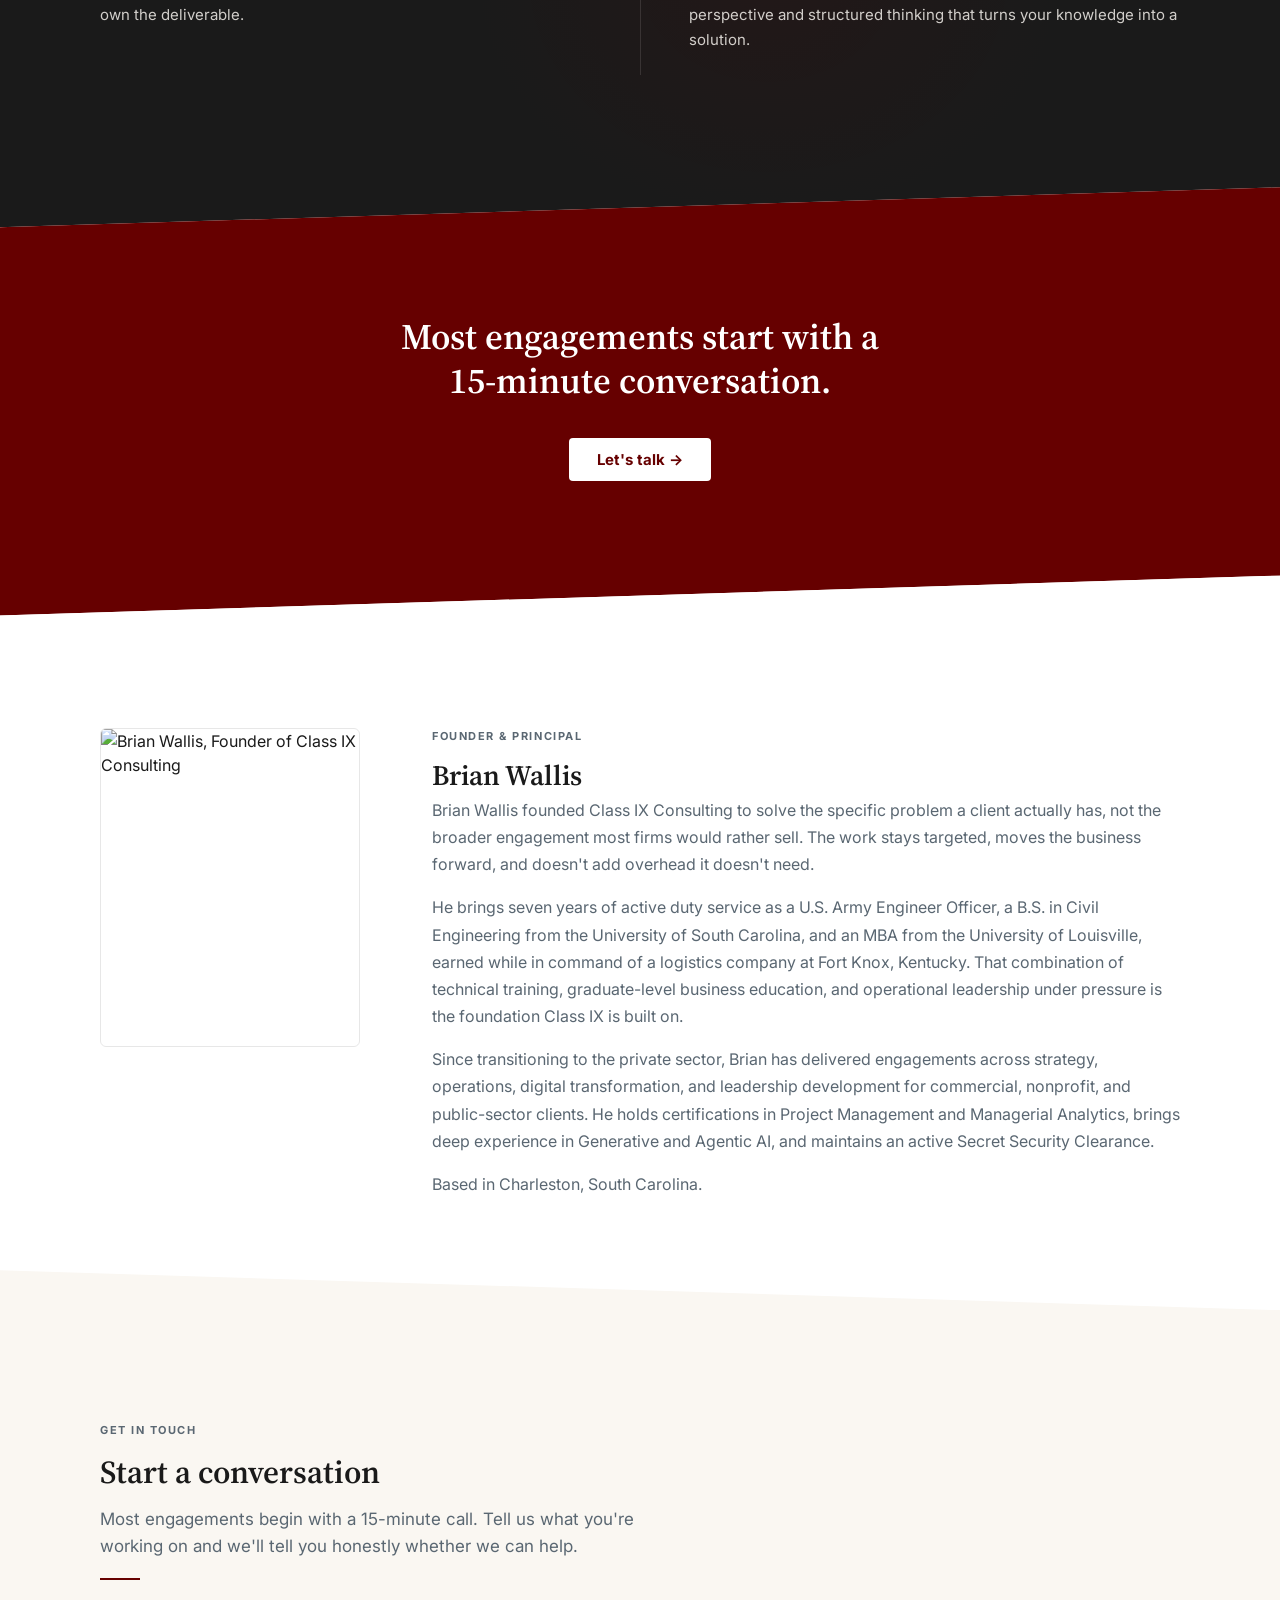
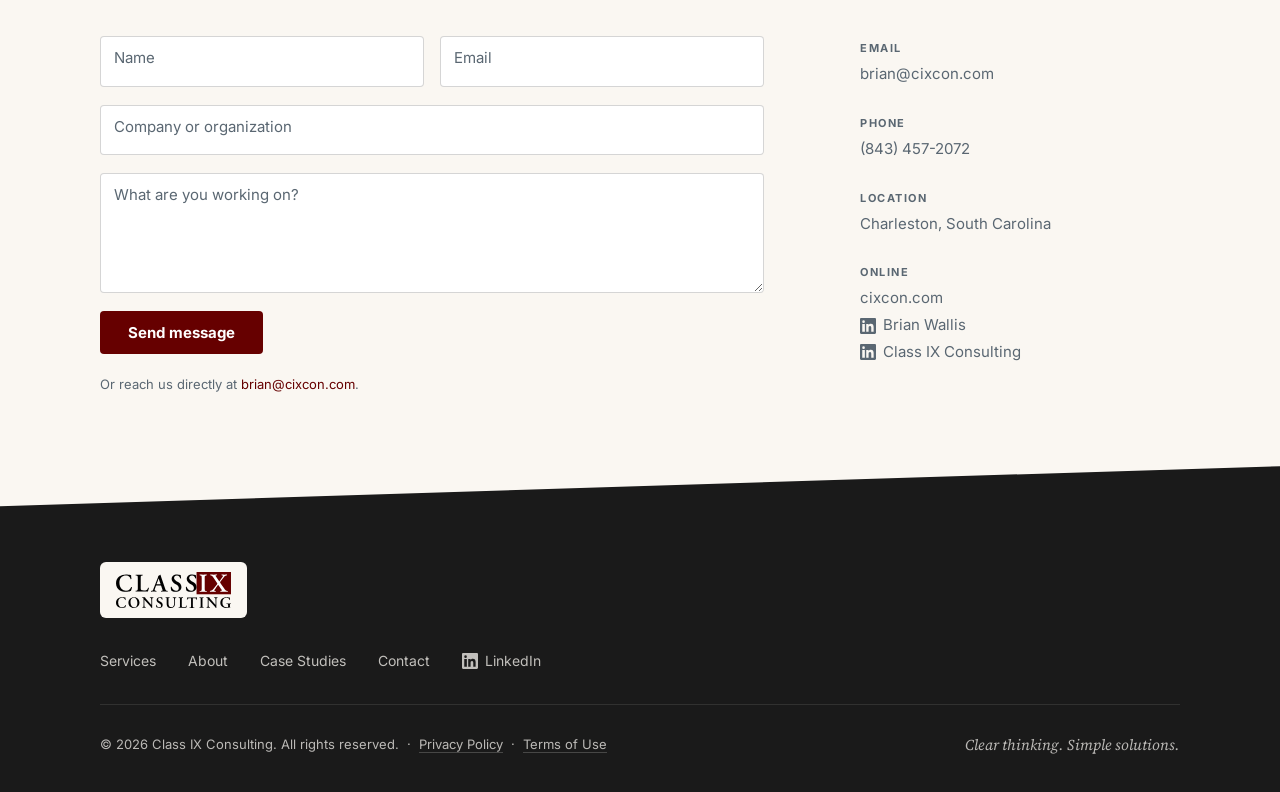
==== commit b440b85f: "Rewrite About bio opener — cut cliche founder-premise framing" ====
--- a/index.html
+++ b/index.html
@@ -1407,7 +1407,7 @@
           <span class="eyebrow about-eyebrow">Founder &amp; Principal</span>
           <div class="about-name">Brian Wallis</div>
           <div class="about-bio">
-            <p>Brian Wallis founded Class IX Consulting on a straightforward premise: the gap between where a company is and where it could be is almost always smaller than it looks. Class IX meets clients where they are, solves the problems that are actually holding them back, and delivers compact, targeted work designed to drive the business forward without adding excessive overhead.</p>
+            <p>Brian Wallis founded Class IX Consulting to solve the specific problem a client actually has, not the broader engagement most firms would rather sell. The work stays targeted, moves the business forward, and doesn't add overhead it doesn't need.</p>
             <p>He brings seven years of active duty service as a U.S. Army Engineer Officer, a B.S. in Civil Engineering from the University of South Carolina, and an MBA from the University of Louisville, earned while in command of a logistics company at Fort Knox, Kentucky. That combination of technical training, graduate-level business education, and operational leadership under pressure is the foundation Class IX is built on.</p>
             <p>Since transitioning to the private sector, Brian has delivered engagements across strategy, operations, digital transformation, and leadership development for commercial, nonprofit, and public-sector clients. He holds certifications in Project Management and Managerial Analytics, brings deep experience in Generative and Agentic AI, and maintains an active Secret Security Clearance.</p>
             <p>Based in Charleston, South Carolina.</p>
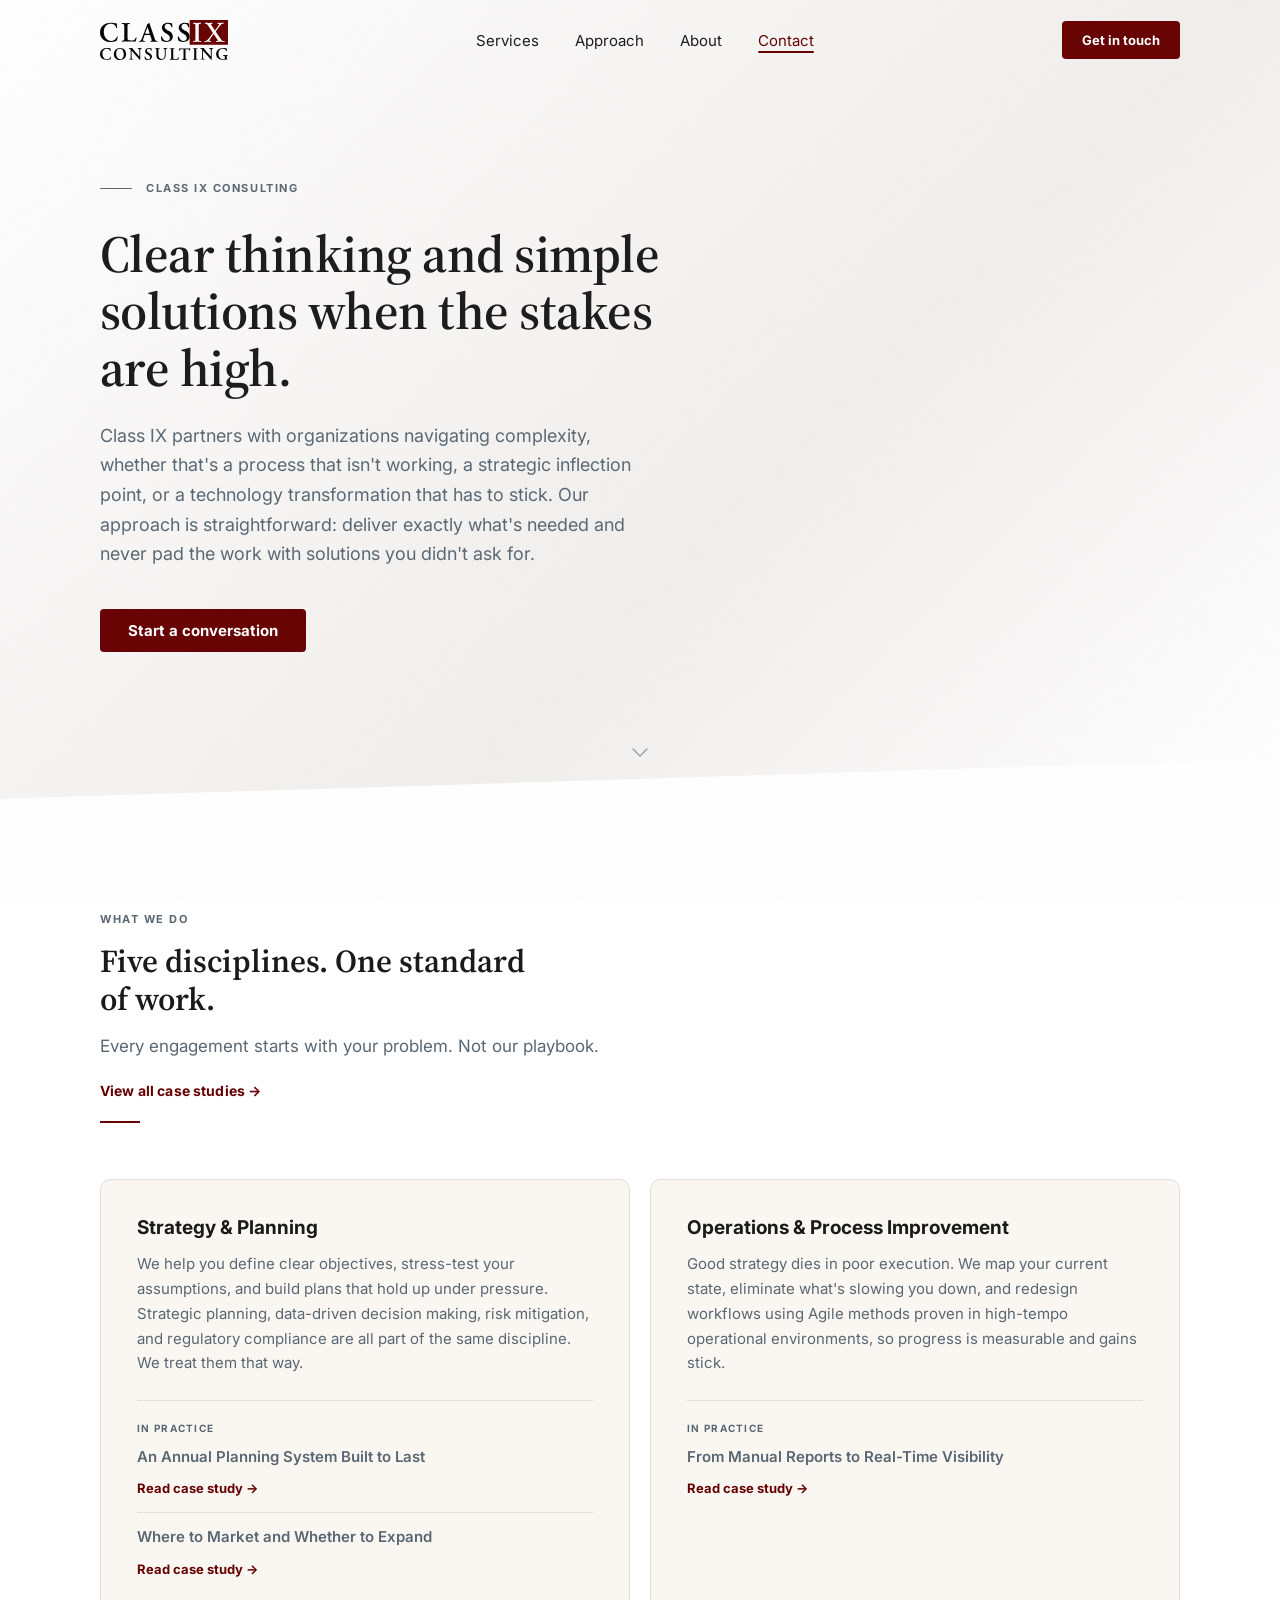
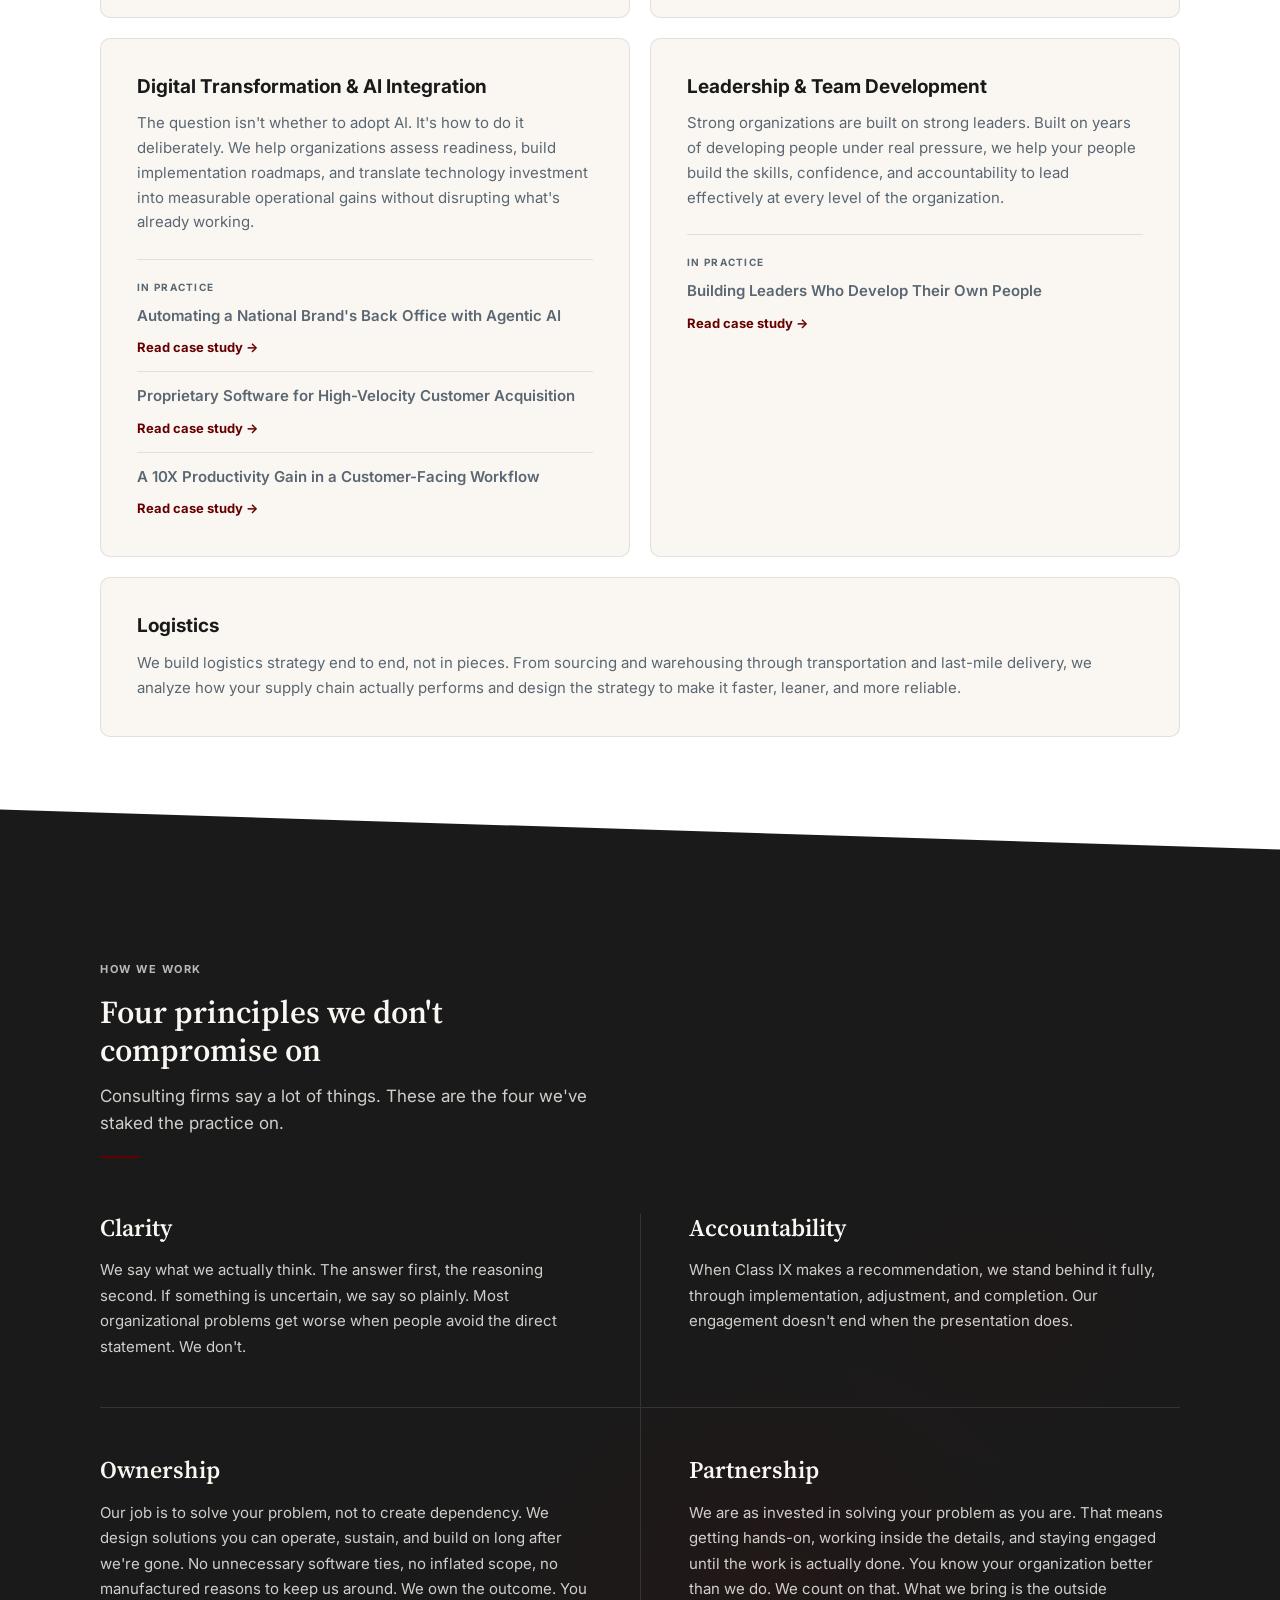
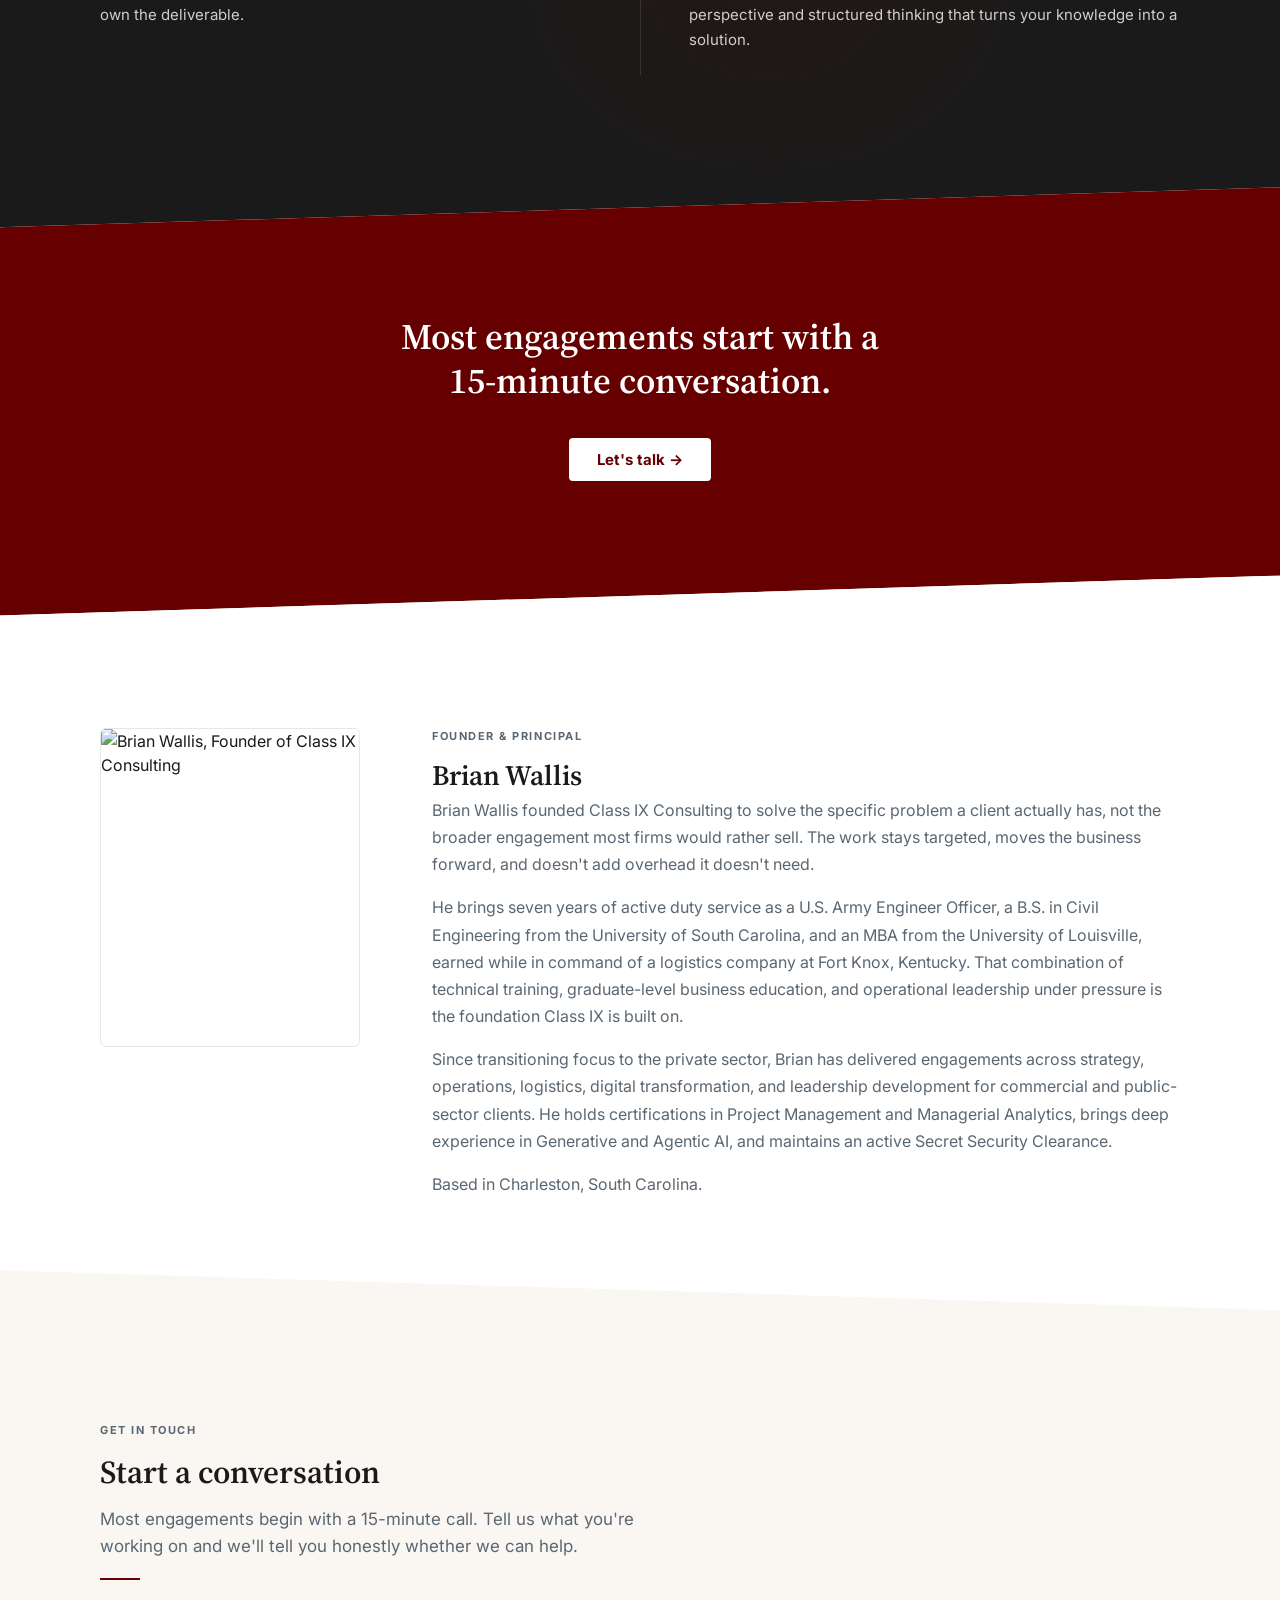
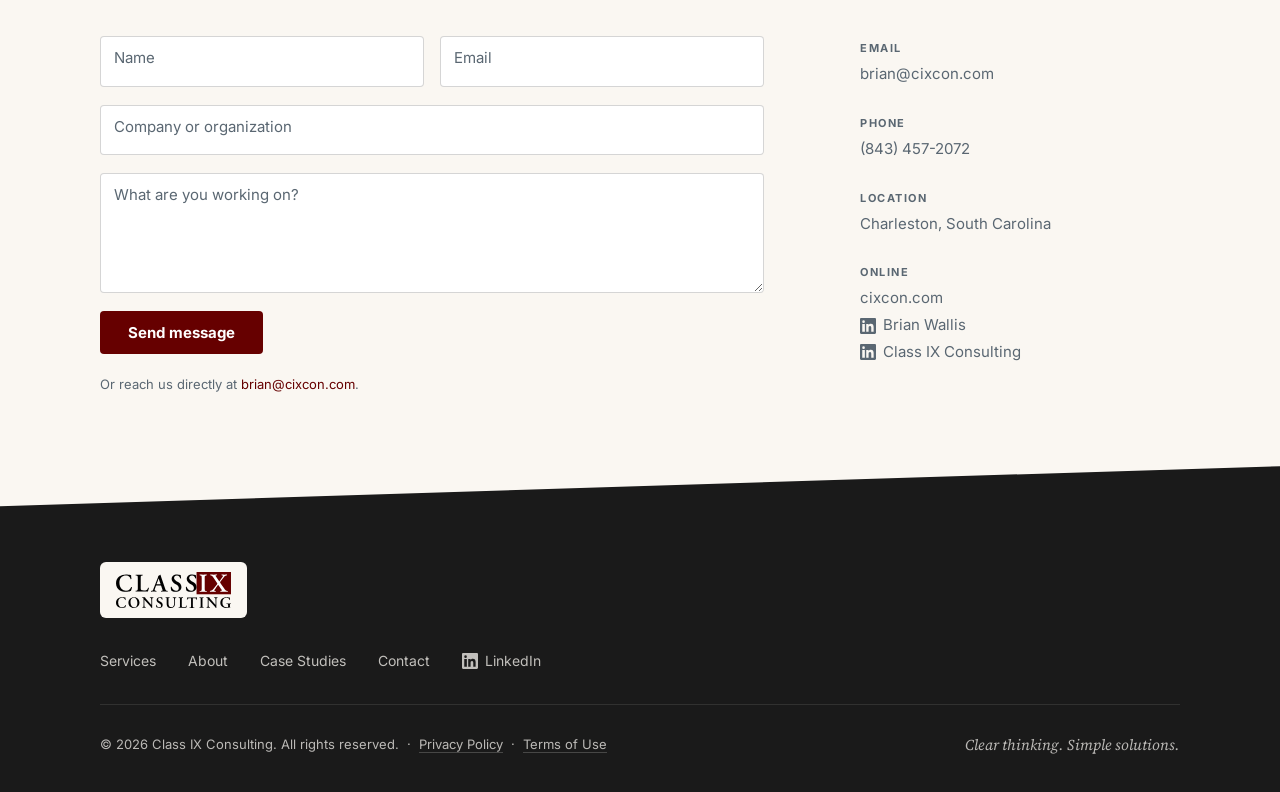
==== commit 69d948fa: "Add logistics to Brian's engagement history, drop nonprofit from client list" ====
--- a/index.html
+++ b/index.html
@@ -1409,7 +1409,7 @@
           <div class="about-bio">
             <p>Brian Wallis founded Class IX Consulting to solve the specific problem a client actually has, not the broader engagement most firms would rather sell. The work stays targeted, moves the business forward, and doesn't add overhead it doesn't need.</p>
             <p>He brings seven years of active duty service as a U.S. Army Engineer Officer, a B.S. in Civil Engineering from the University of South Carolina, and an MBA from the University of Louisville, earned while in command of a logistics company at Fort Knox, Kentucky. That combination of technical training, graduate-level business education, and operational leadership under pressure is the foundation Class IX is built on.</p>
-            <p>Since transitioning to the private sector, Brian has delivered engagements across strategy, operations, digital transformation, and leadership development for commercial, nonprofit, and public-sector clients. He holds certifications in Project Management and Managerial Analytics, brings deep experience in Generative and Agentic AI, and maintains an active Secret Security Clearance.</p>
+            <p>Since transitioning focus to the private sector, Brian has delivered engagements across strategy, operations, logistics, digital transformation, and leadership development for commercial and public-sector clients. He holds certifications in Project Management and Managerial Analytics, brings deep experience in Generative and Agentic AI, and maintains an active Secret Security Clearance.</p>
             <p>Based in Charleston, South Carolina.</p>
           </div>
         </div>
